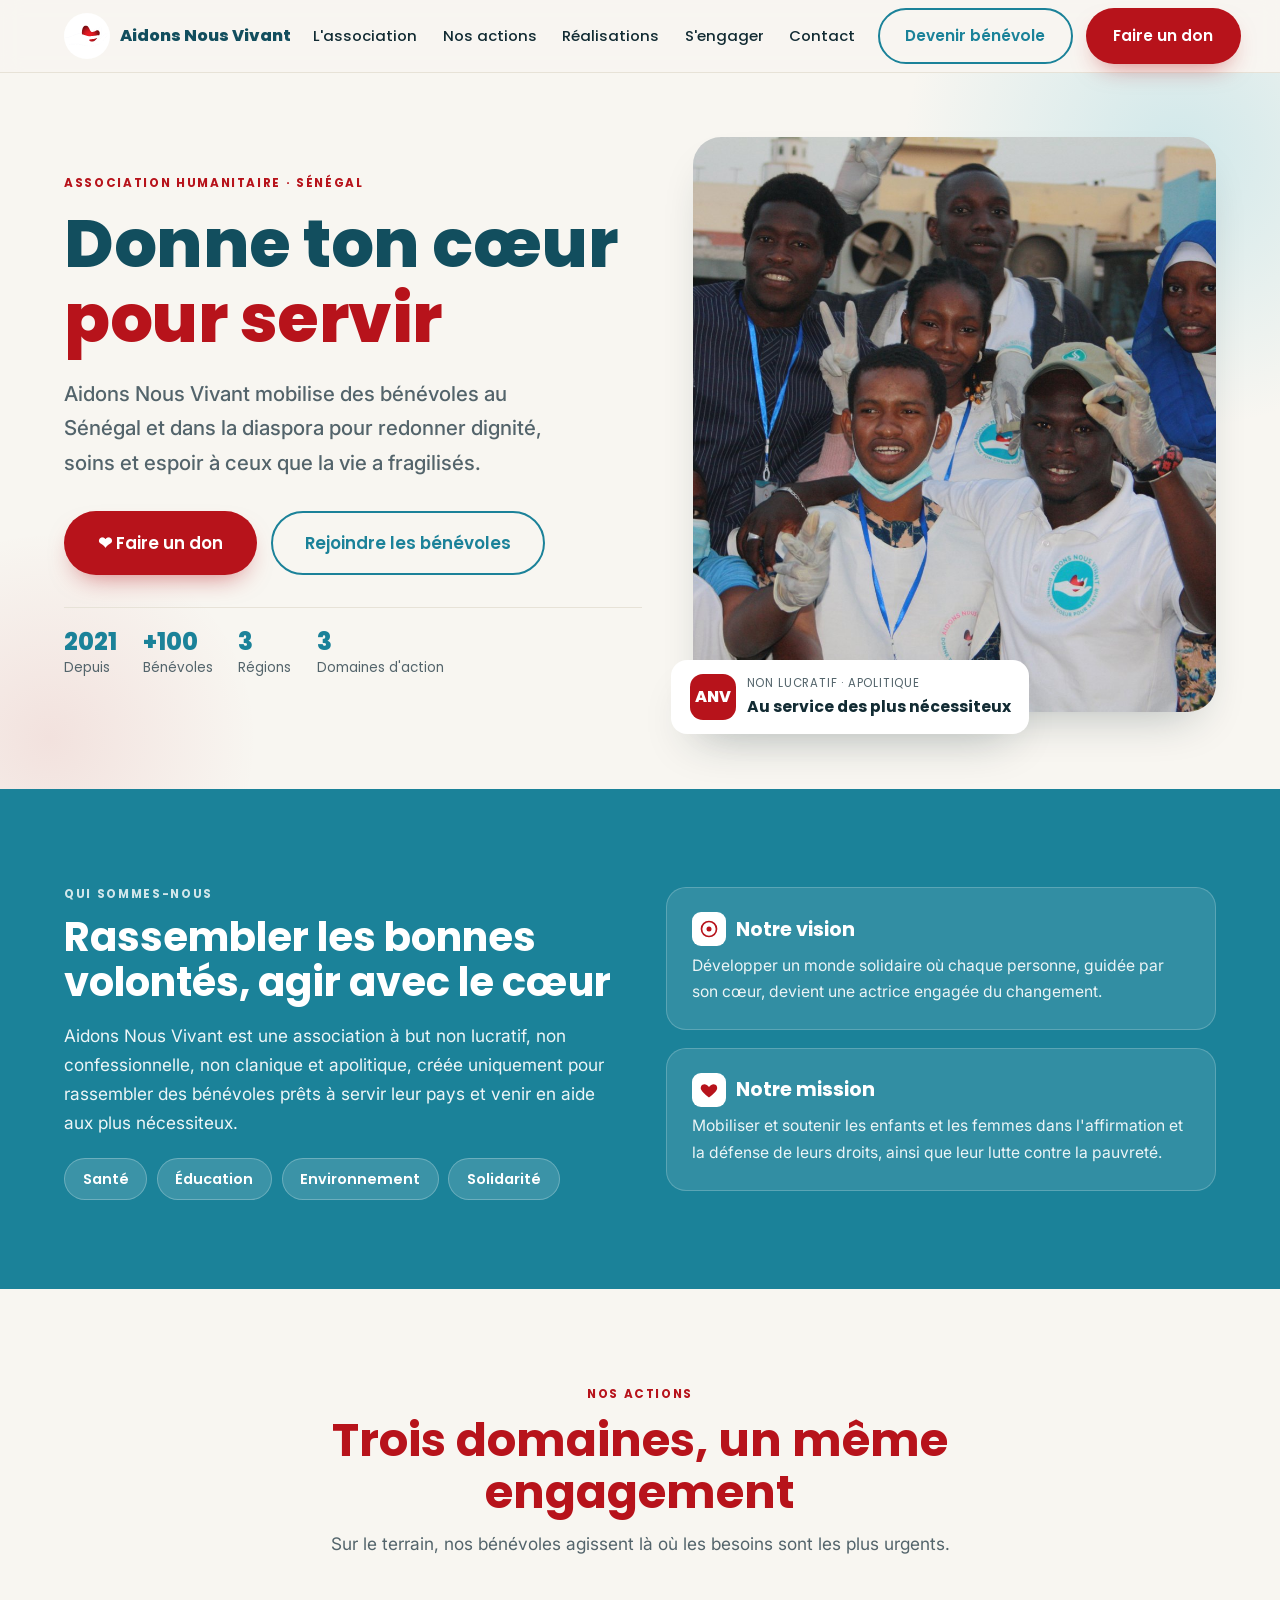
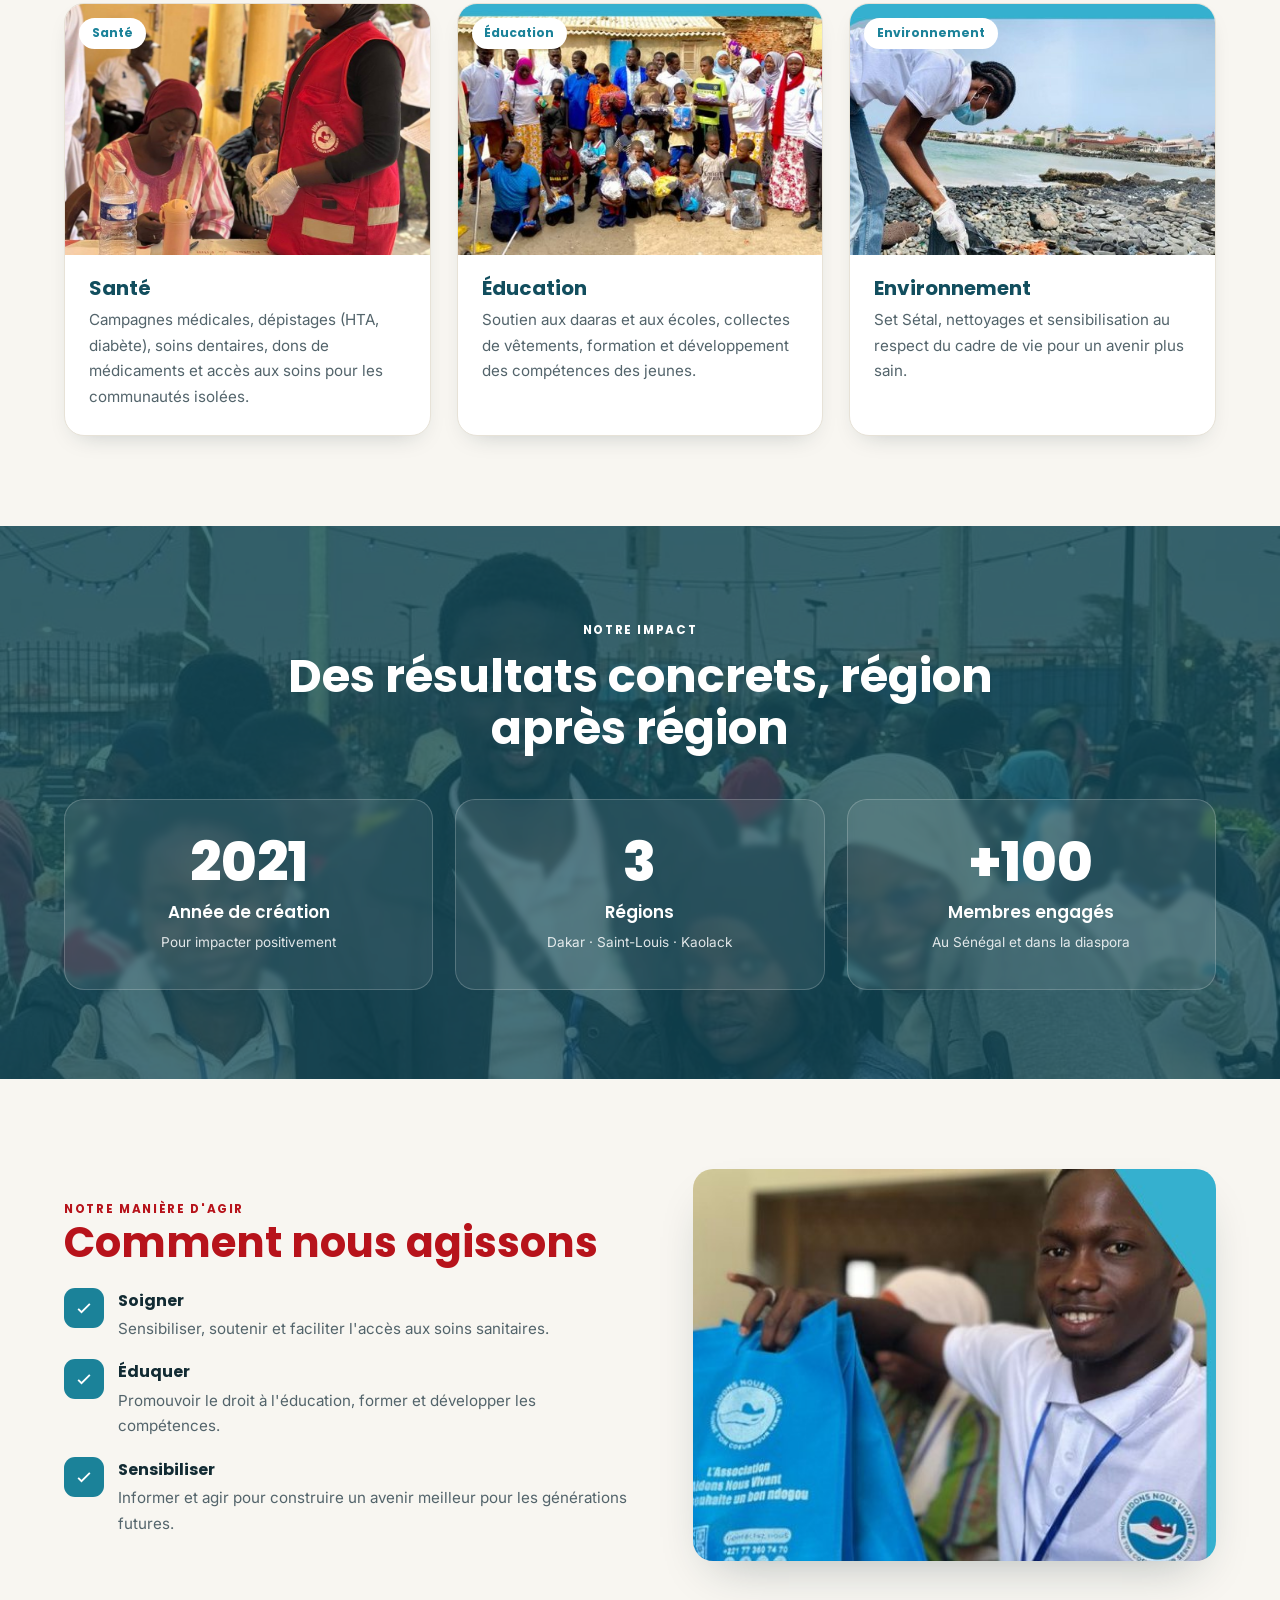
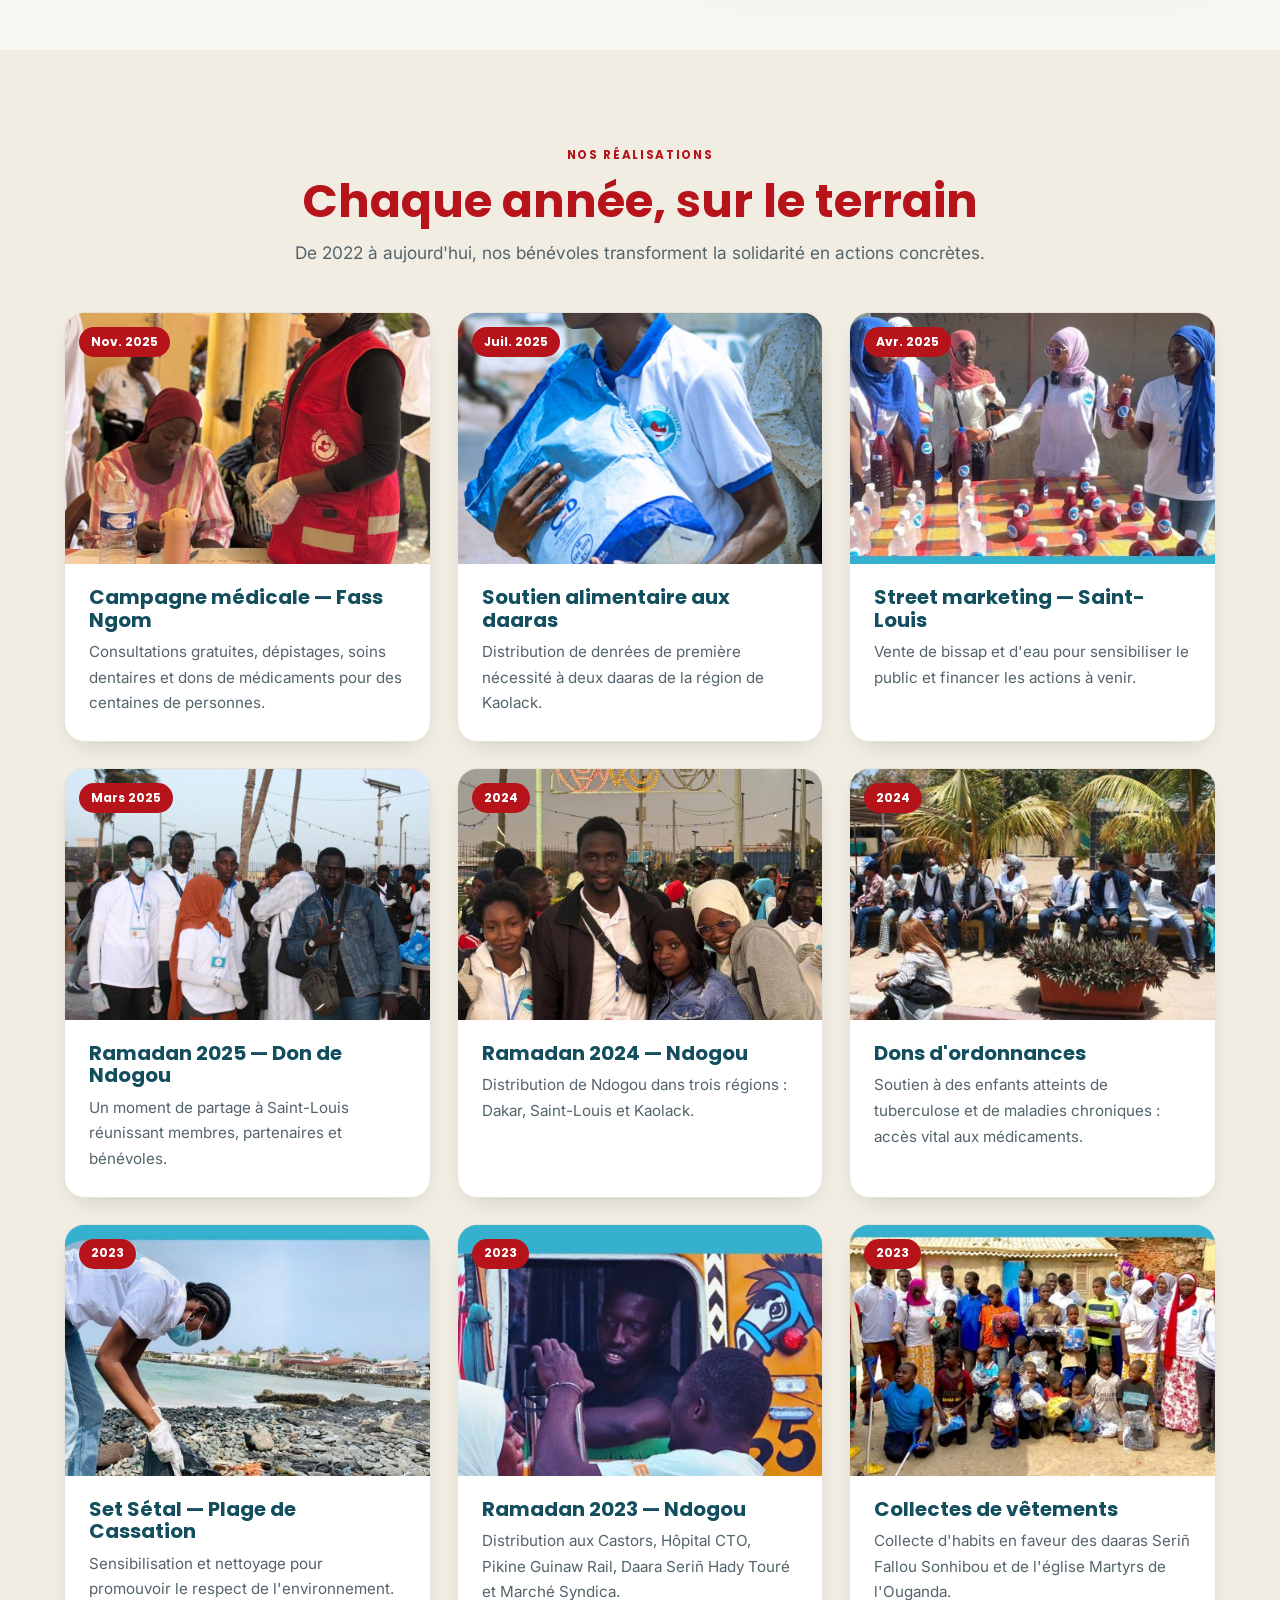
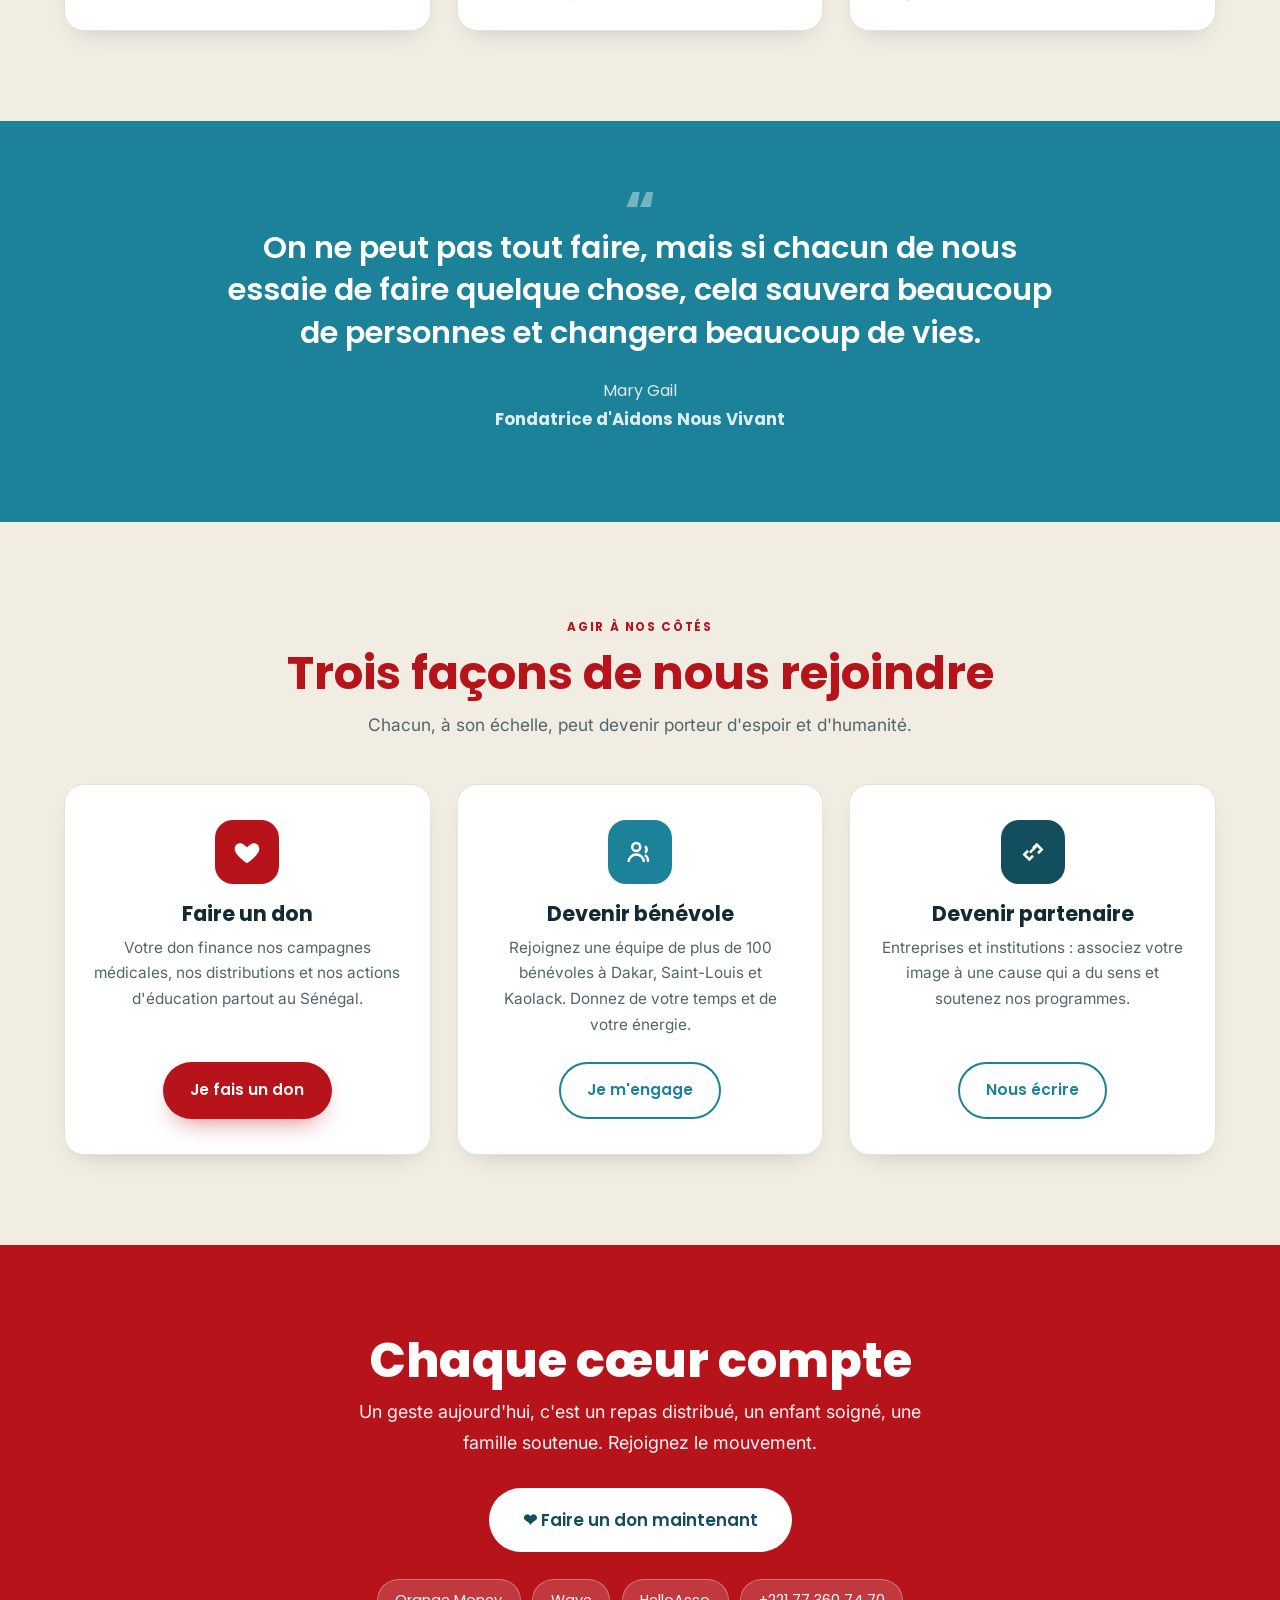
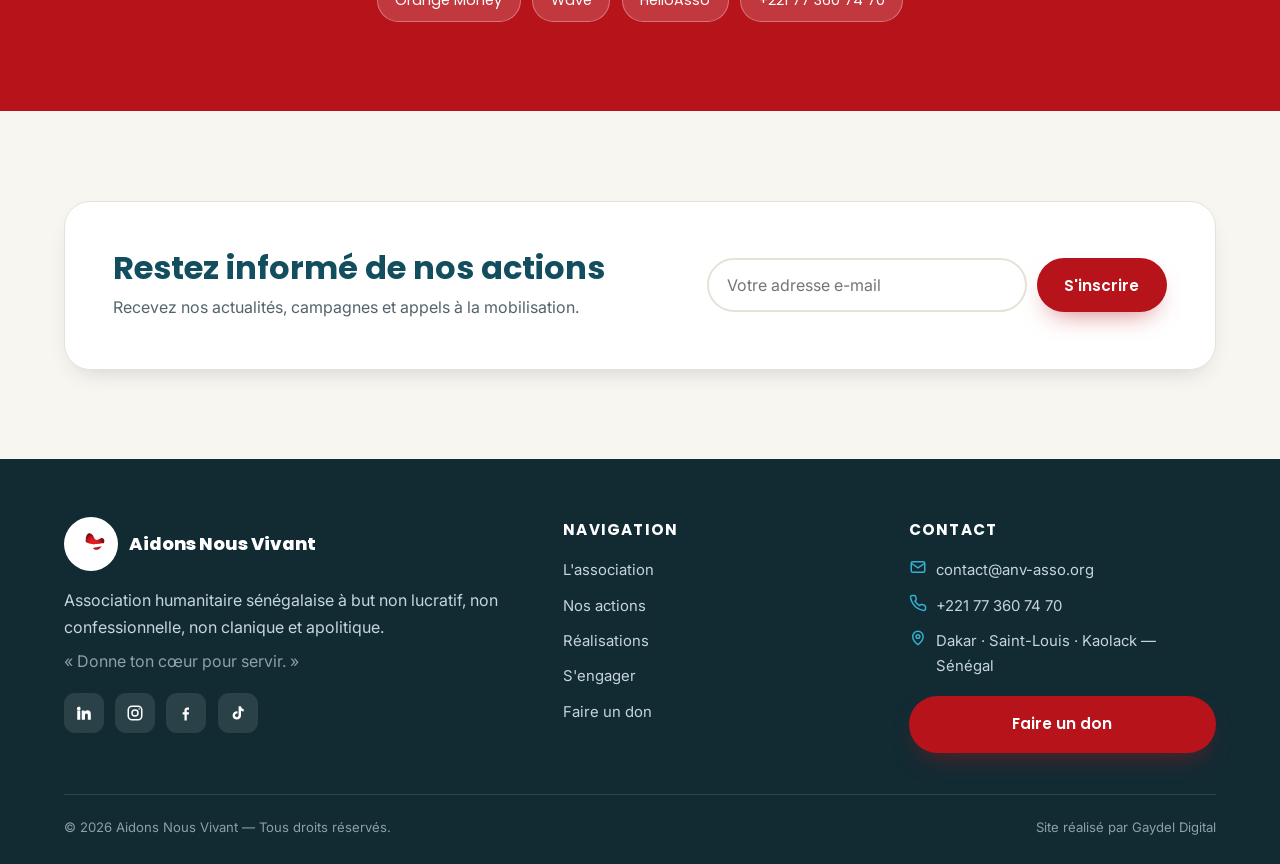
==== index.html @ d597aefa "Site Aidons Nous Vivant — v1 Site vitrine statique, responsive et accessible, de l'association ANV (" ====
<!DOCTYPE html>
<html lang="fr" class="js">
<head>
<meta charset="UTF-8">
<meta name="viewport" content="width=device-width, initial-scale=1.0">
<title>Aidons Nous Vivant — Association humanitaire au Sénégal</title>
<meta name="description" content="Aidons Nous Vivant (ANV) est une association humanitaire sénégalaise à but non lucratif. Santé, éducation et environnement au Sénégal et dans la diaspora. Donnez, devenez bénévole ou partenaire.">
<meta property="og:title" content="Aidons Nous Vivant — Donne ton cœur pour servir">
<meta property="og:description" content="Association humanitaire sénégalaise à but non lucratif. Agissez à nos côtés : don, bénévolat, partenariat.">
<meta property="og:type" content="website">
<meta name="theme-color" content="#1b8299">
<link rel="icon" href="images/logo.svg">
<script>document.documentElement.className='js';</script>
<link rel="preconnect" href="https://fonts.googleapis.com">
<link rel="preconnect" href="https://fonts.gstatic.com" crossorigin>
<link href="https://fonts.googleapis.com/css2?family=Poppins:wght@400;500;600;700;800&family=Inter:wght@400;500;600;700&display=swap" rel="stylesheet">
<style>
:root{
  --teal:#35B0CE; --teal-d:#2A93AC; --teal-dk:#124e5e; --teal-deep:#1b8299;
  --red:#B7131B; --red-d:#8f0e15;
  --ink:#122b33; --muted:#53646b;
  --cream:#F8F6F1; --sand:#f1ede3; --line:#e7e2d7;
  --shadow:0 22px 48px -22px rgba(18,43,51,.32);
  --shadow-sm:0 10px 26px -14px rgba(18,43,51,.28);
  --r:20px;
}
*{box-sizing:border-box}
html{scroll-behavior:smooth;scroll-padding-top:80px}
body{margin:0;font-family:'Inter',system-ui,sans-serif;color:var(--ink);background:var(--cream);line-height:1.68;-webkit-font-smoothing:antialiased}
h1,h2,h3,h4,.fh{font-family:'Poppins',sans-serif;line-height:1.12;margin:0}
img{max-width:100%;display:block}
a{color:inherit;text-decoration:none}
.wrap{max-width:1200px;margin:0 auto;padding:0 24px}
.eyebrow{font-family:'Poppins';font-weight:700;letter-spacing:.14em;text-transform:uppercase;font-size:.74rem;color:var(--red)}
.skip{position:absolute;left:-999px;top:8px;z-index:200;background:var(--red);color:#fff;padding:.7rem 1.2rem;border-radius:8px;font-family:'Poppins';font-weight:600}
.skip:focus{left:8px}
a:focus-visible,button:focus-visible,.btn:focus-visible,input:focus-visible{outline:3px solid var(--teal-deep);outline-offset:3px;border-radius:6px}
.btn{display:inline-flex;align-items:center;gap:.5rem;font-family:'Poppins';font-weight:600;font-size:.96rem;padding:.85rem 1.6rem;border-radius:50px;border:2px solid transparent;cursor:pointer;transition:.25s;white-space:nowrap}
.btn-red{background:var(--red);color:#fff;box-shadow:0 12px 26px -12px rgba(183,19,27,.6)}
.btn-red:hover{background:var(--red-d);transform:translateY(-2px)}
.btn-ghost{background:transparent;border-color:var(--teal-deep);color:var(--teal-deep)}
.btn-ghost:hover{background:var(--teal-deep);color:#fff;transform:translateY(-2px)}
.btn-white{background:#fff;color:var(--teal-dk)}
.btn-white:hover{transform:translateY(-2px);box-shadow:var(--shadow-sm)}
.btn-lg{font-size:1.05rem;padding:1rem 2rem}

/* Header */
header{position:sticky;top:0;z-index:100;background:rgba(248,246,241,.9);backdrop-filter:blur(10px);border-bottom:1px solid var(--line);transition:.3s}
header.scrolled{background:rgba(255,255,255,.97);box-shadow:0 6px 24px -16px rgba(18,43,51,.4)}
.nav{display:flex;align-items:center;justify-content:space-between;gap:1.4rem;height:72px}
.brand{display:flex;align-items:center;gap:.6rem;font-family:'Poppins';font-weight:800;color:var(--teal-dk);font-size:1.02rem;white-space:nowrap;flex:0 0 auto}
.brand img{width:46px;height:46px}
.nav-links{display:flex;align-items:center;gap:1.6rem;margin-left:auto}
.nav-links a{font-family:'Poppins';font-weight:500;font-size:.93rem;color:var(--ink);position:relative;padding:.2rem 0;white-space:nowrap}
.nav-links a::after{content:"";position:absolute;left:0;bottom:-4px;width:0;height:2px;background:var(--red);transition:.25s}
.nav-links a:hover::after{width:100%}
.nav-cta{display:flex;align-items:center;gap:.8rem}
.burger{display:none;flex-direction:column;gap:5px;background:none;border:none;cursor:pointer;padding:6px}
.burger span{width:26px;height:3px;background:var(--teal-dk);border-radius:3px;transition:.3s}
.mobile-menu{display:none;position:fixed;inset:72px 0 auto 0;background:#fff;flex-direction:column;padding:1rem 1.4rem 1.6rem;gap:.2rem;box-shadow:var(--shadow);z-index:99;border-bottom:1px solid var(--line)}
.mobile-menu.open{display:flex}
.mobile-menu a{font-family:'Poppins';font-weight:500;padding:.85rem 0;border-bottom:1px solid var(--line)}
.mobile-menu .btn{margin-top:.9rem;justify-content:center}

/* Hero */
.hero{position:relative;overflow:hidden;padding:clamp(2.4rem,5vw,4.2rem) 0 clamp(3rem,6vw,5rem)}
.hero::before{content:"";position:absolute;top:-200px;right:-180px;width:560px;height:560px;background:radial-gradient(circle,rgba(53,176,206,.2),transparent 70%);z-index:0}
.hero::after{content:"";position:absolute;bottom:-160px;left:-160px;width:420px;height:420px;background:radial-gradient(circle,rgba(183,19,27,.09),transparent 70%);z-index:0}
.hero-grid{display:grid;grid-template-columns:1.05fr .95fr;gap:clamp(2rem,4vw,3.6rem);align-items:center;position:relative;z-index:1}
.hero h1{font-size:clamp(2.6rem,5.6vw,4.2rem);font-weight:800;color:var(--teal-dk);margin:.7rem 0 .5rem;letter-spacing:-.5px}
.hero h1 span{color:var(--red)}
.hero .lead{font-size:clamp(1.05rem,2vw,1.28rem);color:var(--muted);font-weight:500;max-width:40ch}
.hero-actions{display:flex;flex-wrap:wrap;gap:.9rem;margin-top:1.9rem}
.trust{display:flex;flex-wrap:wrap;gap:1.6rem;margin-top:2rem;padding-top:1.4rem;border-top:1px solid var(--line)}
.trust div{font-family:'Poppins'}
.trust b{display:block;font-size:1.5rem;color:var(--teal-deep);font-weight:800;line-height:1}
.trust small{color:var(--muted);font-size:.84rem}
.hero-media{position:relative}
.hero-media>img{width:100%;border-radius:28px;box-shadow:var(--shadow);aspect-ratio:4/4.4;object-fit:cover;object-position:center 30%}
.float-card{position:absolute;bottom:-22px;left:-22px;background:#fff;border-radius:16px;padding:.85rem 1.15rem;box-shadow:var(--shadow);display:flex;align-items:center;gap:.7rem;max-width:72%}
.float-card .dot{width:46px;height:46px;border-radius:13px;background:var(--red);color:#fff;display:grid;place-items:center;font-family:'Poppins';font-weight:800;flex:0 0 auto}
.float-card small{color:var(--muted);font-size:.72rem;display:block;font-family:'Poppins';text-transform:uppercase;letter-spacing:.07em}
.float-card b{font-family:'Poppins';font-size:.98rem;color:var(--ink)}

section{padding:clamp(3.2rem,7vw,5.6rem) 0}
.sec-head{max-width:760px;margin-bottom:2.8rem}
.sec-head.center{margin-left:auto;margin-right:auto;text-align:center}
.sec-head h2{font-size:clamp(2rem,4vw,2.9rem);font-weight:700;color:var(--red);margin:.5rem 0 .7rem}
.sec-head p{color:var(--muted);font-size:1.08rem;margin:0}

/* Intro / qui sommes-nous */
.intro{background:var(--teal-deep);color:#fff}
.intro-grid{display:grid;grid-template-columns:1fr 1fr;gap:clamp(2rem,4vw,3.4rem);align-items:center}
.intro .eyebrow{color:#fff;opacity:.8}
.intro h2{font-family:'Poppins';font-weight:700;font-size:clamp(1.8rem,3.4vw,2.5rem);margin:.6rem 0 1rem}
.intro p{color:rgba(255,255,255,.92);font-size:1.08rem;margin:0 0 1rem}
.pill-row{display:flex;flex-wrap:wrap;gap:.6rem;margin-top:1.3rem}
.pill{background:rgba(255,255,255,.14);border:1px solid rgba(255,255,255,.25);border-radius:50px;padding:.5rem 1.1rem;font-family:'Poppins';font-weight:600;font-size:.9rem}
.vmcards{display:grid;gap:1.1rem}
.vm{background:rgba(255,255,255,.1);border:1px solid rgba(255,255,255,.2);border-radius:var(--r);padding:1.5rem 1.6rem}
.vm h3{font-size:1.2rem;margin-bottom:.4rem;display:flex;align-items:center;gap:.6rem}
.vm p{margin:0;color:rgba(255,255,255,.9);font-size:.98rem}
.vm .ic{width:34px;height:34px;border-radius:9px;background:#fff;color:var(--red);display:grid;place-items:center;flex:0 0 auto}

/* Domaines (programmes) */
.prog{display:grid;grid-template-columns:repeat(3,1fr);gap:1.6rem}
.card{background:#fff;border-radius:var(--r);overflow:hidden;box-shadow:var(--shadow-sm);transition:.3s;border:1px solid var(--line)}
.card:hover{transform:translateY(-6px);box-shadow:var(--shadow)}
.card-img{aspect-ratio:16/11;overflow:hidden;position:relative}
.card-img img{width:100%;height:100%;object-fit:cover;transition:.5s}
.card:hover .card-img img{transform:scale(1.06)}
.card-tag{position:absolute;top:14px;left:14px;background:#fff;color:var(--teal-deep);font-family:'Poppins';font-weight:700;font-size:.76rem;padding:.35rem .8rem;border-radius:50px;display:flex;align-items:center;gap:.4rem}
.card-b{padding:1.4rem 1.5rem 1.6rem}
.card-b h3{font-family:'Poppins';font-size:1.25rem;color:var(--teal-dk);margin-bottom:.5rem}
.card-b p{margin:0;color:var(--muted);font-size:.95rem}

/* Impact band */
.impact{position:relative;color:#fff;text-align:center;background:var(--teal-dk)}
.impact .bg{position:absolute;inset:0;background:url('images/rz_ramadan2024.jpg') center/cover;opacity:.22}
.impact .wrap{position:relative;z-index:1}
.impact .sec-head h2{color:#fff}
.impact .sec-head p{color:rgba(255,255,255,.88)}
.stats-grid{display:grid;grid-template-columns:repeat(3,1fr);gap:1.4rem;margin-top:.6rem}
.stat{background:rgba(255,255,255,.08);border:1px solid rgba(255,255,255,.2);border-radius:var(--r);padding:2.2rem 1rem;backdrop-filter:blur(3px)}
.stat .num{font-family:'Poppins';font-weight:800;font-size:clamp(2.4rem,5vw,3.4rem);line-height:1}
.stat .lbl{font-family:'Poppins';font-weight:600;margin-top:.5rem;font-size:1.05rem}
.stat .sub{font-size:.85rem;opacity:.85;margin-top:.3rem}

/* Engagements */
.engage{display:grid;grid-template-columns:1.05fr .95fr;gap:clamp(2rem,4vw,3.2rem);align-items:center}
.engage-media img{border-radius:var(--r);aspect-ratio:4/3;object-fit:cover;width:100%;box-shadow:var(--shadow)}
.engage h2{color:var(--red);font-size:clamp(1.8rem,3.6vw,2.6rem);margin-bottom:1.3rem}
.engage ul{list-style:none;padding:0;margin:0;display:grid;gap:1.1rem}
.engage li{display:flex;gap:.9rem;align-items:flex-start}
.engage li .ic{flex:0 0 40px;height:40px;border-radius:11px;background:var(--teal-deep);color:#fff;display:grid;place-items:center}
.engage li b{font-family:'Poppins';display:block;color:var(--ink);margin-bottom:.1rem}
.engage li p{margin:0;color:var(--muted);font-size:.95rem}

/* Réalisations */
.rz-grid{display:grid;grid-template-columns:repeat(3,1fr);gap:1.6rem}
.rz-year{position:absolute;top:14px;left:14px;background:var(--red);color:#fff;font-family:'Poppins';font-weight:700;font-size:.76rem;padding:.3rem .75rem;border-radius:50px}

/* Quote band */
.quote-band{background:var(--teal-deep);color:#fff;text-align:center}
.quote-band .wrap{max-width:900px}
.quote-band .mark{font-family:'Poppins';font-weight:800;font-size:3.4rem;line-height:0;color:rgba(255,255,255,.4)}
.quote-band blockquote{font-family:'Poppins';font-weight:600;font-size:clamp(1.3rem,2.8vw,1.9rem);line-height:1.4;margin:1rem 0 1.4rem}
.quote-band cite{font-style:normal;font-family:'Poppins';opacity:.85}
.quote-band cite b{display:block;font-size:1.05rem}

/* S'engager */
.help{background:var(--sand)}
.help-grid{display:grid;grid-template-columns:repeat(3,1fr);gap:1.6rem}
.help-card{background:#fff;border-radius:var(--r);padding:2.2rem 1.8rem;box-shadow:var(--shadow-sm);text-align:center;border:1px solid var(--line);display:flex;flex-direction:column}
.help-card:hover{transform:translateY(-6px);box-shadow:var(--shadow);transition:.28s}
.help-card .ic{width:64px;height:64px;border-radius:18px;display:grid;place-items:center;margin:0 auto 1.1rem;color:#fff}
.help-card.don .ic{background:var(--red)} .help-card.ben .ic{background:var(--teal-deep)} .help-card.part .ic{background:var(--teal-dk)}
.help-card h3{font-family:'Poppins';font-size:1.3rem;color:var(--ink);margin-bottom:.6rem}
.help-card p{color:var(--muted);font-size:.96rem;margin:0 0 1.5rem;flex:1}
.help-card .btn{align-self:center}

/* CTA don */
.cta{background:var(--red);color:#fff;text-align:center}
.cta h2{font-family:'Poppins';font-weight:800;font-size:clamp(2rem,4.5vw,3rem);margin-bottom:.6rem}
.cta p{max-width:54ch;margin:0 auto 1.9rem;opacity:.96;font-size:1.12rem}
.pay{display:flex;gap:.7rem;justify-content:center;flex-wrap:wrap;margin-top:1.7rem;font-family:'Poppins';font-size:.9rem}
.pay span{background:rgba(255,255,255,.16);padding:.5rem 1.1rem;border-radius:50px;border:1px solid rgba(255,255,255,.3)}

/* Newsletter */
.news{background:var(--cream)}
.news-box{background:#fff;border:1px solid var(--line);border-radius:26px;padding:clamp(1.8rem,4vw,3rem);box-shadow:var(--shadow-sm);display:grid;grid-template-columns:1.1fr .9fr;gap:2rem;align-items:center}
.news-box h2{color:var(--teal-dk);font-size:clamp(1.5rem,3vw,2rem);margin-bottom:.5rem}
.news-box p{margin:0;color:var(--muted)}
.news-form{display:flex;gap:.6rem;flex-wrap:wrap}
.news-form input{flex:1;min-width:200px;padding:.9rem 1.1rem;border:2px solid var(--line);border-radius:50px;font-family:'Inter';font-size:1rem}
.news-form input:focus{border-color:var(--teal-deep);outline:none}

/* Footer */
footer{background:var(--ink);color:#c6d5da;padding:3.6rem 0 1.6rem}
.foot-grid{display:grid;grid-template-columns:1.5fr 1fr 1fr;gap:2.4rem}
.foot-brand{display:flex;align-items:center;gap:.7rem;margin-bottom:1rem}
.foot-brand img{width:54px;height:54px;background:#fff;border-radius:50%;padding:3px}
.foot-brand b{font-family:'Poppins';font-weight:800;color:#fff;font-size:1.12rem}
footer h5{font-family:'Poppins';color:#fff;font-size:.95rem;text-transform:uppercase;letter-spacing:.08em;margin:0 0 1rem}
footer a:hover{color:var(--teal)}
.foot-links,.foot-contact{display:grid;gap:.65rem;font-size:.93rem}
.foot-contact div{display:flex;gap:.6rem;align-items:flex-start}
.socials{display:flex;gap:.7rem;margin-top:1.1rem}
.socials a{width:40px;height:40px;border-radius:11px;background:rgba(255,255,255,.1);display:grid;place-items:center;transition:.25s}
.socials a:hover{background:var(--teal);transform:translateY(-3px)}
.foot-bottom{border-top:1px solid rgba(255,255,255,.12);margin-top:2.6rem;padding-top:1.3rem;display:flex;justify-content:space-between;flex-wrap:wrap;gap:.6rem;font-size:.82rem;color:#8ba1a8}

/* Sticky mobile donate */
.mobile-donate{display:none;position:fixed;left:0;right:0;bottom:0;z-index:95;padding:.6rem .9rem calc(.6rem + env(safe-area-inset-bottom));background:rgba(255,255,255,.96);backdrop-filter:blur(8px);border-top:1px solid var(--line);box-shadow:0 -8px 24px -16px rgba(18,43,51,.5)}
.mobile-donate .btn{width:100%;justify-content:center;font-size:1rem;padding:.9rem}

/* Reveal */
.js .reveal{opacity:0;transform:translateY(26px);transition:opacity .7s cubic-bezier(.2,.7,.2,1),transform .7s cubic-bezier(.2,.7,.2,1)}
.js .reveal.in{opacity:1;transform:none}
@media(prefers-reduced-motion:reduce){.js .reveal{opacity:1;transform:none;transition:none}html{scroll-behavior:auto}*{animation-duration:.001ms!important;transition-duration:.001ms!important}}

@media(max-width:940px){
  .hero-grid,.intro-grid,.engage,.news-box{grid-template-columns:1fr}
  .prog,.rz-grid,.help-grid{grid-template-columns:repeat(2,1fr)}
  .foot-grid{grid-template-columns:1fr 1fr}
  .engage-media{order:-1}
  .hero-media>img{aspect-ratio:16/11}
}
@media(max-width:860px){ .nav-links,.nav-cta .btn-ghost{display:none} .burger{display:flex} }
@media(max-width:620px){
  .prog,.rz-grid,.help-grid,.stats-grid,.foot-grid{grid-template-columns:1fr}
  .hero-actions .btn,.cta .btn{width:100%;justify-content:center}
  .float-card{left:10px;bottom:-16px}
  body{padding-bottom:74px}
  .mobile-donate{display:flex}
}
</style>
</head>
<body>
<a href="#main" class="skip">Aller au contenu</a>

<header id="hdr">
  <div class="wrap nav">
    <a href="#top" class="brand"><img src="images/logo.svg" alt="Logo Aidons Nous Vivant"><span>Aidons Nous Vivant</span></a>
    <nav class="nav-links" aria-label="Navigation principale">
      <a href="#association">L'association</a>
      <a href="#programmes">Nos actions</a>
      <a href="#realisations">Réalisations</a>
      <a href="#engager">S'engager</a>
      <a href="#contact">Contact</a>
    </nav>
    <div class="nav-cta">
      <a href="#engager" class="btn btn-ghost">Devenir bénévole</a>
      <a href="https://www.helloasso.com/associations/aidons-nous-vivant-senegal/formulaires/1" target="_blank" rel="noopener" class="btn btn-red">Faire un don</a>
      <button class="burger" id="burger" aria-label="Ouvrir le menu" aria-expanded="false"><span></span><span></span><span></span></button>
    </div>
  </div>
  <div class="mobile-menu" id="mobileMenu">
    <a href="#association">L'association</a>
    <a href="#programmes">Nos actions</a>
    <a href="#realisations">Réalisations</a>
    <a href="#engager">S'engager</a>
    <a href="#contact">Contact</a>
    <a href="https://www.helloasso.com/associations/aidons-nous-vivant-senegal/formulaires/1" target="_blank" rel="noopener" class="btn btn-red">Faire un don</a>
  </div>
</header>

<main id="main"><span id="top"></span>

<!-- HERO -->
<section class="hero">
  <div class="wrap hero-grid">
    <div class="reveal">
      <span class="eyebrow">Association humanitaire · Sénégal</span>
      <h1>Donne ton cœur <span>pour servir</span></h1>
      <p class="lead">Aidons Nous Vivant mobilise des bénévoles au Sénégal et dans la diaspora pour redonner dignité, soins et espoir à ceux que la vie a fragilisés.</p>
      <div class="hero-actions">
        <a href="https://www.helloasso.com/associations/aidons-nous-vivant-senegal/formulaires/1" target="_blank" rel="noopener" class="btn btn-red btn-lg">❤ Faire un don</a>
        <a href="#engager" class="btn btn-ghost btn-lg">Rejoindre les bénévoles</a>
      </div>
      <div class="trust">
        <div><b>2021</b><small>Depuis</small></div>
        <div><b>+100</b><small>Bénévoles</small></div>
        <div><b>3</b><small>Régions</small></div>
        <div><b>3</b><small>Domaines d'action</small></div>
      </div>
    </div>
    <div class="hero-media reveal">
      <img src="images/hero.jpg" alt="Bénévoles d'Aidons Nous Vivant réunis lors d'une action de terrain">
      <div class="float-card"><div class="dot">ANV</div><div><small>Non lucratif · apolitique</small><b>Au service des plus nécessiteux</b></div></div>
    </div>
  </div>
</section>

<!-- QUI SOMMES-NOUS -->
<section class="intro" id="association">
  <div class="wrap intro-grid">
    <div class="reveal">
      <span class="eyebrow">Qui sommes-nous</span>
      <h2>Rassembler les bonnes volontés, agir avec le cœur</h2>
      <p>Aidons Nous Vivant est une association à but non lucratif, non confessionnelle, non clanique et apolitique, créée uniquement pour rassembler des bénévoles prêts à servir leur pays et venir en aide aux plus nécessiteux.</p>
      <div class="pill-row">
        <span class="pill">Santé</span><span class="pill">Éducation</span><span class="pill">Environnement</span><span class="pill">Solidarité</span>
      </div>
    </div>
    <div class="vmcards reveal">
      <div class="vm"><h3><span class="ic"><svg width="20" height="20" viewBox="0 0 24 24" fill="none" stroke="currentColor" stroke-width="2"><circle cx="12" cy="12" r="9"/><circle cx="12" cy="12" r="3" fill="currentColor" stroke="none"/></svg></span>Notre vision</h3><p>Développer un monde solidaire où chaque personne, guidée par son cœur, devient une actrice engagée du changement.</p></div>
      <div class="vm"><h3><span class="ic"><svg width="20" height="20" viewBox="0 0 24 24" fill="currentColor"><path d="M12 21s-7-4.6-9.3-9.2C1.2 8.6 3 5 6.5 5 8.6 5 10 6.3 12 8.3 14 6.3 15.4 5 17.5 5 21 5 22.8 8.6 21.3 11.8 19 16.4 12 21 12 21z"/></svg></span>Notre mission</h3><p>Mobiliser et soutenir les enfants et les femmes dans l'affirmation et la défense de leurs droits, ainsi que leur lutte contre la pauvreté.</p></div>
    </div>
  </div>
</section>

<!-- PROGRAMMES / DOMAINES -->
<section id="programmes">
  <div class="wrap">
    <div class="sec-head center"><span class="eyebrow">Nos actions</span><h2>Trois domaines, un même engagement</h2><p>Sur le terrain, nos bénévoles agissent là où les besoins sont les plus urgents.</p></div>
    <div class="prog">
      <div class="card reveal"><div class="card-img"><img src="images/rz_campagne.jpg" alt="Campagne médicale d'Aidons Nous Vivant" loading="lazy" decoding="async"><span class="card-tag">Santé</span></div><div class="card-b"><h3>Santé</h3><p>Campagnes médicales, dépistages (HTA, diabète), soins dentaires, dons de médicaments et accès aux soins pour les communautés isolées.</p></div></div>
      <div class="card reveal"><div class="card-img"><img src="images/rz_collectes.jpg" alt="Soutien aux enfants des daaras" loading="lazy" decoding="async"><span class="card-tag">Éducation</span></div><div class="card-b"><h3>Éducation</h3><p>Soutien aux daaras et aux écoles, collectes de vêtements, formation et développement des compétences des jeunes.</p></div></div>
      <div class="card reveal"><div class="card-img"><img src="images/rz_setsetal.jpg" alt="Action environnementale Set Sétal" loading="lazy" decoding="async"><span class="card-tag">Environnement</span></div><div class="card-b"><h3>Environnement</h3><p>Set Sétal, nettoyages et sensibilisation au respect du cadre de vie pour un avenir plus sain.</p></div></div>
    </div>
  </div>
</section>

<!-- IMPACT -->
<section class="impact">
  <div class="bg" aria-hidden="true"></div>
  <div class="wrap">
    <div class="sec-head center"><span class="eyebrow" style="color:#fff">Notre impact</span><h2>Des résultats concrets, région après région</h2></div>
    <div class="stats-grid">
      <div class="stat reveal"><div class="num">2021</div><div class="lbl">Année de création</div><div class="sub">Pour impacter positivement</div></div>
      <div class="stat reveal"><div class="num">3</div><div class="lbl">Régions</div><div class="sub">Dakar · Saint-Louis · Kaolack</div></div>
      <div class="stat reveal"><div class="num">+100</div><div class="lbl">Membres engagés</div><div class="sub">Au Sénégal et dans la diaspora</div></div>
    </div>
  </div>
</section>

<!-- ENGAGEMENTS -->
<section id="engagements">
  <div class="wrap engage">
    <div class="reveal">
      <span class="eyebrow">Notre manière d'agir</span>
      <h2>Comment nous agissons</h2>
      <ul>
        <li><span class="ic"><svg width="20" height="20" viewBox="0 0 24 24" fill="none" stroke="#fff" stroke-width="2.2"><path d="M5 13l4 4L19 7"/></svg></span><div><b>Soigner</b><p>Sensibiliser, soutenir et faciliter l'accès aux soins sanitaires.</p></div></li>
        <li><span class="ic"><svg width="20" height="20" viewBox="0 0 24 24" fill="none" stroke="#fff" stroke-width="2.2"><path d="M5 13l4 4L19 7"/></svg></span><div><b>Éduquer</b><p>Promouvoir le droit à l'éducation, former et développer les compétences.</p></div></li>
        <li><span class="ic"><svg width="20" height="20" viewBox="0 0 24 24" fill="none" stroke="#fff" stroke-width="2.2"><path d="M5 13l4 4L19 7"/></svg></span><div><b>Sensibiliser</b><p>Informer et agir pour construire un avenir meilleur pour les générations futures.</p></div></li>
      </ul>
    </div>
    <div class="engage-media reveal"><img src="images/engagements.jpg" alt="Bénévole ANV lors d'une distribution" loading="lazy" decoding="async"></div>
  </div>
</section>

<!-- RÉALISATIONS -->
<section id="realisations" style="background:var(--sand)">
  <div class="wrap">
    <div class="sec-head center"><span class="eyebrow">Nos réalisations</span><h2>Chaque année, sur le terrain</h2><p>De 2022 à aujourd'hui, nos bénévoles transforment la solidarité en actions concrètes.</p></div>
    <div class="rz-grid">
      <div class="card reveal"><div class="card-img"><img src="images/rz_campagne.jpg" alt="Campagne médicale à Fass Ngom" loading="lazy" decoding="async"><span class="rz-year">Nov. 2025</span></div><div class="card-b"><h3>Campagne médicale — Fass Ngom</h3><p>Consultations gratuites, dépistages, soins dentaires et dons de médicaments pour des centaines de personnes.</p></div></div>
      <div class="card reveal"><div class="card-img"><img src="images/rz_kaolack.jpg" alt="Soutien alimentaire aux daaras de Kaolack" loading="lazy" decoding="async"><span class="rz-year">Juil. 2025</span></div><div class="card-b"><h3>Soutien alimentaire aux daaras</h3><p>Distribution de denrées de première nécessité à deux daaras de la région de Kaolack.</p></div></div>
      <div class="card reveal"><div class="card-img"><img src="images/rz_street.jpg" alt="Street marketing à Saint-Louis" loading="lazy" decoding="async"><span class="rz-year">Avr. 2025</span></div><div class="card-b"><h3>Street marketing — Saint-Louis</h3><p>Vente de bissap et d'eau pour sensibiliser le public et financer les actions à venir.</p></div></div>
      <div class="card reveal"><div class="card-img"><img src="images/rz_ramadan2025.jpg" alt="Ramadan 2025, don de Ndogou" loading="lazy" decoding="async"><span class="rz-year">Mars 2025</span></div><div class="card-b"><h3>Ramadan 2025 — Don de Ndogou</h3><p>Un moment de partage à Saint-Louis réunissant membres, partenaires et bénévoles.</p></div></div>
      <div class="card reveal"><div class="card-img"><img src="images/rz_ramadan2024.jpg" alt="Ramadan 2024" loading="lazy" decoding="async"><span class="rz-year">2024</span></div><div class="card-b"><h3>Ramadan 2024 — Ndogou</h3><p>Distribution de Ndogou dans trois régions : Dakar, Saint-Louis et Kaolack.</p></div></div>
      <div class="card reveal"><div class="card-img"><img src="images/rz_ordonnances.jpg" alt="Dons d'ordonnances" loading="lazy" decoding="async"><span class="rz-year">2024</span></div><div class="card-b"><h3>Dons d'ordonnances</h3><p>Soutien à des enfants atteints de tuberculose et de maladies chroniques : accès vital aux médicaments.</p></div></div>
      <div class="card reveal"><div class="card-img"><img src="images/rz_setsetal.jpg" alt="Set Sétal, nettoyage de plage" loading="lazy" decoding="async"><span class="rz-year">2023</span></div><div class="card-b"><h3>Set Sétal — Plage de Cassation</h3><p>Sensibilisation et nettoyage pour promouvoir le respect de l'environnement.</p></div></div>
      <div class="card reveal"><div class="card-img"><img src="images/rz_ramadan.jpg" alt="Ramadan 2023, distribution de Ndogou" loading="lazy" decoding="async"><span class="rz-year">2023</span></div><div class="card-b"><h3>Ramadan 2023 — Ndogou</h3><p>Distribution aux Castors, Hôpital CTO, Pikine Guinaw Rail, Daara Seriñ Hady Touré et Marché Syndica.</p></div></div>
      <div class="card reveal"><div class="card-img"><img src="images/rz_collectes.jpg" alt="Collecte de vêtements" loading="lazy" decoding="async"><span class="rz-year">2023</span></div><div class="card-b"><h3>Collectes de vêtements</h3><p>Collecte d'habits en faveur des daaras Seriñ Fallou Sonhibou et de l'église Martyrs de l'Ouganda.</p></div></div>
    </div>
  </div>
</section>

<!-- QUOTE -->
<section class="quote-band">
  <div class="wrap reveal">
    <div class="mark" aria-hidden="true">“</div>
    <blockquote>On ne peut pas tout faire, mais si chacun de nous essaie de faire quelque chose, cela sauvera beaucoup de personnes et changera beaucoup de vies.</blockquote>
    <cite>Mary Gail<b>Fondatrice d'Aidons Nous Vivant</b></cite>
  </div>
</section>

<!-- S'ENGAGER -->
<section class="help" id="engager">
  <div class="wrap">
    <div class="sec-head center"><span class="eyebrow">Agir à nos côtés</span><h2>Trois façons de nous rejoindre</h2><p>Chacun, à son échelle, peut devenir porteur d'espoir et d'humanité.</p></div>
    <div class="help-grid">
      <div class="help-card don reveal">
        <div class="ic"><svg width="30" height="30" viewBox="0 0 24 24" fill="#fff"><path d="M12 21s-7-4.6-9.3-9.2C1.2 8.6 3 5 6.5 5 8.6 5 10 6.3 12 8.3 14 6.3 15.4 5 17.5 5 21 5 22.8 8.6 21.3 11.8 19 16.4 12 21 12 21z"/></svg></div>
        <h3>Faire un don</h3>
        <p>Votre don finance nos campagnes médicales, nos distributions et nos actions d'éducation partout au Sénégal.</p>
        <a href="https://www.helloasso.com/associations/aidons-nous-vivant-senegal/formulaires/1" target="_blank" rel="noopener" class="btn btn-red">Je fais un don</a>
      </div>
      <div class="help-card ben reveal">
        <div class="ic"><svg width="30" height="30" viewBox="0 0 24 24" fill="none" stroke="#fff" stroke-width="2"><circle cx="9" cy="8" r="3.2"/><path d="M3 20c0-3.5 2.7-6 6-6s6 2.5 6 6"/><path d="M16 7.5a3 3 0 010 5M18.5 20c0-2.6-1-4.6-2.5-5.6"/></svg></div>
        <h3>Devenir bénévole</h3>
        <p>Rejoignez une équipe de plus de 100 bénévoles à Dakar, Saint-Louis et Kaolack. Donnez de votre temps et de votre énergie.</p>
        <a href="mailto:contact@anv-asso.org?subject=Je%20souhaite%20devenir%20b%C3%A9n%C3%A9vole%20ANV" class="btn btn-ghost">Je m'engage</a>
      </div>
      <div class="help-card part reveal">
        <div class="ic"><svg width="30" height="30" viewBox="0 0 24 24" fill="none" stroke="#fff" stroke-width="2"><path d="M8 11l-3 3 4 4 3-3M16 13l3-3-4-4-3 3"/><path d="M9.5 12.5l5-5"/></svg></div>
        <h3>Devenir partenaire</h3>
        <p>Entreprises et institutions : associez votre image à une cause qui a du sens et soutenez nos programmes.</p>
        <a href="mailto:contact@anv-asso.org?subject=Proposition%20de%20partenariat%20ANV" class="btn btn-ghost">Nous écrire</a>
      </div>
    </div>
  </div>
</section>

<!-- CTA DON -->
<section class="cta" id="don">
  <div class="wrap reveal">
    <h2>Chaque cœur compte</h2>
    <p>Un geste aujourd'hui, c'est un repas distribué, un enfant soigné, une famille soutenue. Rejoignez le mouvement.</p>
    <a href="https://www.helloasso.com/associations/aidons-nous-vivant-senegal/formulaires/1" target="_blank" rel="noopener" class="btn btn-white btn-lg">❤ Faire un don maintenant</a>
    <div class="pay"><span>Orange Money</span><span>Wave</span><span>HelloAsso</span><span>+221 77 360 74 70</span></div>
  </div>
</section>

<!-- NEWSLETTER -->
<section class="news">
  <div class="wrap">
    <div class="news-box reveal">
      <div>
        <h2>Restez informé de nos actions</h2>
        <p>Recevez nos actualités, campagnes et appels à la mobilisation.</p>
      </div>
      <form class="news-form" id="nl" novalidate>
        <input type="email" id="nlmail" placeholder="Votre adresse e-mail" aria-label="Votre adresse e-mail" required>
        <button type="submit" class="btn btn-red">S'inscrire</button>
      </form>
    </div>
  </div>
</section>

</main>

<!-- FOOTER -->
<footer id="contact">
  <div class="wrap">
    <div class="foot-grid">
      <div>
        <div class="foot-brand"><img src="images/logo.svg" alt="Logo ANV"><b>Aidons Nous Vivant</b></div>
        <p style="margin:0 0 .5rem">Association humanitaire sénégalaise à but non lucratif, non confessionnelle, non clanique et apolitique.</p>
        <p style="margin:0;color:#8ba1a8">« Donne ton cœur pour servir. »</p>
        <div class="socials">
          <a href="#" aria-label="LinkedIn"><svg width="18" height="18" viewBox="0 0 24 24" fill="#fff"><path d="M4.98 3.5A2.5 2.5 0 112.5 6 2.5 2.5 0 014.98 3.5zM3 8.5h4V21H3zM9 8.5h3.8v1.7h.1c.5-.9 1.8-1.9 3.6-1.9 3.9 0 4.6 2.5 4.6 5.8V21h-4v-5.3c0-1.3 0-2.9-1.8-2.9s-2 1.4-2 2.8V21H9z"/></svg></a>
          <a href="#" aria-label="Instagram"><svg width="18" height="18" viewBox="0 0 24 24" fill="none" stroke="#fff" stroke-width="2"><rect x="3" y="3" width="18" height="18" rx="5"/><circle cx="12" cy="12" r="4"/><circle cx="17.5" cy="6.5" r="1" fill="#fff" stroke="none"/></svg></a>
          <a href="#" aria-label="Facebook"><svg width="18" height="18" viewBox="0 0 24 24" fill="#fff"><path d="M13 22v-8h2.7l.4-3H13V9c0-.9.3-1.5 1.6-1.5H16V4.8c-.3 0-1.2-.1-2.3-.1-2.3 0-3.8 1.4-3.8 3.9V11H7.5v3H10v8z"/></svg></a>
          <a href="#" aria-label="TikTok"><svg width="18" height="18" viewBox="0 0 24 24" fill="#fff"><path d="M16 3c.3 2 1.6 3.6 3.6 3.9V10c-1.4 0-2.7-.4-3.6-1.1v6.3c0 3.1-2.5 5.6-5.6 5.6S4.8 18.3 4.8 15.2 7.3 9.6 10.4 9.6c.3 0 .6 0 .9.1v3.2c-.3-.1-.6-.2-.9-.2a2.4 2.4 0 102.4 2.4V3z"/></svg></a>
        </div>
      </div>
      <div>
        <h5>Navigation</h5>
        <div class="foot-links">
          <a href="#association">L'association</a>
          <a href="#programmes">Nos actions</a>
          <a href="#realisations">Réalisations</a>
          <a href="#engager">S'engager</a>
          <a href="https://www.helloasso.com/associations/aidons-nous-vivant-senegal/formulaires/1" target="_blank" rel="noopener">Faire un don</a>
        </div>
      </div>
      <div>
        <h5>Contact</h5>
        <div class="foot-contact">
          <div><svg width="18" height="18" viewBox="0 0 24 24" fill="none" stroke="var(--teal)" stroke-width="2"><rect x="3" y="5" width="18" height="14" rx="2"/><path d="M3 7l9 6 9-6"/></svg><a href="mailto:contact@anv-asso.org">contact@anv-asso.org</a></div>
          <div><svg width="18" height="18" viewBox="0 0 24 24" fill="none" stroke="var(--teal)" stroke-width="2"><path d="M22 16.9v3a2 2 0 01-2.2 2 19.8 19.8 0 01-8.6-3.1 19.5 19.5 0 01-6-6A19.8 19.8 0 012 4.2 2 2 0 014 2h3a2 2 0 012 1.7c.1.9.3 1.8.6 2.6a2 2 0 01-.5 2.1L8 9.6a16 16 0 006 6l1.2-1.1a2 2 0 012.1-.5c.8.3 1.7.5 2.6.6a2 2 0 011.7 2z"/></svg><a href="tel:+221773607470">+221 77 360 74 70</a></div>
          <div><svg width="18" height="18" viewBox="0 0 24 24" fill="none" stroke="var(--teal)" stroke-width="2"><path d="M12 21s-7-5.2-7-11a7 7 0 1114 0c0 5.8-7 11-7 11z"/><circle cx="12" cy="10" r="2.5"/></svg><span>Dakar · Saint-Louis · Kaolack — Sénégal</span></div>
          <a href="https://www.helloasso.com/associations/aidons-nous-vivant-senegal/formulaires/1" target="_blank" rel="noopener" class="btn btn-red" style="margin-top:.4rem;justify-content:center">Faire un don</a>
        </div>
      </div>
    </div>
    <div class="foot-bottom">
      <span>© 2026 Aidons Nous Vivant — Tous droits réservés.</span>
      <span>Site réalisé par Gaydel Digital</span>
    </div>
  </div>
</footer>

<div class="mobile-donate">
  <a href="https://www.helloasso.com/associations/aidons-nous-vivant-senegal/formulaires/1" target="_blank" rel="noopener" class="btn btn-red">❤ Faire un don</a>
</div>

<script>
const hdr=document.getElementById('hdr');
addEventListener('scroll',()=>hdr.classList.toggle('scrolled',scrollY>20),{passive:true});
const burger=document.getElementById('burger'), mm=document.getElementById('mobileMenu');
burger.addEventListener('click',()=>{const o=mm.classList.toggle('open');burger.setAttribute('aria-expanded',o)});
mm.querySelectorAll('a').forEach(a=>a.addEventListener('click',()=>{mm.classList.remove('open');burger.setAttribute('aria-expanded','false')}));
// newsletter -> mailto
document.getElementById('nl').addEventListener('submit',e=>{
  e.preventDefault();
  const m=document.getElementById('nlmail').value.trim();
  if(!m) return;
  location.href='mailto:contact@anv-asso.org?subject=Inscription%20newsletter%20ANV&body='+encodeURIComponent('Bonjour, je souhaite recevoir la newsletter. Mon e-mail : '+m);
});
// reveal
(function(){
  const items=[...document.querySelectorAll('.reveal')];
  const show=el=>el.classList.add('in');
  const inView=el=>{const r=el.getBoundingClientRect();return r.top<innerHeight*0.92&&r.bottom>0;};
  if(!('IntersectionObserver' in window)){items.forEach(show);return;}
  const io=new IntersectionObserver(es=>es.forEach(e=>{if(e.isIntersecting){show(e.target);io.unobserve(e.target);}}),{threshold:.12,rootMargin:'0px 0px -8% 0px'});
  items.forEach((el,i)=>{el.style.transitionDelay=(i%3*60)+'ms';inView(el)?show(el):io.observe(el);});
  addEventListener('load',()=>setTimeout(()=>items.forEach(el=>{if(!el.classList.contains('in'))show(el);}),1400));
})();
</script>
</body>
</html>
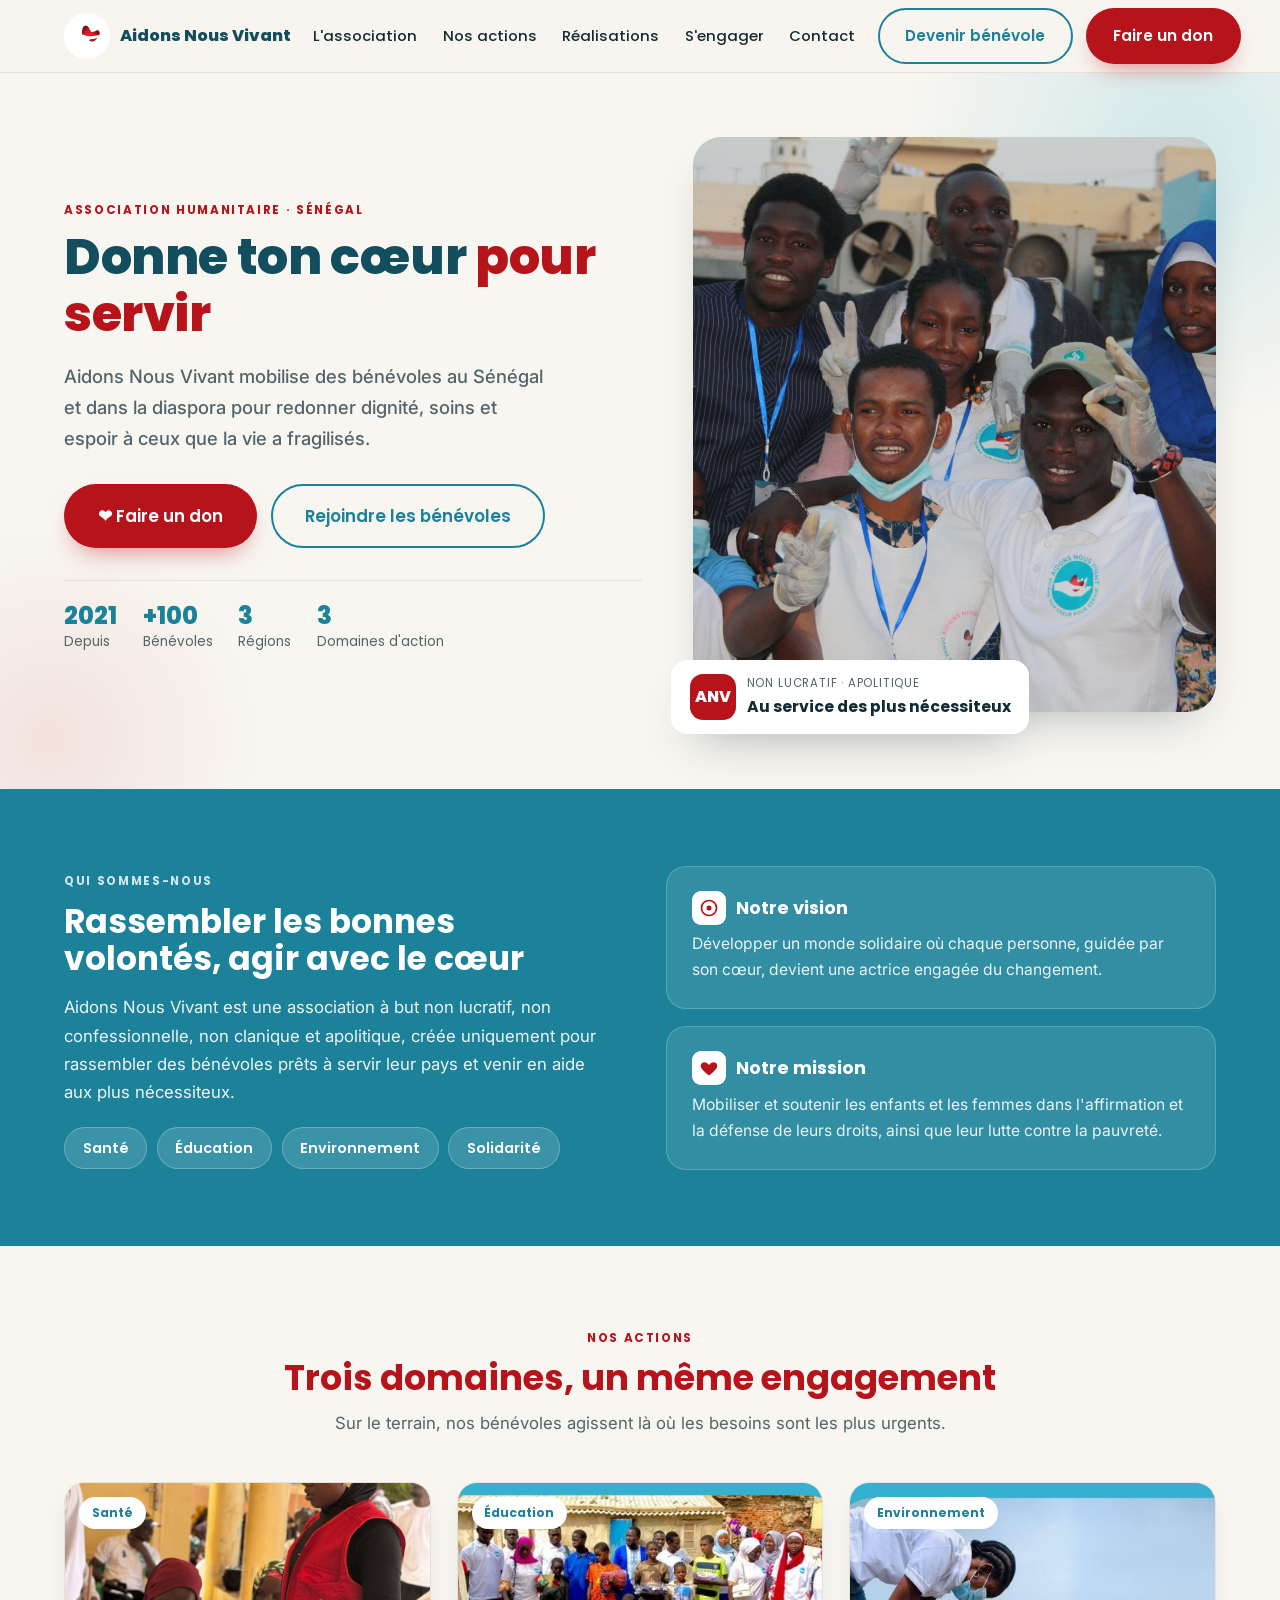
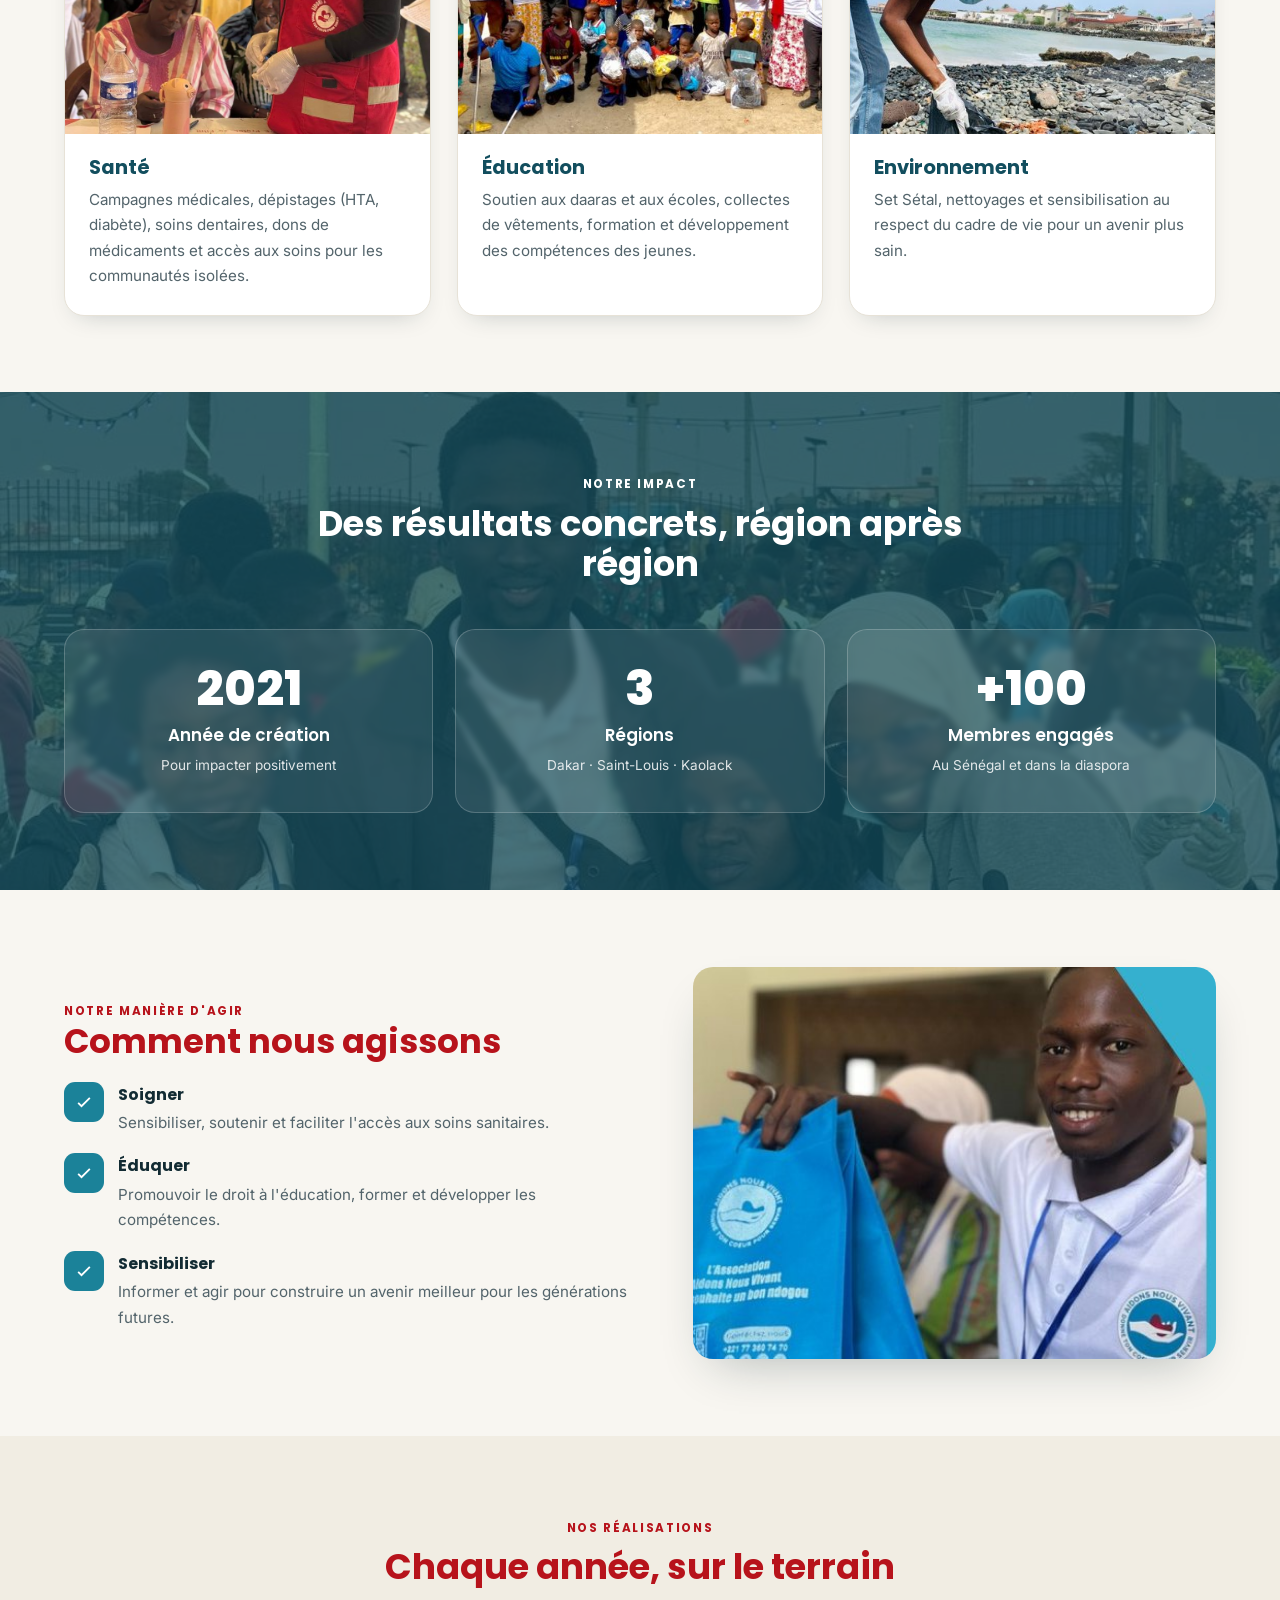
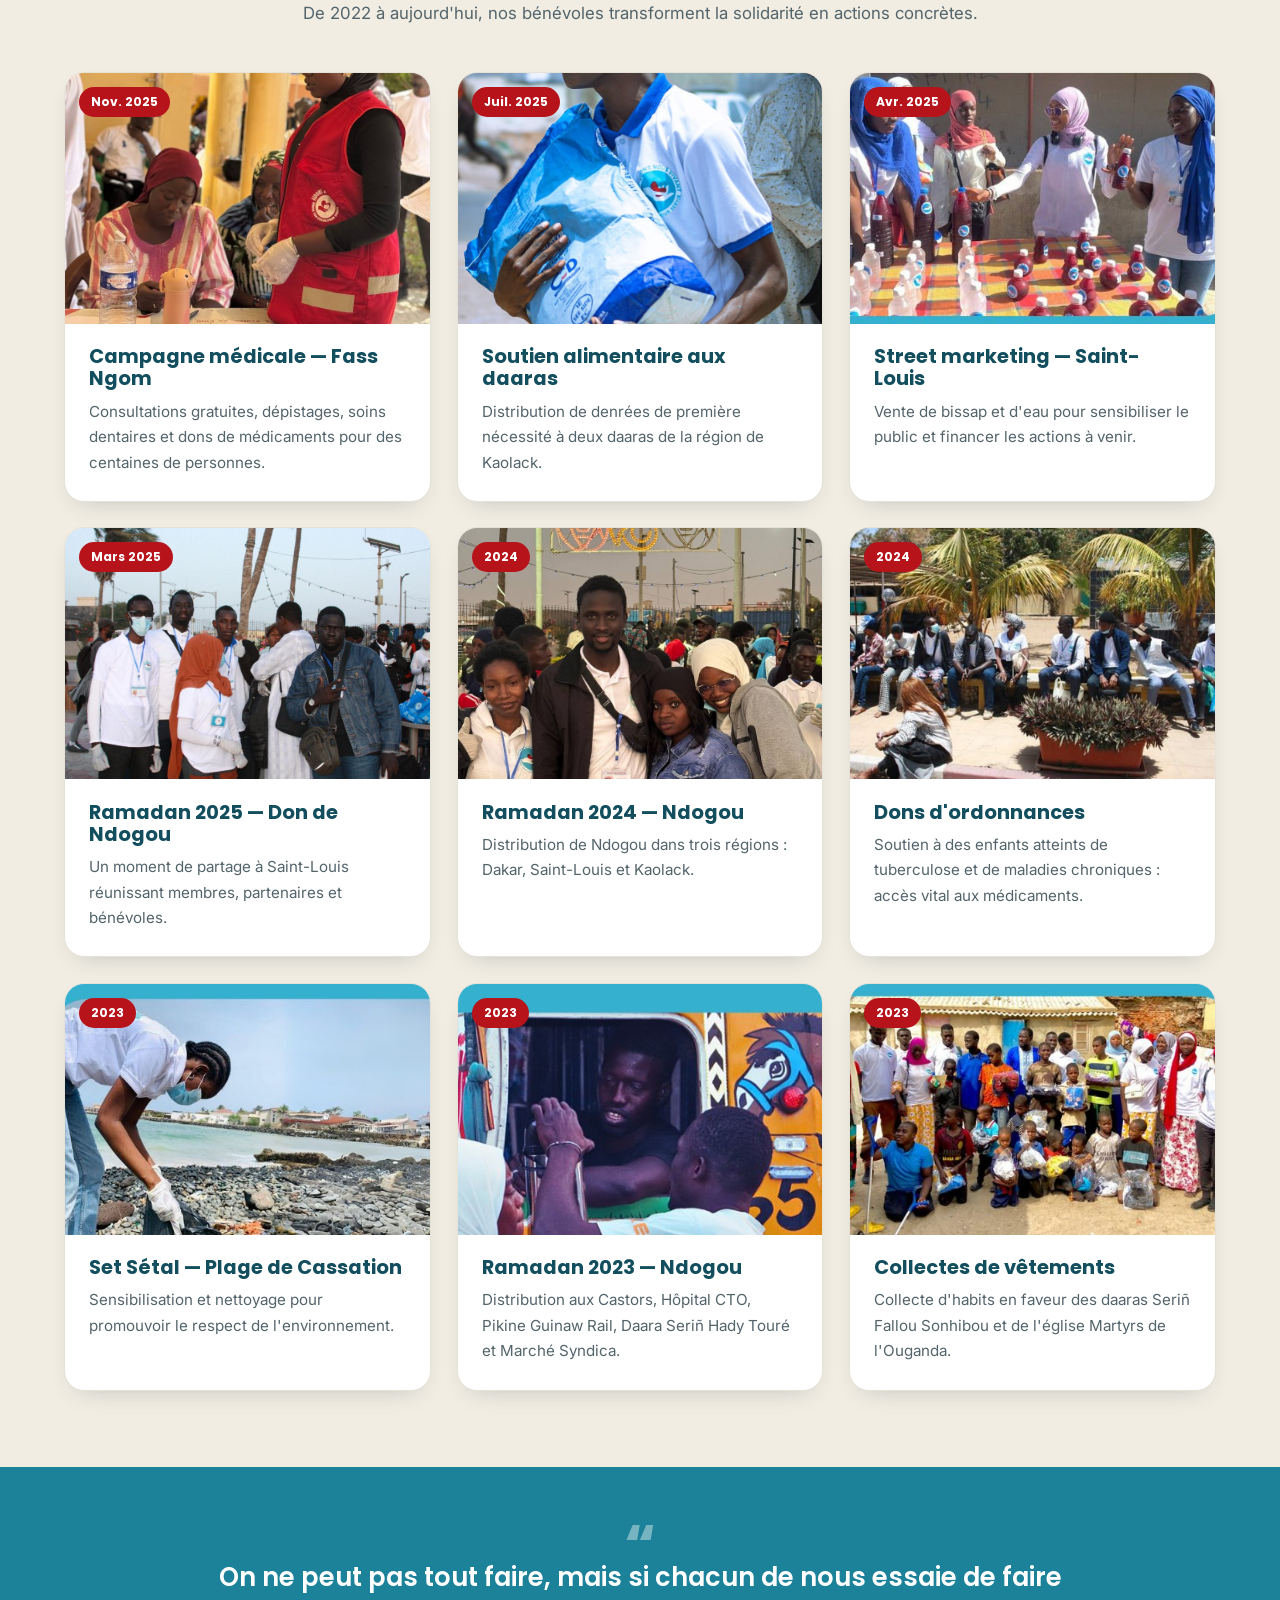
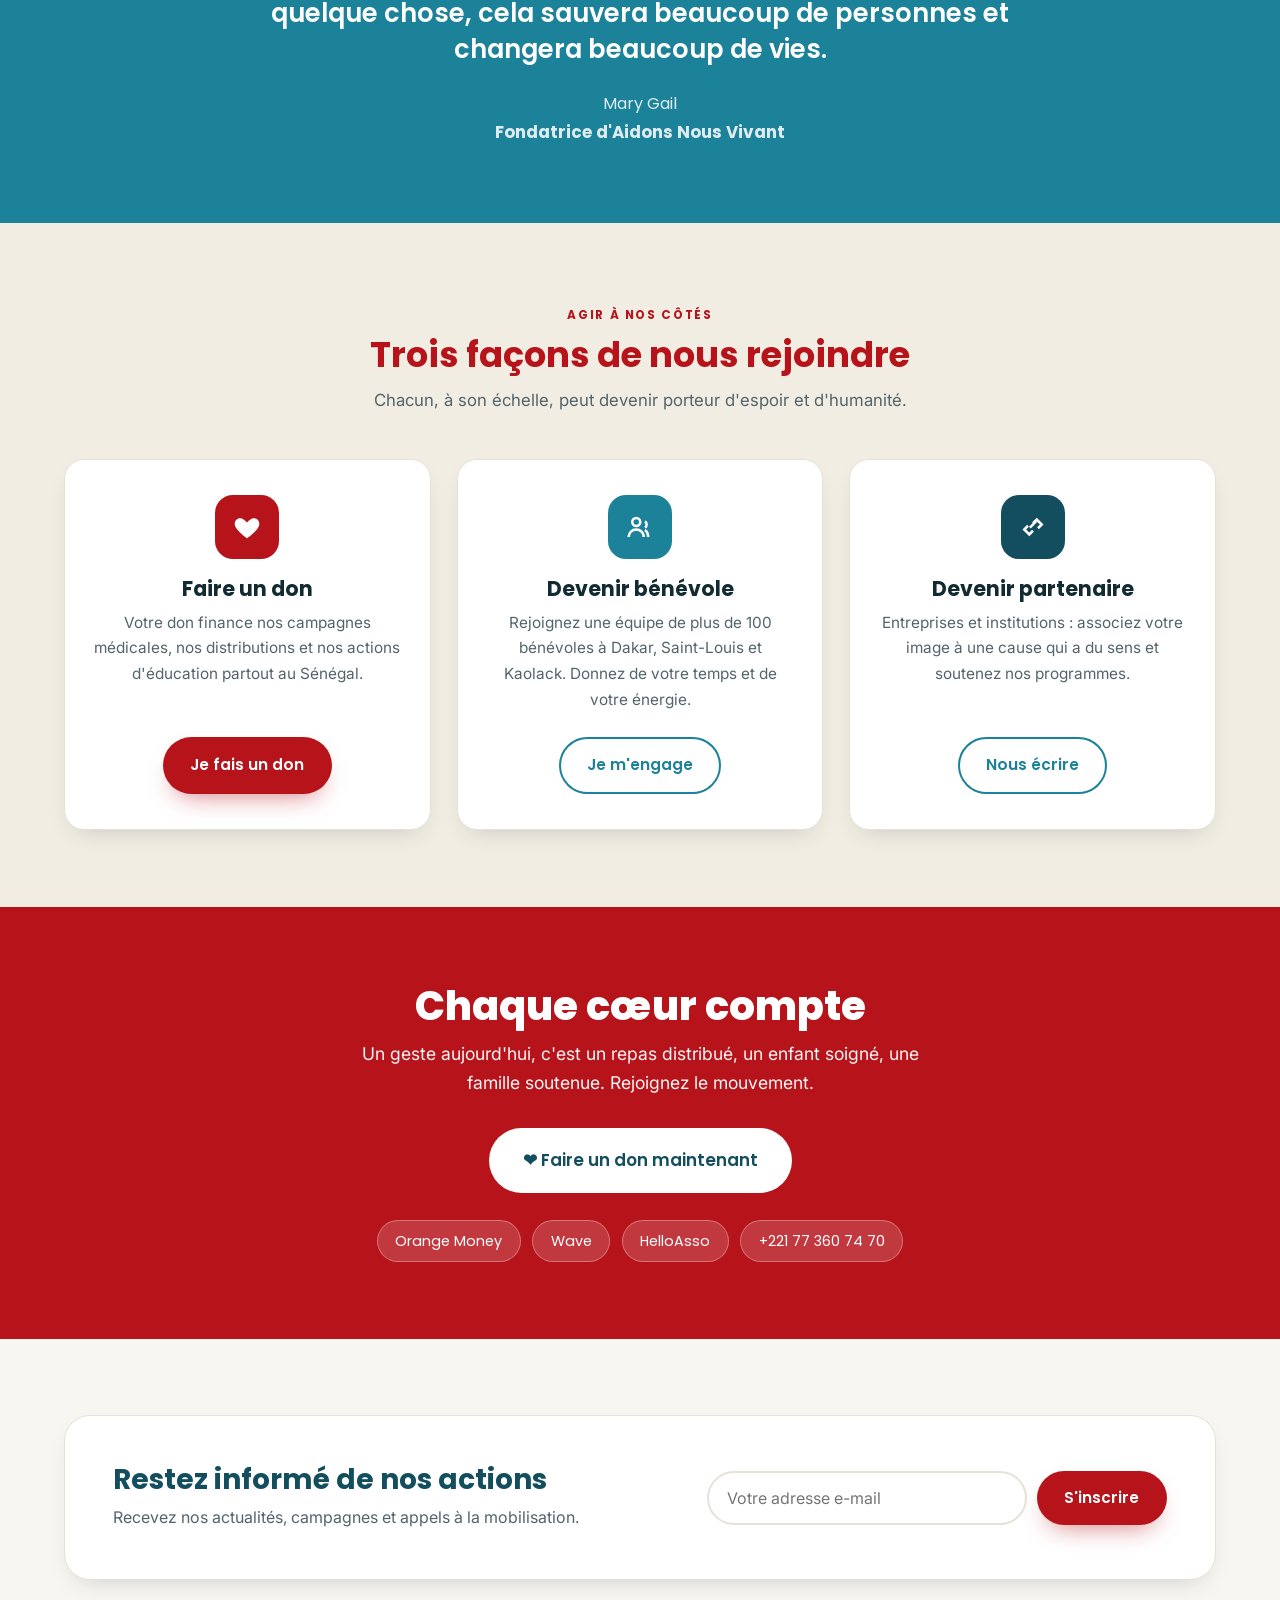
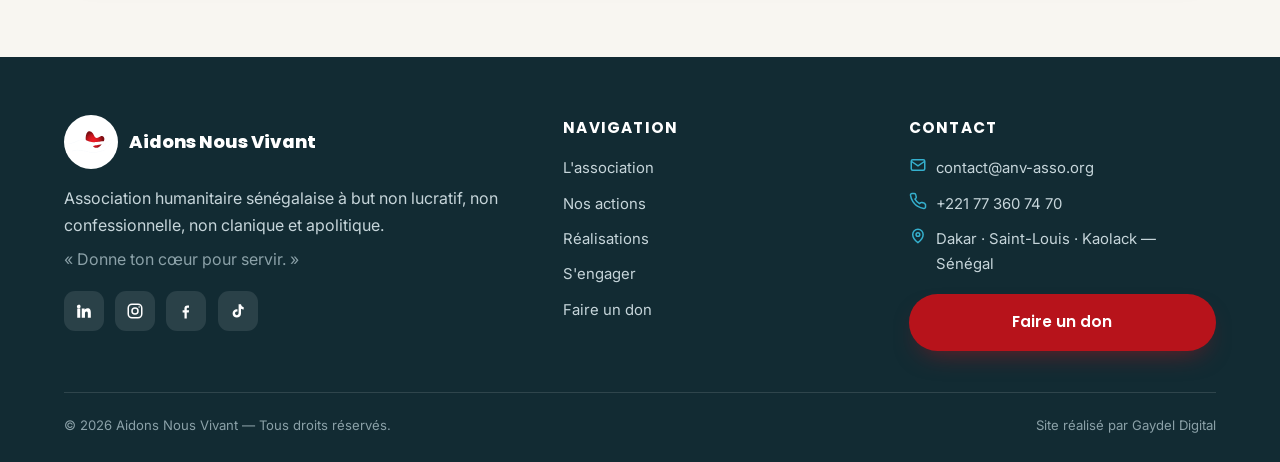
==== commit b94e3eaa: "Responsive & UX : échelle typographique mobile-first, dimensions et espacements adaptés Co-Authored-" ====
--- a/index.html
+++ b/index.html
@@ -27,7 +27,7 @@
 *{box-sizing:border-box}
 html{scroll-behavior:smooth;scroll-padding-top:80px}
 body{margin:0;font-family:'Inter',system-ui,sans-serif;color:var(--ink);background:var(--cream);line-height:1.68;-webkit-font-smoothing:antialiased}
-h1,h2,h3,h4,.fh{font-family:'Poppins',sans-serif;line-height:1.12;margin:0}
+h1,h2,h3,h4,.fh{font-family:'Poppins',sans-serif;line-height:1.14;margin:0}
 img{max-width:100%;display:block}
 a{color:inherit;text-decoration:none}
 .wrap{max-width:1200px;margin:0 auto;padding:0 24px}
@@ -67,13 +67,13 @@
 .hero::before{content:"";position:absolute;top:-200px;right:-180px;width:560px;height:560px;background:radial-gradient(circle,rgba(53,176,206,.2),transparent 70%);z-index:0}
 .hero::after{content:"";position:absolute;bottom:-160px;left:-160px;width:420px;height:420px;background:radial-gradient(circle,rgba(183,19,27,.09),transparent 70%);z-index:0}
 .hero-grid{display:grid;grid-template-columns:1.05fr .95fr;gap:clamp(2rem,4vw,3.6rem);align-items:center;position:relative;z-index:1}
-.hero h1{font-size:clamp(2.6rem,5.6vw,4.2rem);font-weight:800;color:var(--teal-dk);margin:.7rem 0 .5rem;letter-spacing:-.5px}
+.hero h1{font-size:clamp(1.9rem,5.2vw,3.1rem);font-weight:800;color:var(--teal-dk);margin:.5rem 0 .5rem;letter-spacing:-.4px}
 .hero h1 span{color:var(--red)}
-.hero .lead{font-size:clamp(1.05rem,2vw,1.28rem);color:var(--muted);font-weight:500;max-width:40ch}
+.hero .lead{font-size:clamp(1rem,1.6vw,1.15rem);color:var(--muted);font-weight:500;max-width:40ch}
 .hero-actions{display:flex;flex-wrap:wrap;gap:.9rem;margin-top:1.9rem}
 .trust{display:flex;flex-wrap:wrap;gap:1.6rem;margin-top:2rem;padding-top:1.4rem;border-top:1px solid var(--line)}
 .trust div{font-family:'Poppins'}
-.trust b{display:block;font-size:1.5rem;color:var(--teal-deep);font-weight:800;line-height:1}
+.trust b{display:block;font-size:clamp(1.25rem,3.4vw,1.5rem);color:var(--teal-deep);font-weight:800;line-height:1}
 .trust small{color:var(--muted);font-size:.84rem}
 .hero-media{position:relative}
 .hero-media>img{width:100%;border-radius:28px;box-shadow:var(--shadow);aspect-ratio:4/4.4;object-fit:cover;object-position:center 30%}
@@ -82,23 +82,23 @@
 .float-card small{color:var(--muted);font-size:.72rem;display:block;font-family:'Poppins';text-transform:uppercase;letter-spacing:.07em}
 .float-card b{font-family:'Poppins';font-size:.98rem;color:var(--ink)}
 
-section{padding:clamp(3.2rem,7vw,5.6rem) 0}
+section{padding:clamp(2.6rem,6vw,5rem) 0}
 .sec-head{max-width:760px;margin-bottom:2.8rem}
 .sec-head.center{margin-left:auto;margin-right:auto;text-align:center}
-.sec-head h2{font-size:clamp(2rem,4vw,2.9rem);font-weight:700;color:var(--red);margin:.5rem 0 .7rem}
-.sec-head p{color:var(--muted);font-size:1.08rem;margin:0}
+.sec-head h2{font-size:clamp(1.5rem,3.4vw,2.2rem);font-weight:700;color:var(--red);margin:.5rem 0 .7rem}
+.sec-head p{color:var(--muted);font-size:clamp(.98rem,1.6vw,1.05rem);margin:0}
 
 /* Intro / qui sommes-nous */
 .intro{background:var(--teal-deep);color:#fff}
 .intro-grid{display:grid;grid-template-columns:1fr 1fr;gap:clamp(2rem,4vw,3.4rem);align-items:center}
 .intro .eyebrow{color:#fff;opacity:.8}
-.intro h2{font-family:'Poppins';font-weight:700;font-size:clamp(1.8rem,3.4vw,2.5rem);margin:.6rem 0 1rem}
-.intro p{color:rgba(255,255,255,.92);font-size:1.08rem;margin:0 0 1rem}
+.intro h2{font-family:'Poppins';font-weight:700;font-size:clamp(1.45rem,3vw,2.05rem);margin:.6rem 0 1rem}
+.intro p{color:rgba(255,255,255,.92);font-size:clamp(.98rem,1.6vw,1.05rem);margin:0 0 1rem}
 .pill-row{display:flex;flex-wrap:wrap;gap:.6rem;margin-top:1.3rem}
 .pill{background:rgba(255,255,255,.14);border:1px solid rgba(255,255,255,.25);border-radius:50px;padding:.5rem 1.1rem;font-family:'Poppins';font-weight:600;font-size:.9rem}
 .vmcards{display:grid;gap:1.1rem}
 .vm{background:rgba(255,255,255,.1);border:1px solid rgba(255,255,255,.2);border-radius:var(--r);padding:1.5rem 1.6rem}
-.vm h3{font-size:1.2rem;margin-bottom:.4rem;display:flex;align-items:center;gap:.6rem}
+.vm h3{font-size:1.12rem;margin-bottom:.4rem;display:flex;align-items:center;gap:.6rem}
 .vm p{margin:0;color:rgba(255,255,255,.9);font-size:.98rem}
 .vm .ic{width:34px;height:34px;border-radius:9px;background:#fff;color:var(--red);display:grid;place-items:center;flex:0 0 auto}
 
@@ -111,7 +111,7 @@
 .card:hover .card-img img{transform:scale(1.06)}
 .card-tag{position:absolute;top:14px;left:14px;background:#fff;color:var(--teal-deep);font-family:'Poppins';font-weight:700;font-size:.76rem;padding:.35rem .8rem;border-radius:50px;display:flex;align-items:center;gap:.4rem}
 .card-b{padding:1.4rem 1.5rem 1.6rem}
-.card-b h3{font-family:'Poppins';font-size:1.25rem;color:var(--teal-dk);margin-bottom:.5rem}
+.card-b h3{font-family:'Poppins';font-size:clamp(1.1rem,2vw,1.22rem);color:var(--teal-dk);margin-bottom:.5rem}
 .card-b p{margin:0;color:var(--muted);font-size:.95rem}
 
 /* Impact band */
@@ -122,14 +122,14 @@
 .impact .sec-head p{color:rgba(255,255,255,.88)}
 .stats-grid{display:grid;grid-template-columns:repeat(3,1fr);gap:1.4rem;margin-top:.6rem}
 .stat{background:rgba(255,255,255,.08);border:1px solid rgba(255,255,255,.2);border-radius:var(--r);padding:2.2rem 1rem;backdrop-filter:blur(3px)}
-.stat .num{font-family:'Poppins';font-weight:800;font-size:clamp(2.4rem,5vw,3.4rem);line-height:1}
+.stat .num{font-family:'Poppins';font-weight:800;font-size:clamp(2rem,6vw,3rem);line-height:1}
 .stat .lbl{font-family:'Poppins';font-weight:600;margin-top:.5rem;font-size:1.05rem}
 .stat .sub{font-size:.85rem;opacity:.85;margin-top:.3rem}
 
 /* Engagements */
 .engage{display:grid;grid-template-columns:1.05fr .95fr;gap:clamp(2rem,4vw,3.2rem);align-items:center}
 .engage-media img{border-radius:var(--r);aspect-ratio:4/3;object-fit:cover;width:100%;box-shadow:var(--shadow)}
-.engage h2{color:var(--red);font-size:clamp(1.8rem,3.6vw,2.6rem);margin-bottom:1.3rem}
+.engage h2{color:var(--red);font-size:clamp(1.5rem,3.2vw,2.1rem);margin-bottom:1.3rem}
 .engage ul{list-style:none;padding:0;margin:0;display:grid;gap:1.1rem}
 .engage li{display:flex;gap:.9rem;align-items:flex-start}
 .engage li .ic{flex:0 0 40px;height:40px;border-radius:11px;background:var(--teal-deep);color:#fff;display:grid;place-items:center}
@@ -144,7 +144,7 @@
 .quote-band{background:var(--teal-deep);color:#fff;text-align:center}
 .quote-band .wrap{max-width:900px}
 .quote-band .mark{font-family:'Poppins';font-weight:800;font-size:3.4rem;line-height:0;color:rgba(255,255,255,.4)}
-.quote-band blockquote{font-family:'Poppins';font-weight:600;font-size:clamp(1.3rem,2.8vw,1.9rem);line-height:1.4;margin:1rem 0 1.4rem}
+.quote-band blockquote{font-family:'Poppins';font-weight:600;font-size:clamp(1.15rem,2.4vw,1.6rem);line-height:1.4;margin:1rem 0 1.4rem}
 .quote-band cite{font-style:normal;font-family:'Poppins';opacity:.85}
 .quote-band cite b{display:block;font-size:1.05rem}
 
@@ -155,21 +155,21 @@
 .help-card:hover{transform:translateY(-6px);box-shadow:var(--shadow);transition:.28s}
 .help-card .ic{width:64px;height:64px;border-radius:18px;display:grid;place-items:center;margin:0 auto 1.1rem;color:#fff}
 .help-card.don .ic{background:var(--red)} .help-card.ben .ic{background:var(--teal-deep)} .help-card.part .ic{background:var(--teal-dk)}
-.help-card h3{font-family:'Poppins';font-size:1.3rem;color:var(--ink);margin-bottom:.6rem}
+.help-card h3{font-family:'Poppins';font-size:clamp(1.15rem,2.2vw,1.28rem);color:var(--ink);margin-bottom:.6rem}
 .help-card p{color:var(--muted);font-size:.96rem;margin:0 0 1.5rem;flex:1}
 .help-card .btn{align-self:center}
 
 /* CTA don */
 .cta{background:var(--red);color:#fff;text-align:center}
-.cta h2{font-family:'Poppins';font-weight:800;font-size:clamp(2rem,4.5vw,3rem);margin-bottom:.6rem}
-.cta p{max-width:54ch;margin:0 auto 1.9rem;opacity:.96;font-size:1.12rem}
+.cta h2{font-family:'Poppins';font-weight:800;font-size:clamp(1.65rem,4vw,2.5rem);margin-bottom:.6rem}
+.cta p{max-width:54ch;margin:0 auto 1.9rem;opacity:.96;font-size:clamp(1rem,1.8vw,1.1rem)}
 .pay{display:flex;gap:.7rem;justify-content:center;flex-wrap:wrap;margin-top:1.7rem;font-family:'Poppins';font-size:.9rem}
 .pay span{background:rgba(255,255,255,.16);padding:.5rem 1.1rem;border-radius:50px;border:1px solid rgba(255,255,255,.3)}
 
 /* Newsletter */
 .news{background:var(--cream)}
 .news-box{background:#fff;border:1px solid var(--line);border-radius:26px;padding:clamp(1.8rem,4vw,3rem);box-shadow:var(--shadow-sm);display:grid;grid-template-columns:1.1fr .9fr;gap:2rem;align-items:center}
-.news-box h2{color:var(--teal-dk);font-size:clamp(1.5rem,3vw,2rem);margin-bottom:.5rem}
+.news-box h2{color:var(--teal-dk);font-size:clamp(1.35rem,2.6vw,1.75rem);margin-bottom:.5rem}
 .news-box p{margin:0;color:var(--muted)}
 .news-form{display:flex;gap:.6rem;flex-wrap:wrap}
 .news-form input{flex:1;min-width:200px;padding:.9rem 1.1rem;border:2px solid var(--line);border-radius:50px;font-family:'Inter';font-size:1rem}
@@ -208,11 +208,37 @@
 }
 @media(max-width:860px){ .nav-links,.nav-cta .btn-ghost{display:none} .burger{display:flex} }
 @media(max-width:620px){
-  .prog,.rz-grid,.help-grid,.stats-grid,.foot-grid{grid-template-columns:1fr}
-  .hero-actions .btn,.cta .btn{width:100%;justify-content:center}
-  .float-card{left:10px;bottom:-16px}
+  .wrap{padding:0 18px}
+  .nav-cta .btn-red{display:none}
+  .trust{display:grid;grid-template-columns:1fr 1fr;gap:1.1rem 1.4rem}
+  section{padding:2.4rem 0}
+  .sec-head{margin-bottom:1.7rem}
+  .prog,.rz-grid,.help-grid,.stats-grid,.foot-grid{grid-template-columns:1fr;gap:1.1rem}
+  .hero{padding:1.8rem 0 2.6rem}
+  .hero-actions{gap:.7rem;margin-top:1.5rem}
+  .hero-actions .btn,.cta .btn,.news-form .btn{width:100%;justify-content:center}
+  .btn-lg{font-size:1rem;padding:.95rem 1.4rem}
+  .trust{gap:1rem 1.4rem;margin-top:1.6rem;padding-top:1.1rem}
+  .hero-media>img{aspect-ratio:5/4;border-radius:20px}
+  .float-card{left:10px;bottom:-16px;padding:.6rem .85rem;gap:.55rem}
+  .float-card .dot{width:40px;height:40px}
+  .float-card b{font-size:.9rem}
+  .intro-grid,.engage{gap:1.6rem}
+  .vm{padding:1.2rem 1.3rem}
+  .card-b{padding:1.15rem 1.2rem 1.3rem}
+  .help-card{padding:1.8rem 1.4rem}
+  .stat{padding:1.7rem 1rem}
+  .quote-band blockquote{line-height:1.35}
+  .news-box{padding:1.6rem;border-radius:20px;gap:1.2rem}
+  .news-form{flex-direction:column}
+  .news-form input{width:100%}
+  .foot-grid{gap:1.8rem}
   body{padding-bottom:74px}
   .mobile-donate{display:flex}
+}
+@media(max-width:400px){
+  .brand span{display:none}
+  .hero h1{font-size:1.75rem}
 }
 </style>
 </head>
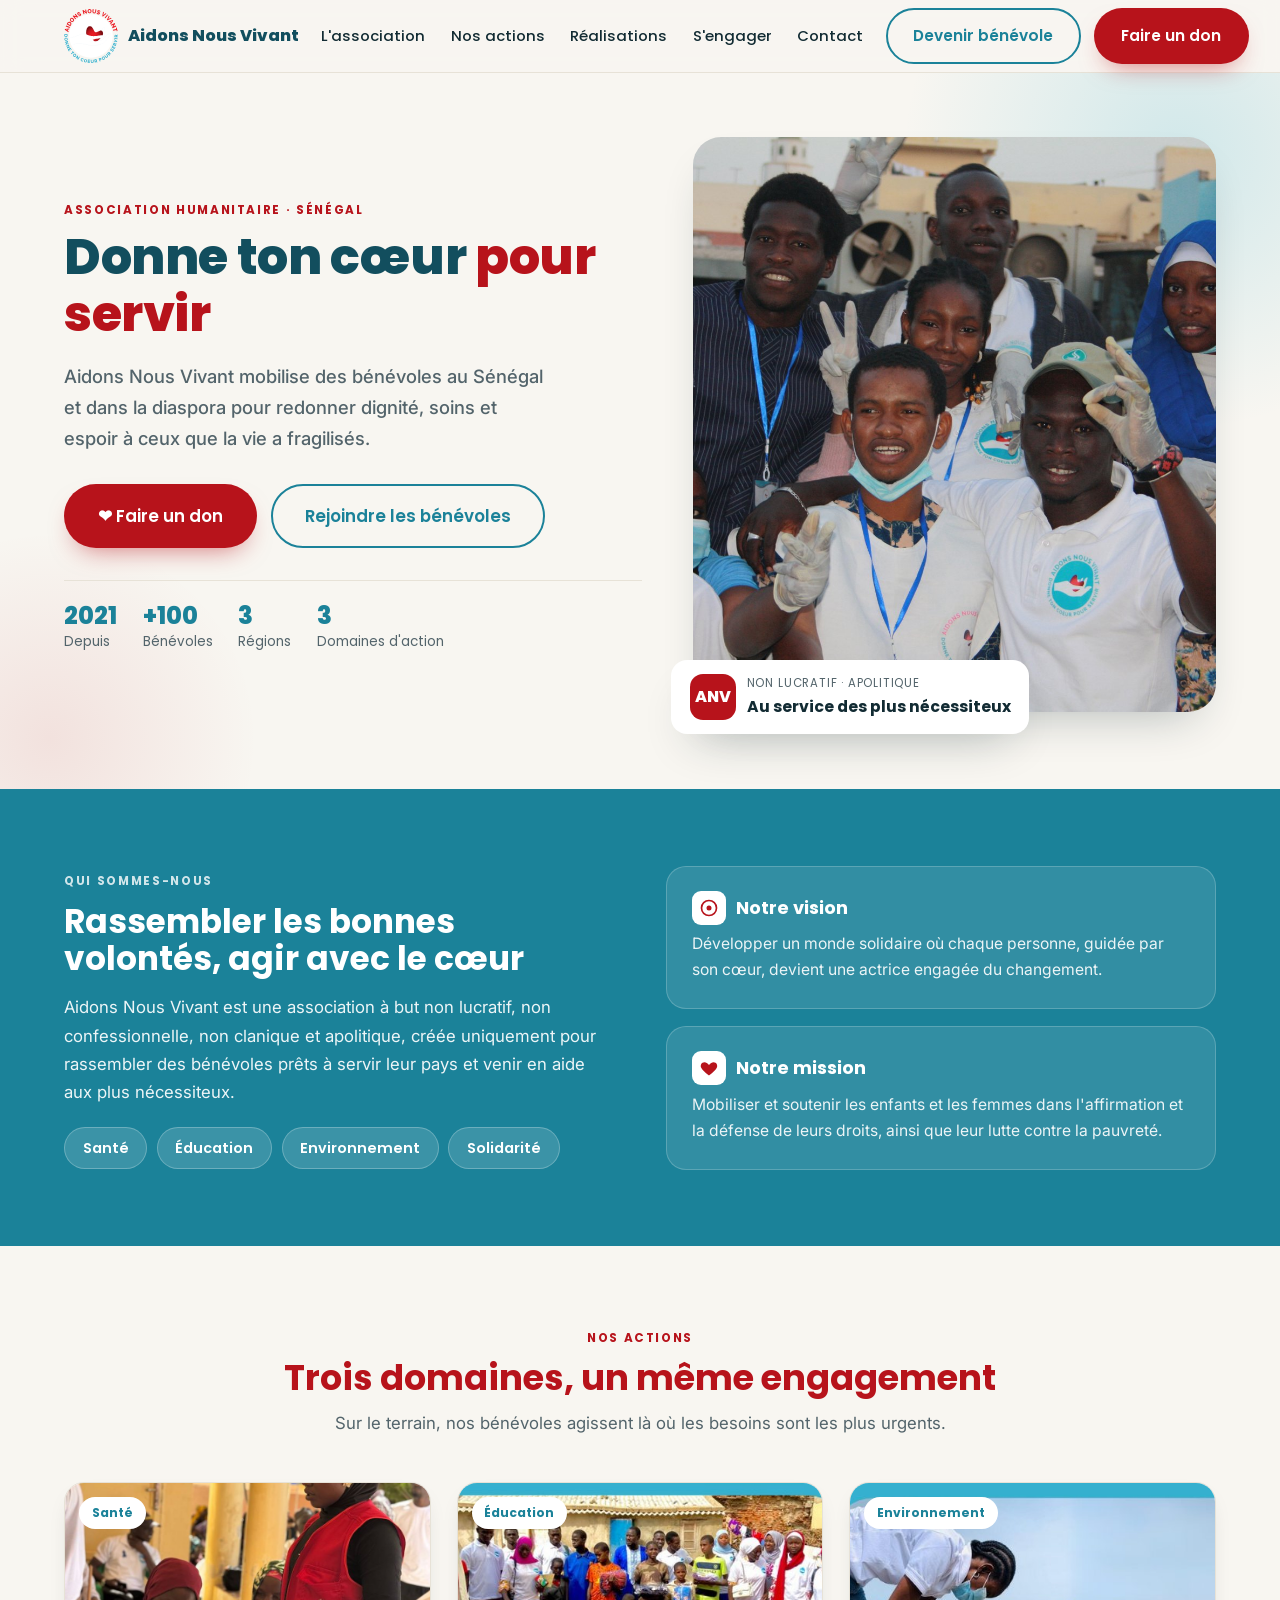
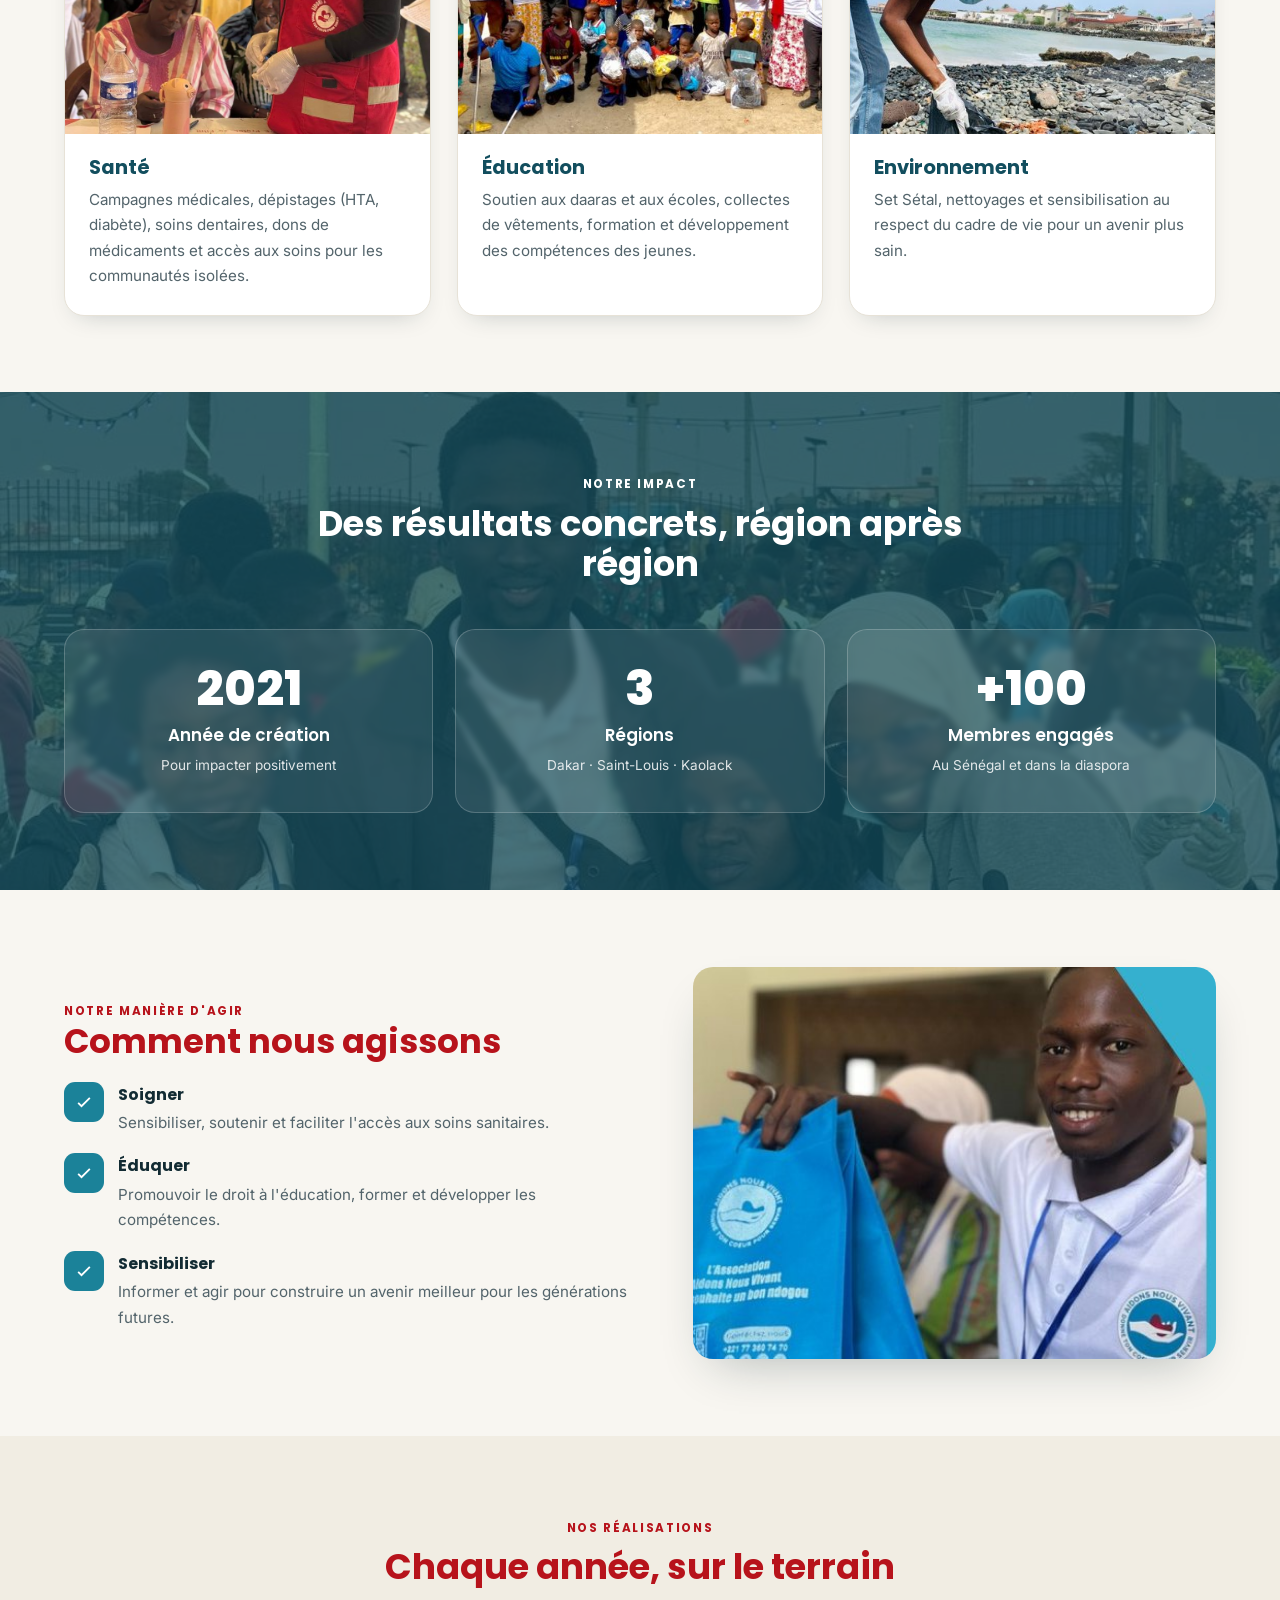
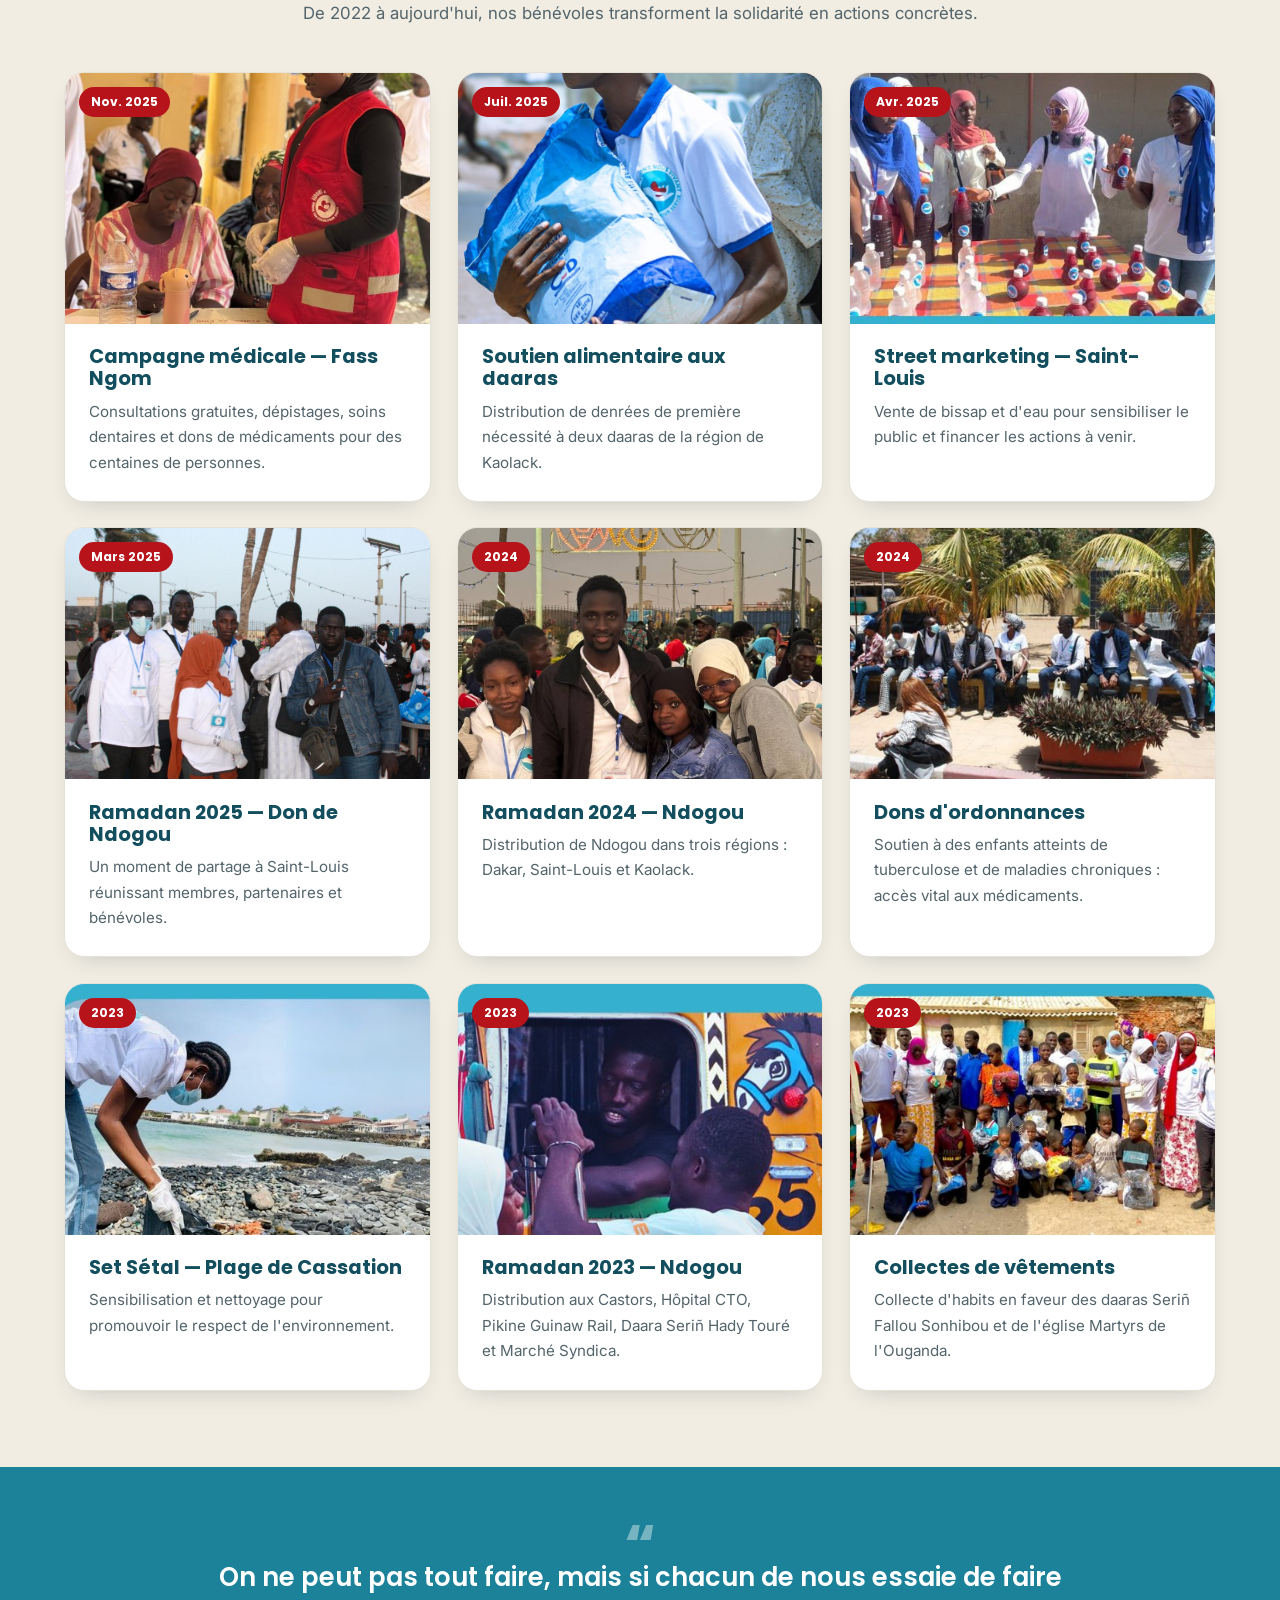
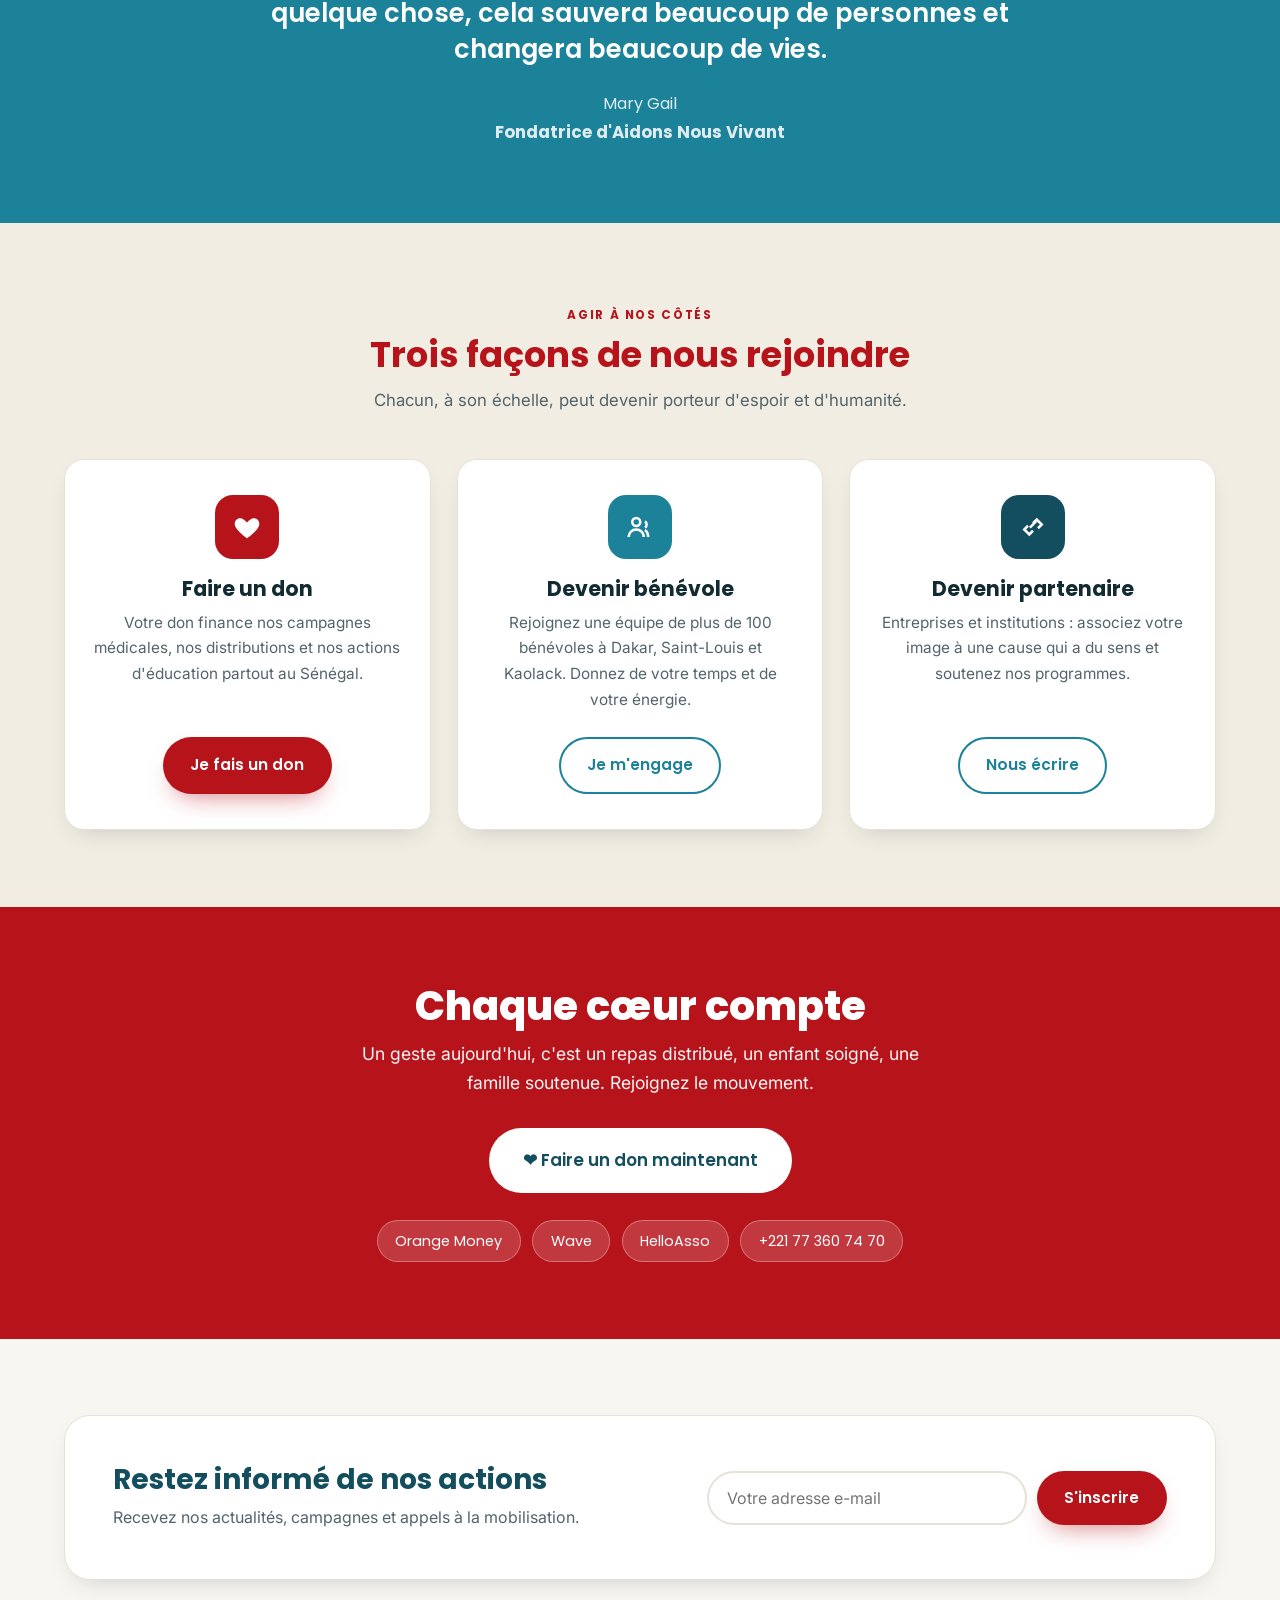
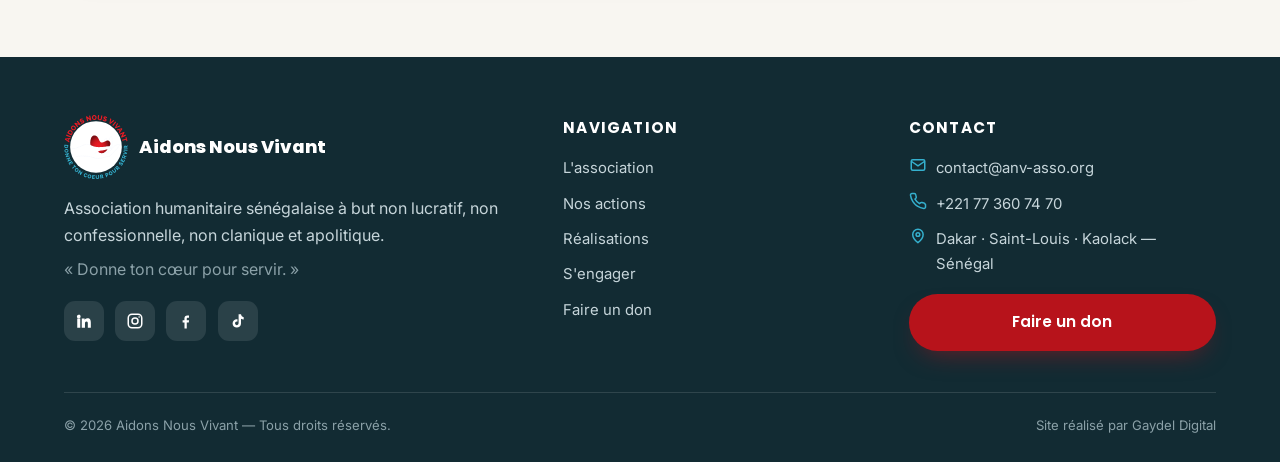
==== commit 53680642: "Logo officiel couleur (en-tête + pied de page) + favicon rouge & bleu Co-Authored-By: Claude Opus 4." ====
--- a/index.html
+++ b/index.html
@@ -9,7 +9,10 @@
 <meta property="og:description" content="Association humanitaire sénégalaise à but non lucratif. Agissez à nos côtés : don, bénévolat, partenariat.">
 <meta property="og:type" content="website">
 <meta name="theme-color" content="#1b8299">
-<link rel="icon" href="images/logo.svg">
+<link rel="icon" href="favicon.ico" sizes="any">
+<link rel="icon" type="image/png" sizes="32x32" href="images/favicon-32.png">
+<link rel="icon" type="image/png" sizes="48x48" href="images/favicon-48.png">
+<link rel="apple-touch-icon" sizes="180x180" href="images/favicon-180.png">
 <script>document.documentElement.className='js';</script>
 <link rel="preconnect" href="https://fonts.googleapis.com">
 <link rel="preconnect" href="https://fonts.gstatic.com" crossorigin>
@@ -49,7 +52,7 @@
 header.scrolled{background:rgba(255,255,255,.97);box-shadow:0 6px 24px -16px rgba(18,43,51,.4)}
 .nav{display:flex;align-items:center;justify-content:space-between;gap:1.4rem;height:72px}
 .brand{display:flex;align-items:center;gap:.6rem;font-family:'Poppins';font-weight:800;color:var(--teal-dk);font-size:1.02rem;white-space:nowrap;flex:0 0 auto}
-.brand img{width:46px;height:46px}
+.brand img{width:54px;height:54px}
 .nav-links{display:flex;align-items:center;gap:1.6rem;margin-left:auto}
 .nav-links a{font-family:'Poppins';font-weight:500;font-size:.93rem;color:var(--ink);position:relative;padding:.2rem 0;white-space:nowrap}
 .nav-links a::after{content:"";position:absolute;left:0;bottom:-4px;width:0;height:2px;background:var(--red);transition:.25s}
@@ -179,7 +182,7 @@
 footer{background:var(--ink);color:#c6d5da;padding:3.6rem 0 1.6rem}
 .foot-grid{display:grid;grid-template-columns:1.5fr 1fr 1fr;gap:2.4rem}
 .foot-brand{display:flex;align-items:center;gap:.7rem;margin-bottom:1rem}
-.foot-brand img{width:54px;height:54px;background:#fff;border-radius:50%;padding:3px}
+.foot-brand img{width:64px;height:64px}
 .foot-brand b{font-family:'Poppins';font-weight:800;color:#fff;font-size:1.12rem}
 footer h5{font-family:'Poppins';color:#fff;font-size:.95rem;text-transform:uppercase;letter-spacing:.08em;margin:0 0 1rem}
 footer a:hover{color:var(--teal)}
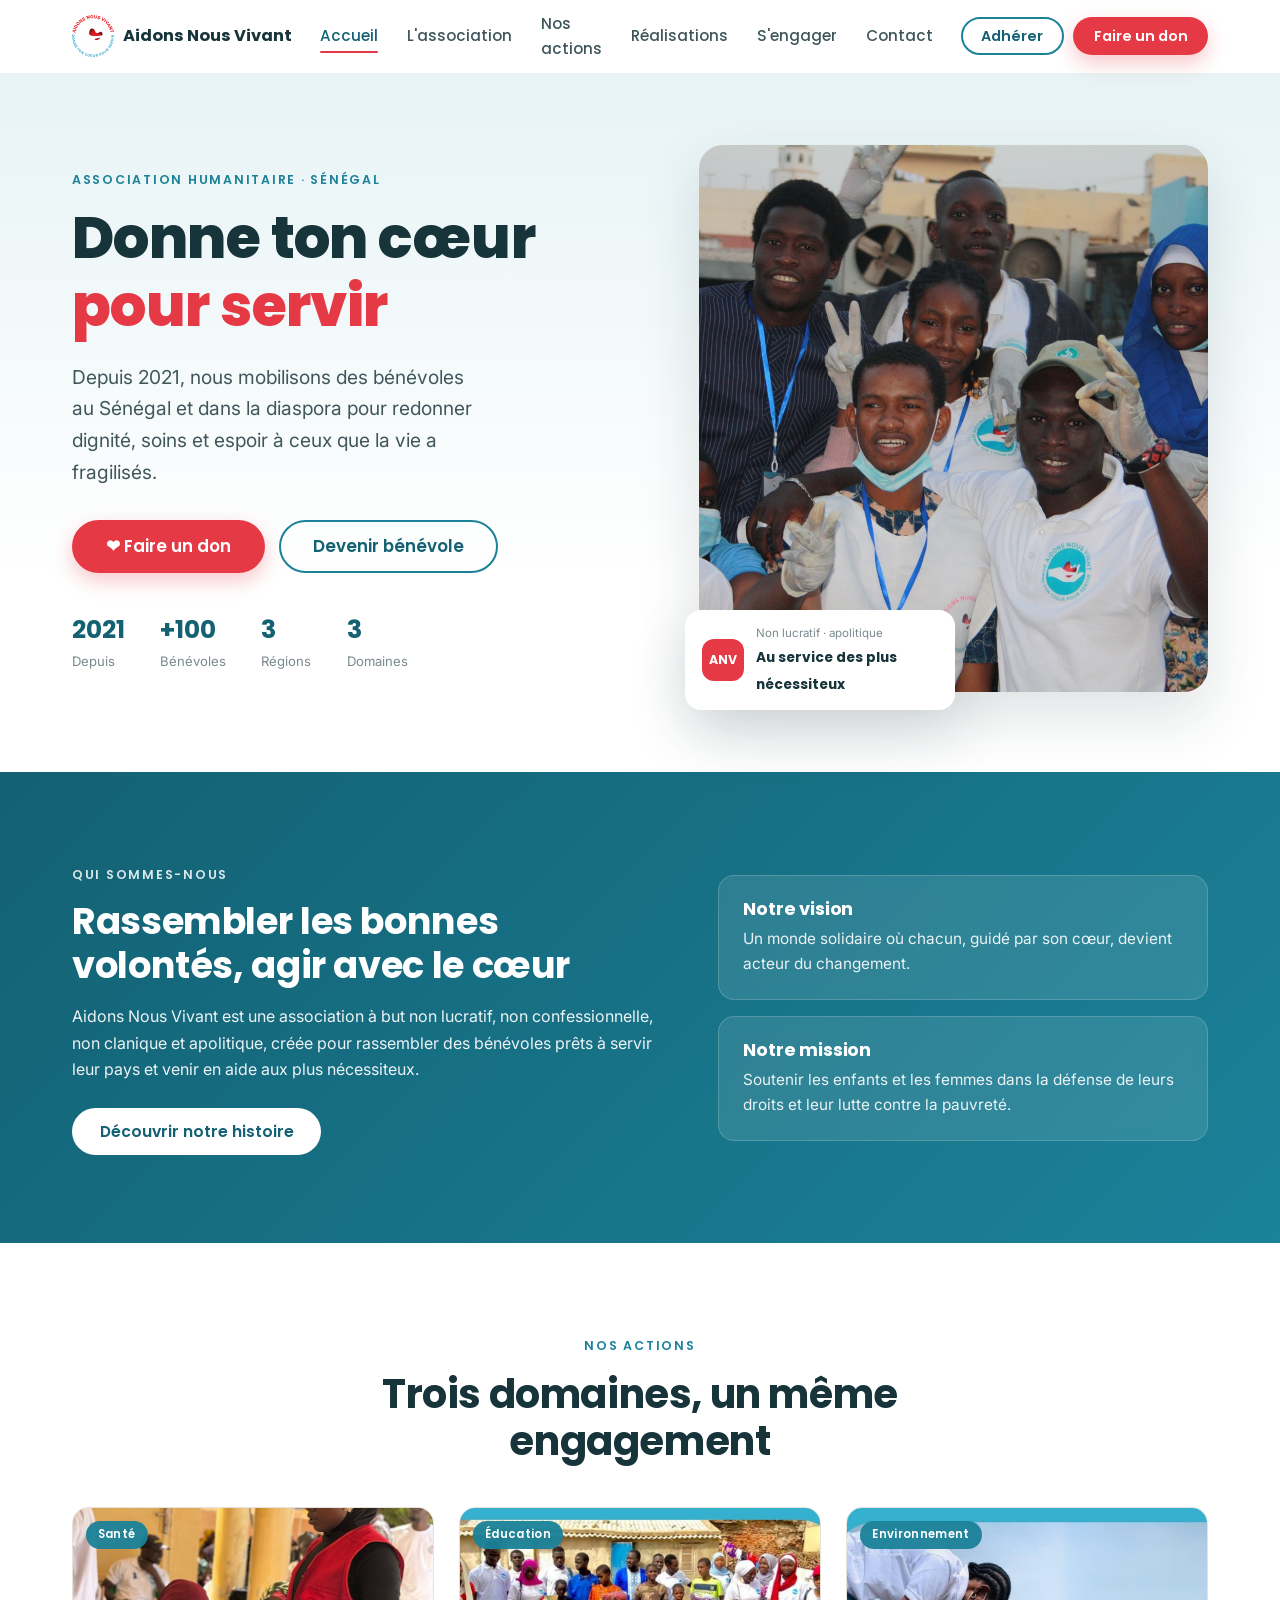
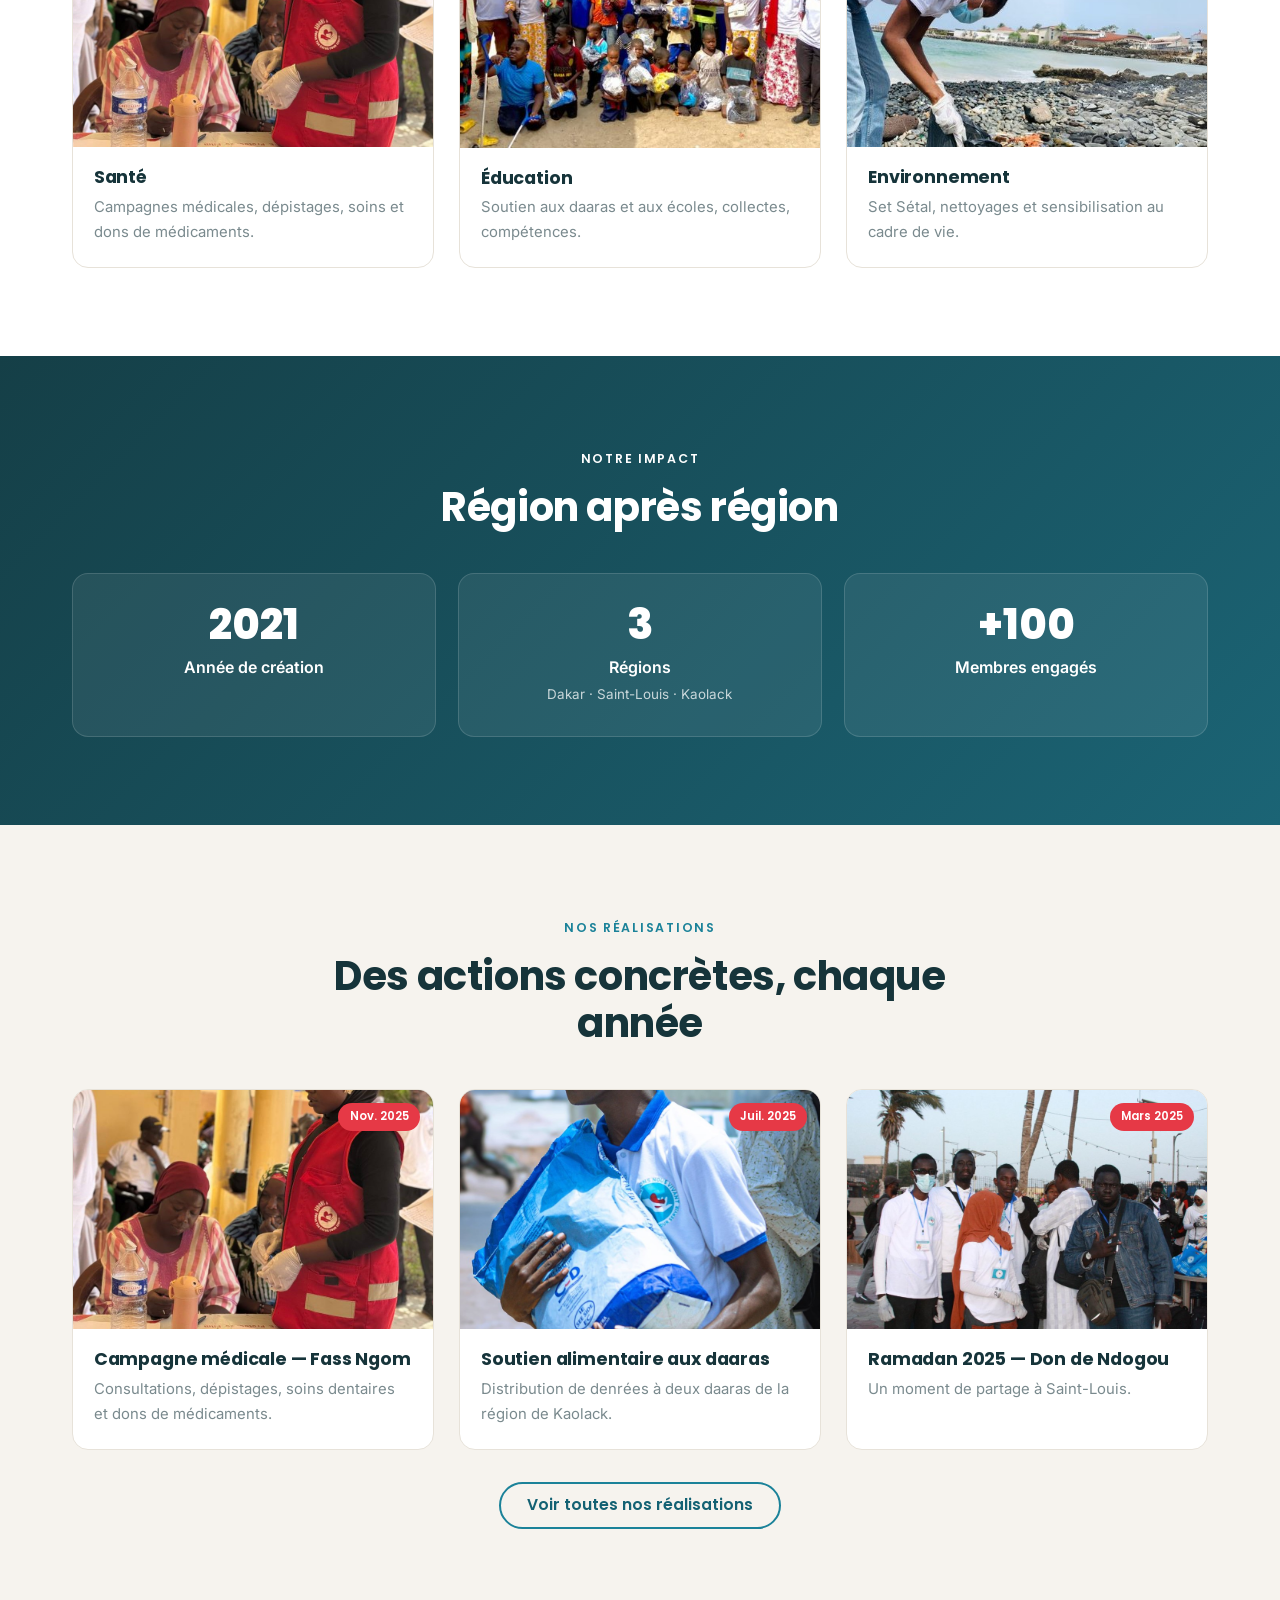
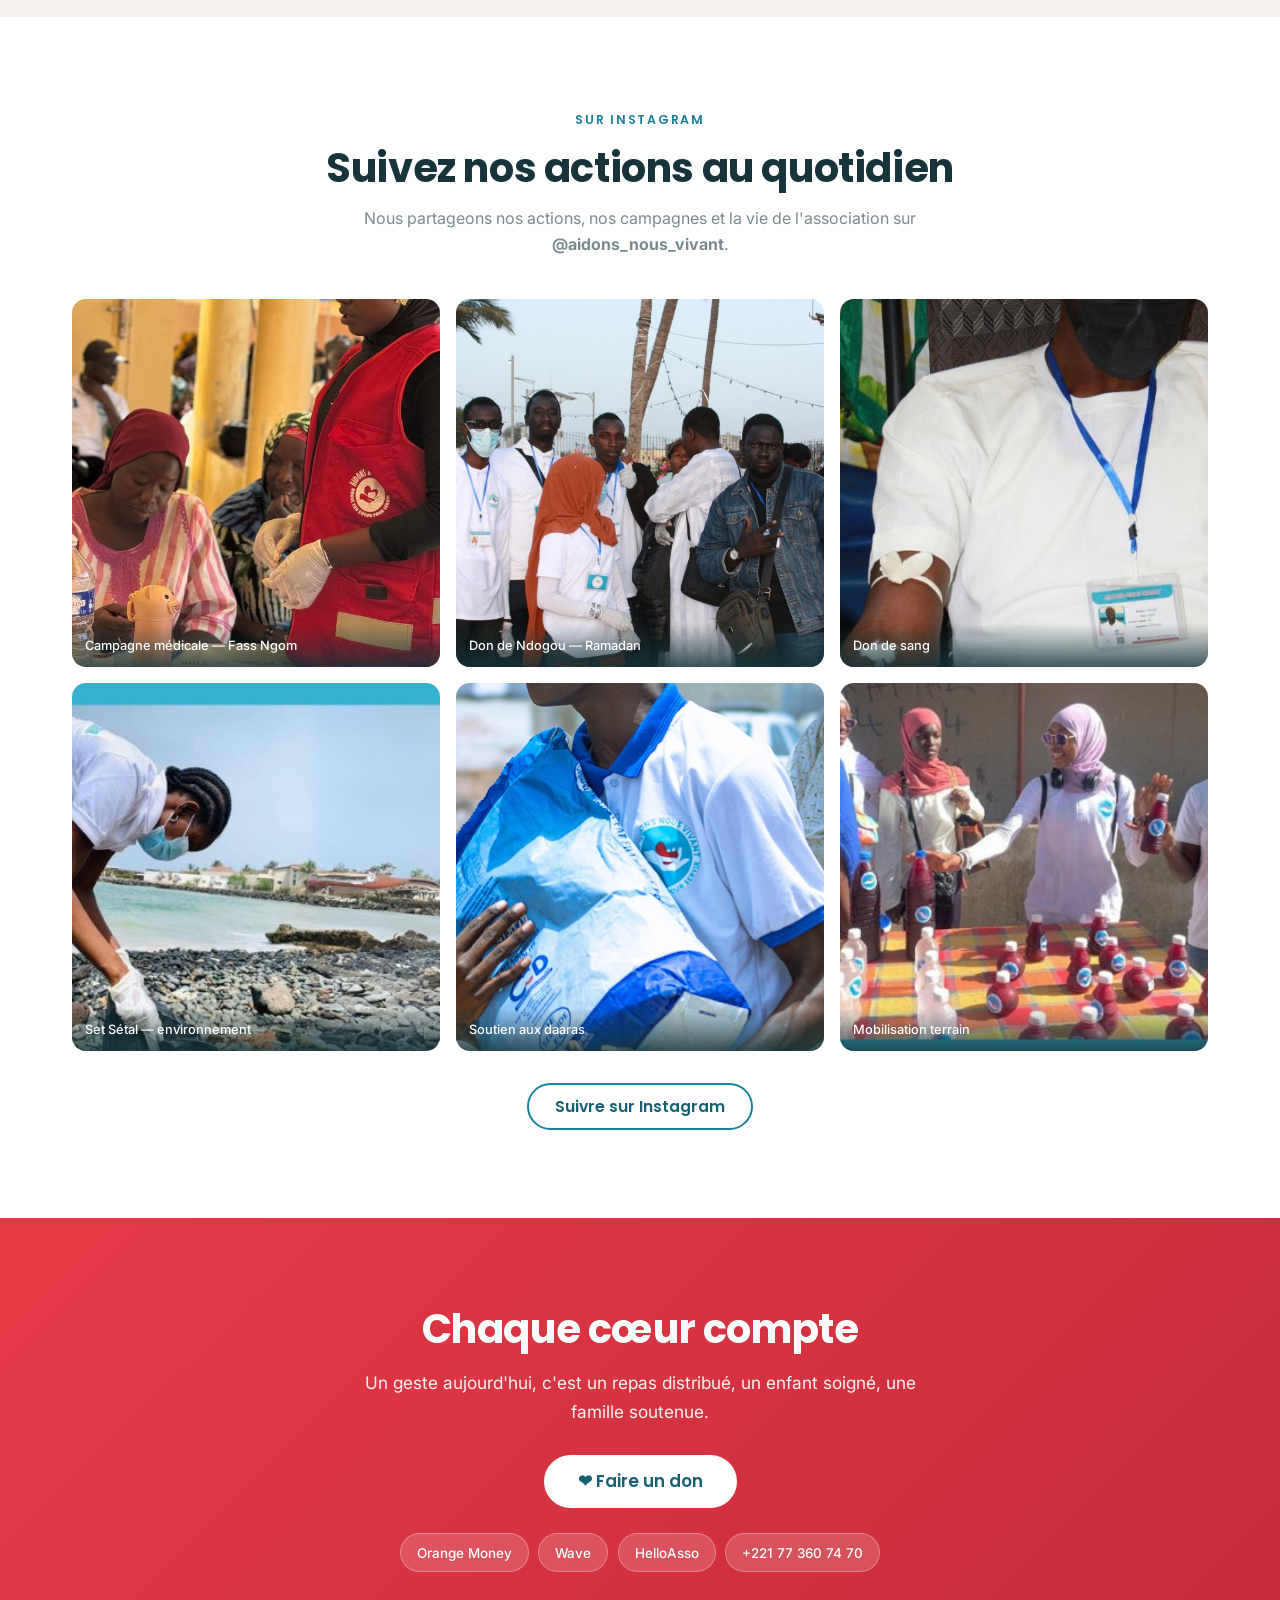
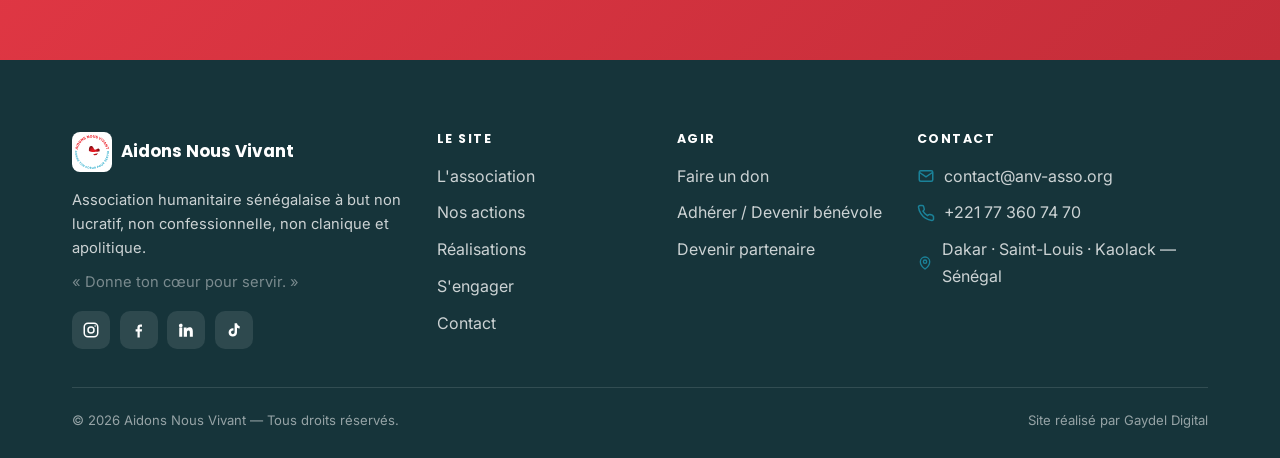
==== commit 5710edb0: "Site multipage : 6 pages, grille Instagram, liens don/adhésion/partenaire - Pages : Accueil, L'assoc" ====
--- a/index.html
+++ b/index.html
@@ -4,294 +4,55 @@
 <meta charset="UTF-8">
 <meta name="viewport" content="width=device-width, initial-scale=1.0">
 <title>Aidons Nous Vivant — Association humanitaire au Sénégal</title>
-<meta name="description" content="Aidons Nous Vivant (ANV) est une association humanitaire sénégalaise à but non lucratif. Santé, éducation et environnement au Sénégal et dans la diaspora. Donnez, devenez bénévole ou partenaire.">
-<meta property="og:title" content="Aidons Nous Vivant — Donne ton cœur pour servir">
-<meta property="og:description" content="Association humanitaire sénégalaise à but non lucratif. Agissez à nos côtés : don, bénévolat, partenariat.">
+<meta name="description" content="Association humanitaire sénégalaise à but non lucratif. Santé, éducation et environnement au Sénégal et dans la diaspora depuis 2021. Donnez, adhérez, agissez.">
+<meta property="og:title" content="Aidons Nous Vivant — Association humanitaire au Sénégal">
+<meta property="og:description" content="Association humanitaire sénégalaise à but non lucratif. Santé, éducation et environnement au Sénégal et dans la diaspora depuis 2021. Donnez, adhérez, agissez.">
 <meta property="og:type" content="website">
+<meta property="og:image" content="https://anv-asso.org/images/hero.jpg">
 <meta name="theme-color" content="#1b8299">
 <link rel="icon" href="favicon.ico" sizes="any">
 <link rel="icon" type="image/png" sizes="32x32" href="images/favicon-32.png">
-<link rel="icon" type="image/png" sizes="48x48" href="images/favicon-48.png">
 <link rel="apple-touch-icon" sizes="180x180" href="images/favicon-180.png">
 <script>document.documentElement.className='js';</script>
 <link rel="preconnect" href="https://fonts.googleapis.com">
 <link rel="preconnect" href="https://fonts.gstatic.com" crossorigin>
 <link href="https://fonts.googleapis.com/css2?family=Poppins:wght@400;500;600;700;800&family=Inter:wght@400;500;600;700&display=swap" rel="stylesheet">
-<style>
-:root{
-  --teal:#35B0CE; --teal-d:#2A93AC; --teal-dk:#124e5e; --teal-deep:#1b8299;
-  --red:#B7131B; --red-d:#8f0e15;
-  --ink:#122b33; --muted:#53646b;
-  --cream:#F8F6F1; --sand:#f1ede3; --line:#e7e2d7;
-  --shadow:0 22px 48px -22px rgba(18,43,51,.32);
-  --shadow-sm:0 10px 26px -14px rgba(18,43,51,.28);
-  --r:20px;
-}
-*{box-sizing:border-box}
-html{scroll-behavior:smooth;scroll-padding-top:80px}
-body{margin:0;font-family:'Inter',system-ui,sans-serif;color:var(--ink);background:var(--cream);line-height:1.68;-webkit-font-smoothing:antialiased}
-h1,h2,h3,h4,.fh{font-family:'Poppins',sans-serif;line-height:1.14;margin:0}
-img{max-width:100%;display:block}
-a{color:inherit;text-decoration:none}
-.wrap{max-width:1200px;margin:0 auto;padding:0 24px}
-.eyebrow{font-family:'Poppins';font-weight:700;letter-spacing:.14em;text-transform:uppercase;font-size:.74rem;color:var(--red)}
-.skip{position:absolute;left:-999px;top:8px;z-index:200;background:var(--red);color:#fff;padding:.7rem 1.2rem;border-radius:8px;font-family:'Poppins';font-weight:600}
-.skip:focus{left:8px}
-a:focus-visible,button:focus-visible,.btn:focus-visible,input:focus-visible{outline:3px solid var(--teal-deep);outline-offset:3px;border-radius:6px}
-.btn{display:inline-flex;align-items:center;gap:.5rem;font-family:'Poppins';font-weight:600;font-size:.96rem;padding:.85rem 1.6rem;border-radius:50px;border:2px solid transparent;cursor:pointer;transition:.25s;white-space:nowrap}
-.btn-red{background:var(--red);color:#fff;box-shadow:0 12px 26px -12px rgba(183,19,27,.6)}
-.btn-red:hover{background:var(--red-d);transform:translateY(-2px)}
-.btn-ghost{background:transparent;border-color:var(--teal-deep);color:var(--teal-deep)}
-.btn-ghost:hover{background:var(--teal-deep);color:#fff;transform:translateY(-2px)}
-.btn-white{background:#fff;color:var(--teal-dk)}
-.btn-white:hover{transform:translateY(-2px);box-shadow:var(--shadow-sm)}
-.btn-lg{font-size:1.05rem;padding:1rem 2rem}
-
-/* Header */
-header{position:sticky;top:0;z-index:100;background:rgba(248,246,241,.9);backdrop-filter:blur(10px);border-bottom:1px solid var(--line);transition:.3s}
-header.scrolled{background:rgba(255,255,255,.97);box-shadow:0 6px 24px -16px rgba(18,43,51,.4)}
-.nav{display:flex;align-items:center;justify-content:space-between;gap:1.4rem;height:72px}
-.brand{display:flex;align-items:center;gap:.6rem;font-family:'Poppins';font-weight:800;color:var(--teal-dk);font-size:1.02rem;white-space:nowrap;flex:0 0 auto}
-.brand img{width:54px;height:54px}
-.nav-links{display:flex;align-items:center;gap:1.6rem;margin-left:auto}
-.nav-links a{font-family:'Poppins';font-weight:500;font-size:.93rem;color:var(--ink);position:relative;padding:.2rem 0;white-space:nowrap}
-.nav-links a::after{content:"";position:absolute;left:0;bottom:-4px;width:0;height:2px;background:var(--red);transition:.25s}
-.nav-links a:hover::after{width:100%}
-.nav-cta{display:flex;align-items:center;gap:.8rem}
-.burger{display:none;flex-direction:column;gap:5px;background:none;border:none;cursor:pointer;padding:6px}
-.burger span{width:26px;height:3px;background:var(--teal-dk);border-radius:3px;transition:.3s}
-.mobile-menu{display:none;position:fixed;inset:72px 0 auto 0;background:#fff;flex-direction:column;padding:1rem 1.4rem 1.6rem;gap:.2rem;box-shadow:var(--shadow);z-index:99;border-bottom:1px solid var(--line)}
-.mobile-menu.open{display:flex}
-.mobile-menu a{font-family:'Poppins';font-weight:500;padding:.85rem 0;border-bottom:1px solid var(--line)}
-.mobile-menu .btn{margin-top:.9rem;justify-content:center}
-
-/* Hero */
-.hero{position:relative;overflow:hidden;padding:clamp(2.4rem,5vw,4.2rem) 0 clamp(3rem,6vw,5rem)}
-.hero::before{content:"";position:absolute;top:-200px;right:-180px;width:560px;height:560px;background:radial-gradient(circle,rgba(53,176,206,.2),transparent 70%);z-index:0}
-.hero::after{content:"";position:absolute;bottom:-160px;left:-160px;width:420px;height:420px;background:radial-gradient(circle,rgba(183,19,27,.09),transparent 70%);z-index:0}
-.hero-grid{display:grid;grid-template-columns:1.05fr .95fr;gap:clamp(2rem,4vw,3.6rem);align-items:center;position:relative;z-index:1}
-.hero h1{font-size:clamp(1.9rem,5.2vw,3.1rem);font-weight:800;color:var(--teal-dk);margin:.5rem 0 .5rem;letter-spacing:-.4px}
-.hero h1 span{color:var(--red)}
-.hero .lead{font-size:clamp(1rem,1.6vw,1.15rem);color:var(--muted);font-weight:500;max-width:40ch}
-.hero-actions{display:flex;flex-wrap:wrap;gap:.9rem;margin-top:1.9rem}
-.trust{display:flex;flex-wrap:wrap;gap:1.6rem;margin-top:2rem;padding-top:1.4rem;border-top:1px solid var(--line)}
-.trust div{font-family:'Poppins'}
-.trust b{display:block;font-size:clamp(1.25rem,3.4vw,1.5rem);color:var(--teal-deep);font-weight:800;line-height:1}
-.trust small{color:var(--muted);font-size:.84rem}
-.hero-media{position:relative}
-.hero-media>img{width:100%;border-radius:28px;box-shadow:var(--shadow);aspect-ratio:4/4.4;object-fit:cover;object-position:center 30%}
-.float-card{position:absolute;bottom:-22px;left:-22px;background:#fff;border-radius:16px;padding:.85rem 1.15rem;box-shadow:var(--shadow);display:flex;align-items:center;gap:.7rem;max-width:72%}
-.float-card .dot{width:46px;height:46px;border-radius:13px;background:var(--red);color:#fff;display:grid;place-items:center;font-family:'Poppins';font-weight:800;flex:0 0 auto}
-.float-card small{color:var(--muted);font-size:.72rem;display:block;font-family:'Poppins';text-transform:uppercase;letter-spacing:.07em}
-.float-card b{font-family:'Poppins';font-size:.98rem;color:var(--ink)}
-
-section{padding:clamp(2.6rem,6vw,5rem) 0}
-.sec-head{max-width:760px;margin-bottom:2.8rem}
-.sec-head.center{margin-left:auto;margin-right:auto;text-align:center}
-.sec-head h2{font-size:clamp(1.5rem,3.4vw,2.2rem);font-weight:700;color:var(--red);margin:.5rem 0 .7rem}
-.sec-head p{color:var(--muted);font-size:clamp(.98rem,1.6vw,1.05rem);margin:0}
-
-/* Intro / qui sommes-nous */
-.intro{background:var(--teal-deep);color:#fff}
-.intro-grid{display:grid;grid-template-columns:1fr 1fr;gap:clamp(2rem,4vw,3.4rem);align-items:center}
-.intro .eyebrow{color:#fff;opacity:.8}
-.intro h2{font-family:'Poppins';font-weight:700;font-size:clamp(1.45rem,3vw,2.05rem);margin:.6rem 0 1rem}
-.intro p{color:rgba(255,255,255,.92);font-size:clamp(.98rem,1.6vw,1.05rem);margin:0 0 1rem}
-.pill-row{display:flex;flex-wrap:wrap;gap:.6rem;margin-top:1.3rem}
-.pill{background:rgba(255,255,255,.14);border:1px solid rgba(255,255,255,.25);border-radius:50px;padding:.5rem 1.1rem;font-family:'Poppins';font-weight:600;font-size:.9rem}
-.vmcards{display:grid;gap:1.1rem}
-.vm{background:rgba(255,255,255,.1);border:1px solid rgba(255,255,255,.2);border-radius:var(--r);padding:1.5rem 1.6rem}
-.vm h3{font-size:1.12rem;margin-bottom:.4rem;display:flex;align-items:center;gap:.6rem}
-.vm p{margin:0;color:rgba(255,255,255,.9);font-size:.98rem}
-.vm .ic{width:34px;height:34px;border-radius:9px;background:#fff;color:var(--red);display:grid;place-items:center;flex:0 0 auto}
-
-/* Domaines (programmes) */
-.prog{display:grid;grid-template-columns:repeat(3,1fr);gap:1.6rem}
-.card{background:#fff;border-radius:var(--r);overflow:hidden;box-shadow:var(--shadow-sm);transition:.3s;border:1px solid var(--line)}
-.card:hover{transform:translateY(-6px);box-shadow:var(--shadow)}
-.card-img{aspect-ratio:16/11;overflow:hidden;position:relative}
-.card-img img{width:100%;height:100%;object-fit:cover;transition:.5s}
-.card:hover .card-img img{transform:scale(1.06)}
-.card-tag{position:absolute;top:14px;left:14px;background:#fff;color:var(--teal-deep);font-family:'Poppins';font-weight:700;font-size:.76rem;padding:.35rem .8rem;border-radius:50px;display:flex;align-items:center;gap:.4rem}
-.card-b{padding:1.4rem 1.5rem 1.6rem}
-.card-b h3{font-family:'Poppins';font-size:clamp(1.1rem,2vw,1.22rem);color:var(--teal-dk);margin-bottom:.5rem}
-.card-b p{margin:0;color:var(--muted);font-size:.95rem}
-
-/* Impact band */
-.impact{position:relative;color:#fff;text-align:center;background:var(--teal-dk)}
-.impact .bg{position:absolute;inset:0;background:url('images/rz_ramadan2024.jpg') center/cover;opacity:.22}
-.impact .wrap{position:relative;z-index:1}
-.impact .sec-head h2{color:#fff}
-.impact .sec-head p{color:rgba(255,255,255,.88)}
-.stats-grid{display:grid;grid-template-columns:repeat(3,1fr);gap:1.4rem;margin-top:.6rem}
-.stat{background:rgba(255,255,255,.08);border:1px solid rgba(255,255,255,.2);border-radius:var(--r);padding:2.2rem 1rem;backdrop-filter:blur(3px)}
-.stat .num{font-family:'Poppins';font-weight:800;font-size:clamp(2rem,6vw,3rem);line-height:1}
-.stat .lbl{font-family:'Poppins';font-weight:600;margin-top:.5rem;font-size:1.05rem}
-.stat .sub{font-size:.85rem;opacity:.85;margin-top:.3rem}
-
-/* Engagements */
-.engage{display:grid;grid-template-columns:1.05fr .95fr;gap:clamp(2rem,4vw,3.2rem);align-items:center}
-.engage-media img{border-radius:var(--r);aspect-ratio:4/3;object-fit:cover;width:100%;box-shadow:var(--shadow)}
-.engage h2{color:var(--red);font-size:clamp(1.5rem,3.2vw,2.1rem);margin-bottom:1.3rem}
-.engage ul{list-style:none;padding:0;margin:0;display:grid;gap:1.1rem}
-.engage li{display:flex;gap:.9rem;align-items:flex-start}
-.engage li .ic{flex:0 0 40px;height:40px;border-radius:11px;background:var(--teal-deep);color:#fff;display:grid;place-items:center}
-.engage li b{font-family:'Poppins';display:block;color:var(--ink);margin-bottom:.1rem}
-.engage li p{margin:0;color:var(--muted);font-size:.95rem}
-
-/* Réalisations */
-.rz-grid{display:grid;grid-template-columns:repeat(3,1fr);gap:1.6rem}
-.rz-year{position:absolute;top:14px;left:14px;background:var(--red);color:#fff;font-family:'Poppins';font-weight:700;font-size:.76rem;padding:.3rem .75rem;border-radius:50px}
-
-/* Quote band */
-.quote-band{background:var(--teal-deep);color:#fff;text-align:center}
-.quote-band .wrap{max-width:900px}
-.quote-band .mark{font-family:'Poppins';font-weight:800;font-size:3.4rem;line-height:0;color:rgba(255,255,255,.4)}
-.quote-band blockquote{font-family:'Poppins';font-weight:600;font-size:clamp(1.15rem,2.4vw,1.6rem);line-height:1.4;margin:1rem 0 1.4rem}
-.quote-band cite{font-style:normal;font-family:'Poppins';opacity:.85}
-.quote-band cite b{display:block;font-size:1.05rem}
-
-/* S'engager */
-.help{background:var(--sand)}
-.help-grid{display:grid;grid-template-columns:repeat(3,1fr);gap:1.6rem}
-.help-card{background:#fff;border-radius:var(--r);padding:2.2rem 1.8rem;box-shadow:var(--shadow-sm);text-align:center;border:1px solid var(--line);display:flex;flex-direction:column}
-.help-card:hover{transform:translateY(-6px);box-shadow:var(--shadow);transition:.28s}
-.help-card .ic{width:64px;height:64px;border-radius:18px;display:grid;place-items:center;margin:0 auto 1.1rem;color:#fff}
-.help-card.don .ic{background:var(--red)} .help-card.ben .ic{background:var(--teal-deep)} .help-card.part .ic{background:var(--teal-dk)}
-.help-card h3{font-family:'Poppins';font-size:clamp(1.15rem,2.2vw,1.28rem);color:var(--ink);margin-bottom:.6rem}
-.help-card p{color:var(--muted);font-size:.96rem;margin:0 0 1.5rem;flex:1}
-.help-card .btn{align-self:center}
-
-/* CTA don */
-.cta{background:var(--red);color:#fff;text-align:center}
-.cta h2{font-family:'Poppins';font-weight:800;font-size:clamp(1.65rem,4vw,2.5rem);margin-bottom:.6rem}
-.cta p{max-width:54ch;margin:0 auto 1.9rem;opacity:.96;font-size:clamp(1rem,1.8vw,1.1rem)}
-.pay{display:flex;gap:.7rem;justify-content:center;flex-wrap:wrap;margin-top:1.7rem;font-family:'Poppins';font-size:.9rem}
-.pay span{background:rgba(255,255,255,.16);padding:.5rem 1.1rem;border-radius:50px;border:1px solid rgba(255,255,255,.3)}
-
-/* Newsletter */
-.news{background:var(--cream)}
-.news-box{background:#fff;border:1px solid var(--line);border-radius:26px;padding:clamp(1.8rem,4vw,3rem);box-shadow:var(--shadow-sm);display:grid;grid-template-columns:1.1fr .9fr;gap:2rem;align-items:center}
-.news-box h2{color:var(--teal-dk);font-size:clamp(1.35rem,2.6vw,1.75rem);margin-bottom:.5rem}
-.news-box p{margin:0;color:var(--muted)}
-.news-form{display:flex;gap:.6rem;flex-wrap:wrap}
-.news-form input{flex:1;min-width:200px;padding:.9rem 1.1rem;border:2px solid var(--line);border-radius:50px;font-family:'Inter';font-size:1rem}
-.news-form input:focus{border-color:var(--teal-deep);outline:none}
-
-/* Footer */
-footer{background:var(--ink);color:#c6d5da;padding:3.6rem 0 1.6rem}
-.foot-grid{display:grid;grid-template-columns:1.5fr 1fr 1fr;gap:2.4rem}
-.foot-brand{display:flex;align-items:center;gap:.7rem;margin-bottom:1rem}
-.foot-brand img{width:64px;height:64px}
-.foot-brand b{font-family:'Poppins';font-weight:800;color:#fff;font-size:1.12rem}
-footer h5{font-family:'Poppins';color:#fff;font-size:.95rem;text-transform:uppercase;letter-spacing:.08em;margin:0 0 1rem}
-footer a:hover{color:var(--teal)}
-.foot-links,.foot-contact{display:grid;gap:.65rem;font-size:.93rem}
-.foot-contact div{display:flex;gap:.6rem;align-items:flex-start}
-.socials{display:flex;gap:.7rem;margin-top:1.1rem}
-.socials a{width:40px;height:40px;border-radius:11px;background:rgba(255,255,255,.1);display:grid;place-items:center;transition:.25s}
-.socials a:hover{background:var(--teal);transform:translateY(-3px)}
-.foot-bottom{border-top:1px solid rgba(255,255,255,.12);margin-top:2.6rem;padding-top:1.3rem;display:flex;justify-content:space-between;flex-wrap:wrap;gap:.6rem;font-size:.82rem;color:#8ba1a8}
-
-/* Sticky mobile donate */
-.mobile-donate{display:none;position:fixed;left:0;right:0;bottom:0;z-index:95;padding:.6rem .9rem calc(.6rem + env(safe-area-inset-bottom));background:rgba(255,255,255,.96);backdrop-filter:blur(8px);border-top:1px solid var(--line);box-shadow:0 -8px 24px -16px rgba(18,43,51,.5)}
-.mobile-donate .btn{width:100%;justify-content:center;font-size:1rem;padding:.9rem}
-
-/* Reveal */
-.js .reveal{opacity:0;transform:translateY(26px);transition:opacity .7s cubic-bezier(.2,.7,.2,1),transform .7s cubic-bezier(.2,.7,.2,1)}
-.js .reveal.in{opacity:1;transform:none}
-@media(prefers-reduced-motion:reduce){.js .reveal{opacity:1;transform:none;transition:none}html{scroll-behavior:auto}*{animation-duration:.001ms!important;transition-duration:.001ms!important}}
-
-@media(max-width:940px){
-  .hero-grid,.intro-grid,.engage,.news-box{grid-template-columns:1fr}
-  .prog,.rz-grid,.help-grid{grid-template-columns:repeat(2,1fr)}
-  .foot-grid{grid-template-columns:1fr 1fr}
-  .engage-media{order:-1}
-  .hero-media>img{aspect-ratio:16/11}
-}
-@media(max-width:860px){ .nav-links,.nav-cta .btn-ghost{display:none} .burger{display:flex} }
-@media(max-width:620px){
-  .wrap{padding:0 18px}
-  .nav-cta .btn-red{display:none}
-  .trust{display:grid;grid-template-columns:1fr 1fr;gap:1.1rem 1.4rem}
-  section{padding:2.4rem 0}
-  .sec-head{margin-bottom:1.7rem}
-  .prog,.rz-grid,.help-grid,.stats-grid,.foot-grid{grid-template-columns:1fr;gap:1.1rem}
-  .hero{padding:1.8rem 0 2.6rem}
-  .hero-actions{gap:.7rem;margin-top:1.5rem}
-  .hero-actions .btn,.cta .btn,.news-form .btn{width:100%;justify-content:center}
-  .btn-lg{font-size:1rem;padding:.95rem 1.4rem}
-  .trust{gap:1rem 1.4rem;margin-top:1.6rem;padding-top:1.1rem}
-  .hero-media>img{aspect-ratio:5/4;border-radius:20px}
-  .float-card{left:10px;bottom:-16px;padding:.6rem .85rem;gap:.55rem}
-  .float-card .dot{width:40px;height:40px}
-  .float-card b{font-size:.9rem}
-  .intro-grid,.engage{gap:1.6rem}
-  .vm{padding:1.2rem 1.3rem}
-  .card-b{padding:1.15rem 1.2rem 1.3rem}
-  .help-card{padding:1.8rem 1.4rem}
-  .stat{padding:1.7rem 1rem}
-  .quote-band blockquote{line-height:1.35}
-  .news-box{padding:1.6rem;border-radius:20px;gap:1.2rem}
-  .news-form{flex-direction:column}
-  .news-form input{width:100%}
-  .foot-grid{gap:1.8rem}
-  body{padding-bottom:74px}
-  .mobile-donate{display:flex}
-}
-@media(max-width:400px){
-  .brand span{display:none}
-  .hero h1{font-size:1.75rem}
-}
-</style>
+<link rel="stylesheet" href="css/style.css">
 </head>
 <body>
 <a href="#main" class="skip">Aller au contenu</a>
-
 <header id="hdr">
   <div class="wrap nav">
-    <a href="#top" class="brand"><img src="images/logo.svg" alt="Logo Aidons Nous Vivant"><span>Aidons Nous Vivant</span></a>
-    <nav class="nav-links" aria-label="Navigation principale">
-      <a href="#association">L'association</a>
-      <a href="#programmes">Nos actions</a>
-      <a href="#realisations">Réalisations</a>
-      <a href="#engager">S'engager</a>
-      <a href="#contact">Contact</a>
-    </nav>
+    <a href="index.html" class="brand"><img src="images/logo.svg" alt="Logo Aidons Nous Vivant"><span>Aidons Nous Vivant</span></a>
+    <nav class="nav-links" aria-label="Navigation principale"><a href="index.html" class="active">Accueil</a><a href="association.html">L'association</a><a href="actions.html">Nos actions</a><a href="realisations.html">Réalisations</a><a href="s-engager.html">S'engager</a><a href="contact.html">Contact</a></nav>
     <div class="nav-cta">
-      <a href="#engager" class="btn btn-ghost">Devenir bénévole</a>
-      <a href="https://www.helloasso.com/associations/aidons-nous-vivant-senegal/formulaires/1" target="_blank" rel="noopener" class="btn btn-red">Faire un don</a>
+      <a href="https://forms.gle/49jUmQCYAVXfT3759" target="_blank" rel="noopener" class="btn btn-ghost btn-sm">Adhérer</a>
+      <a href="https://www.helloasso.com/associations/aidons-nous-vivant-senegal/formulaires/1" target="_blank" rel="noopener" class="btn btn-red btn-sm">Faire un don</a>
       <button class="burger" id="burger" aria-label="Ouvrir le menu" aria-expanded="false"><span></span><span></span><span></span></button>
     </div>
   </div>
   <div class="mobile-menu" id="mobileMenu">
-    <a href="#association">L'association</a>
-    <a href="#programmes">Nos actions</a>
-    <a href="#realisations">Réalisations</a>
-    <a href="#engager">S'engager</a>
-    <a href="#contact">Contact</a>
+    <a href="index.html">Accueil</a><a href="association.html">L'association</a><a href="actions.html">Nos actions</a><a href="realisations.html">Réalisations</a><a href="s-engager.html">S'engager</a><a href="contact.html">Contact</a>
+    <a href="https://forms.gle/49jUmQCYAVXfT3759" target="_blank" rel="noopener" class="btn btn-ghost">Adhérer</a>
     <a href="https://www.helloasso.com/associations/aidons-nous-vivant-senegal/formulaires/1" target="_blank" rel="noopener" class="btn btn-red">Faire un don</a>
   </div>
 </header>
-
-<main id="main"><span id="top"></span>
-
-<!-- HERO -->
+<main id="main">
 <section class="hero">
   <div class="wrap hero-grid">
     <div class="reveal">
       <span class="eyebrow">Association humanitaire · Sénégal</span>
       <h1>Donne ton cœur <span>pour servir</span></h1>
-      <p class="lead">Aidons Nous Vivant mobilise des bénévoles au Sénégal et dans la diaspora pour redonner dignité, soins et espoir à ceux que la vie a fragilisés.</p>
+      <p class="lead">Depuis 2021, nous mobilisons des bénévoles au Sénégal et dans la diaspora pour redonner dignité, soins et espoir à ceux que la vie a fragilisés.</p>
       <div class="hero-actions">
         <a href="https://www.helloasso.com/associations/aidons-nous-vivant-senegal/formulaires/1" target="_blank" rel="noopener" class="btn btn-red btn-lg">❤ Faire un don</a>
-        <a href="#engager" class="btn btn-ghost btn-lg">Rejoindre les bénévoles</a>
+        <a href="https://forms.gle/49jUmQCYAVXfT3759" target="_blank" rel="noopener" class="btn btn-ghost btn-lg">Devenir bénévole</a>
       </div>
       <div class="trust">
         <div><b>2021</b><small>Depuis</small></div>
         <div><b>+100</b><small>Bénévoles</small></div>
         <div><b>3</b><small>Régions</small></div>
-        <div><b>3</b><small>Domaines d'action</small></div>
+        <div><b>3</b><small>Domaines</small></div>
       </div>
     </div>
     <div class="hero-media reveal">
@@ -301,170 +62,98 @@
   </div>
 </section>
 
-<!-- QUI SOMMES-NOUS -->
-<section class="intro" id="association">
+<section class="intro">
   <div class="wrap intro-grid">
     <div class="reveal">
-      <span class="eyebrow">Qui sommes-nous</span>
+      <span class="eyebrow" style="color:#fff;opacity:.85">Qui sommes-nous</span>
       <h2>Rassembler les bonnes volontés, agir avec le cœur</h2>
-      <p>Aidons Nous Vivant est une association à but non lucratif, non confessionnelle, non clanique et apolitique, créée uniquement pour rassembler des bénévoles prêts à servir leur pays et venir en aide aux plus nécessiteux.</p>
-      <div class="pill-row">
-        <span class="pill">Santé</span><span class="pill">Éducation</span><span class="pill">Environnement</span><span class="pill">Solidarité</span>
-      </div>
+      <p>Aidons Nous Vivant est une association à but non lucratif, non confessionnelle, non clanique et apolitique, créée pour rassembler des bénévoles prêts à servir leur pays et venir en aide aux plus nécessiteux.</p>
+      <a href="association.html" class="btn btn-white">Découvrir notre histoire</a>
     </div>
     <div class="vmcards reveal">
-      <div class="vm"><h3><span class="ic"><svg width="20" height="20" viewBox="0 0 24 24" fill="none" stroke="currentColor" stroke-width="2"><circle cx="12" cy="12" r="9"/><circle cx="12" cy="12" r="3" fill="currentColor" stroke="none"/></svg></span>Notre vision</h3><p>Développer un monde solidaire où chaque personne, guidée par son cœur, devient une actrice engagée du changement.</p></div>
-      <div class="vm"><h3><span class="ic"><svg width="20" height="20" viewBox="0 0 24 24" fill="currentColor"><path d="M12 21s-7-4.6-9.3-9.2C1.2 8.6 3 5 6.5 5 8.6 5 10 6.3 12 8.3 14 6.3 15.4 5 17.5 5 21 5 22.8 8.6 21.3 11.8 19 16.4 12 21 12 21z"/></svg></span>Notre mission</h3><p>Mobiliser et soutenir les enfants et les femmes dans l'affirmation et la défense de leurs droits, ainsi que leur lutte contre la pauvreté.</p></div>
+      <div class="vm"><h3>Notre vision</h3><p>Un monde solidaire où chacun, guidé par son cœur, devient acteur du changement.</p></div>
+      <div class="vm"><h3>Notre mission</h3><p>Soutenir les enfants et les femmes dans la défense de leurs droits et leur lutte contre la pauvreté.</p></div>
     </div>
   </div>
 </section>
 
-<!-- PROGRAMMES / DOMAINES -->
-<section id="programmes">
+<section>
   <div class="wrap">
-    <div class="sec-head center"><span class="eyebrow">Nos actions</span><h2>Trois domaines, un même engagement</h2><p>Sur le terrain, nos bénévoles agissent là où les besoins sont les plus urgents.</p></div>
+    <div class="sec-head center"><span class="eyebrow">Nos actions</span><h2>Trois domaines, un même engagement</h2></div>
     <div class="prog">
-      <div class="card reveal"><div class="card-img"><img src="images/rz_campagne.jpg" alt="Campagne médicale d'Aidons Nous Vivant" loading="lazy" decoding="async"><span class="card-tag">Santé</span></div><div class="card-b"><h3>Santé</h3><p>Campagnes médicales, dépistages (HTA, diabète), soins dentaires, dons de médicaments et accès aux soins pour les communautés isolées.</p></div></div>
-      <div class="card reveal"><div class="card-img"><img src="images/rz_collectes.jpg" alt="Soutien aux enfants des daaras" loading="lazy" decoding="async"><span class="card-tag">Éducation</span></div><div class="card-b"><h3>Éducation</h3><p>Soutien aux daaras et aux écoles, collectes de vêtements, formation et développement des compétences des jeunes.</p></div></div>
-      <div class="card reveal"><div class="card-img"><img src="images/rz_setsetal.jpg" alt="Action environnementale Set Sétal" loading="lazy" decoding="async"><span class="card-tag">Environnement</span></div><div class="card-b"><h3>Environnement</h3><p>Set Sétal, nettoyages et sensibilisation au respect du cadre de vie pour un avenir plus sain.</p></div></div>
+      <a class="card reveal" href="actions.html#sante"><div class="card-img"><img src="images/rz_campagne.jpg" alt="Santé" loading="lazy" decoding="async"><span class="card-tag">Santé</span></div><div class="card-b"><h3>Santé</h3><p>Campagnes médicales, dépistages, soins et dons de médicaments.</p></div></a>
+      <a class="card reveal" href="actions.html#education"><div class="card-img"><img src="images/rz_collectes.jpg" alt="Éducation" loading="lazy" decoding="async"><span class="card-tag">Éducation</span></div><div class="card-b"><h3>Éducation</h3><p>Soutien aux daaras et aux écoles, collectes, compétences.</p></div></a>
+      <a class="card reveal" href="actions.html#environnement"><div class="card-img"><img src="images/rz_setsetal.jpg" alt="Environnement" loading="lazy" decoding="async"><span class="card-tag">Environnement</span></div><div class="card-b"><h3>Environnement</h3><p>Set Sétal, nettoyages et sensibilisation au cadre de vie.</p></div></a>
     </div>
   </div>
 </section>
 
-<!-- IMPACT -->
 <section class="impact">
   <div class="bg" aria-hidden="true"></div>
   <div class="wrap">
-    <div class="sec-head center"><span class="eyebrow" style="color:#fff">Notre impact</span><h2>Des résultats concrets, région après région</h2></div>
+    <div class="sec-head center"><span class="eyebrow" style="color:#fff">Notre impact</span><h2>Région après région</h2></div>
     <div class="stats-grid">
-      <div class="stat reveal"><div class="num">2021</div><div class="lbl">Année de création</div><div class="sub">Pour impacter positivement</div></div>
+      <div class="stat reveal"><div class="num">2021</div><div class="lbl">Année de création</div></div>
       <div class="stat reveal"><div class="num">3</div><div class="lbl">Régions</div><div class="sub">Dakar · Saint-Louis · Kaolack</div></div>
-      <div class="stat reveal"><div class="num">+100</div><div class="lbl">Membres engagés</div><div class="sub">Au Sénégal et dans la diaspora</div></div>
+      <div class="stat reveal"><div class="num">+100</div><div class="lbl">Membres engagés</div></div>
     </div>
   </div>
 </section>
 
-<!-- ENGAGEMENTS -->
-<section id="engagements">
-  <div class="wrap engage">
-    <div class="reveal">
-      <span class="eyebrow">Notre manière d'agir</span>
-      <h2>Comment nous agissons</h2>
-      <ul>
-        <li><span class="ic"><svg width="20" height="20" viewBox="0 0 24 24" fill="none" stroke="#fff" stroke-width="2.2"><path d="M5 13l4 4L19 7"/></svg></span><div><b>Soigner</b><p>Sensibiliser, soutenir et faciliter l'accès aux soins sanitaires.</p></div></li>
-        <li><span class="ic"><svg width="20" height="20" viewBox="0 0 24 24" fill="none" stroke="#fff" stroke-width="2.2"><path d="M5 13l4 4L19 7"/></svg></span><div><b>Éduquer</b><p>Promouvoir le droit à l'éducation, former et développer les compétences.</p></div></li>
-        <li><span class="ic"><svg width="20" height="20" viewBox="0 0 24 24" fill="none" stroke="#fff" stroke-width="2.2"><path d="M5 13l4 4L19 7"/></svg></span><div><b>Sensibiliser</b><p>Informer et agir pour construire un avenir meilleur pour les générations futures.</p></div></li>
-      </ul>
+<section style="background:var(--sand)">
+  <div class="wrap">
+    <div class="sec-head center"><span class="eyebrow">Nos réalisations</span><h2>Des actions concrètes, chaque année</h2></div>
+    <div class="rz-grid">
+      <div class="card reveal"><div class="card-img"><img src="images/rz_campagne.jpg" alt="Campagne médicale" loading="lazy" decoding="async"><span class="rz-year">Nov. 2025</span></div><div class="card-b"><h3>Campagne médicale — Fass Ngom</h3><p>Consultations, dépistages, soins dentaires et dons de médicaments.</p></div></div>
+      <div class="card reveal"><div class="card-img"><img src="images/rz_kaolack.jpg" alt="Soutien alimentaire" loading="lazy" decoding="async"><span class="rz-year">Juil. 2025</span></div><div class="card-b"><h3>Soutien alimentaire aux daaras</h3><p>Distribution de denrées à deux daaras de la région de Kaolack.</p></div></div>
+      <div class="card reveal"><div class="card-img"><img src="images/rz_ramadan2025.jpg" alt="Ramadan 2025" loading="lazy" decoding="async"><span class="rz-year">Mars 2025</span></div><div class="card-b"><h3>Ramadan 2025 — Don de Ndogou</h3><p>Un moment de partage à Saint-Louis.</p></div></div>
     </div>
-    <div class="engage-media reveal"><img src="images/engagements.jpg" alt="Bénévole ANV lors d'une distribution" loading="lazy" decoding="async"></div>
+    <div class="center" style="margin-top:2rem"><a href="realisations.html" class="btn btn-ghost">Voir toutes nos réalisations</a></div>
   </div>
 </section>
 
-<!-- RÉALISATIONS -->
-<section id="realisations" style="background:var(--sand)">
+<section class="insta" id="instagram">
   <div class="wrap">
-    <div class="sec-head center"><span class="eyebrow">Nos réalisations</span><h2>Chaque année, sur le terrain</h2><p>De 2022 à aujourd'hui, nos bénévoles transforment la solidarité en actions concrètes.</p></div>
-    <div class="rz-grid">
-      <div class="card reveal"><div class="card-img"><img src="images/rz_campagne.jpg" alt="Campagne médicale à Fass Ngom" loading="lazy" decoding="async"><span class="rz-year">Nov. 2025</span></div><div class="card-b"><h3>Campagne médicale — Fass Ngom</h3><p>Consultations gratuites, dépistages, soins dentaires et dons de médicaments pour des centaines de personnes.</p></div></div>
-      <div class="card reveal"><div class="card-img"><img src="images/rz_kaolack.jpg" alt="Soutien alimentaire aux daaras de Kaolack" loading="lazy" decoding="async"><span class="rz-year">Juil. 2025</span></div><div class="card-b"><h3>Soutien alimentaire aux daaras</h3><p>Distribution de denrées de première nécessité à deux daaras de la région de Kaolack.</p></div></div>
-      <div class="card reveal"><div class="card-img"><img src="images/rz_street.jpg" alt="Street marketing à Saint-Louis" loading="lazy" decoding="async"><span class="rz-year">Avr. 2025</span></div><div class="card-b"><h3>Street marketing — Saint-Louis</h3><p>Vente de bissap et d'eau pour sensibiliser le public et financer les actions à venir.</p></div></div>
-      <div class="card reveal"><div class="card-img"><img src="images/rz_ramadan2025.jpg" alt="Ramadan 2025, don de Ndogou" loading="lazy" decoding="async"><span class="rz-year">Mars 2025</span></div><div class="card-b"><h3>Ramadan 2025 — Don de Ndogou</h3><p>Un moment de partage à Saint-Louis réunissant membres, partenaires et bénévoles.</p></div></div>
-      <div class="card reveal"><div class="card-img"><img src="images/rz_ramadan2024.jpg" alt="Ramadan 2024" loading="lazy" decoding="async"><span class="rz-year">2024</span></div><div class="card-b"><h3>Ramadan 2024 — Ndogou</h3><p>Distribution de Ndogou dans trois régions : Dakar, Saint-Louis et Kaolack.</p></div></div>
-      <div class="card reveal"><div class="card-img"><img src="images/rz_ordonnances.jpg" alt="Dons d'ordonnances" loading="lazy" decoding="async"><span class="rz-year">2024</span></div><div class="card-b"><h3>Dons d'ordonnances</h3><p>Soutien à des enfants atteints de tuberculose et de maladies chroniques : accès vital aux médicaments.</p></div></div>
-      <div class="card reveal"><div class="card-img"><img src="images/rz_setsetal.jpg" alt="Set Sétal, nettoyage de plage" loading="lazy" decoding="async"><span class="rz-year">2023</span></div><div class="card-b"><h3>Set Sétal — Plage de Cassation</h3><p>Sensibilisation et nettoyage pour promouvoir le respect de l'environnement.</p></div></div>
-      <div class="card reveal"><div class="card-img"><img src="images/rz_ramadan.jpg" alt="Ramadan 2023, distribution de Ndogou" loading="lazy" decoding="async"><span class="rz-year">2023</span></div><div class="card-b"><h3>Ramadan 2023 — Ndogou</h3><p>Distribution aux Castors, Hôpital CTO, Pikine Guinaw Rail, Daara Seriñ Hady Touré et Marché Syndica.</p></div></div>
-      <div class="card reveal"><div class="card-img"><img src="images/rz_collectes.jpg" alt="Collecte de vêtements" loading="lazy" decoding="async"><span class="rz-year">2023</span></div><div class="card-b"><h3>Collectes de vêtements</h3><p>Collecte d'habits en faveur des daaras Seriñ Fallou Sonhibou et de l'église Martyrs de l'Ouganda.</p></div></div>
-    </div>
+    <div class="sec-head center"><span class="eyebrow">Sur Instagram</span><h2>Suivez nos actions au quotidien</h2><p>Nous partageons nos actions, nos campagnes et la vie de l'association sur <strong>@aidons_nous_vivant</strong>.</p></div>
+    <div class="ig-grid"><a class="ig-cell reveal" href="https://www.instagram.com/aidons_nous_vivant/" target="_blank" rel="noopener" aria-label="Campagne médicale — Fass Ngom — sur Instagram"><img src="images/rz_campagne.jpg" alt="Campagne médicale — Fass Ngom" loading="lazy" decoding="async"><span class="ig-ov"><svg width="26" height="26" viewBox="0 0 24 24" fill="none" stroke="#fff" stroke-width="2"><rect x="3" y="3" width="18" height="18" rx="5"/><circle cx="12" cy="12" r="4"/><circle cx="17.5" cy="6.5" r="1" fill="#fff" stroke="none"/></svg></span><span class="ig-cap">Campagne médicale — Fass Ngom</span></a><a class="ig-cell reveal" href="https://www.instagram.com/aidons_nous_vivant/" target="_blank" rel="noopener" aria-label="Don de Ndogou — Ramadan — sur Instagram"><img src="images/rz_ramadan2025.jpg" alt="Don de Ndogou — Ramadan" loading="lazy" decoding="async"><span class="ig-ov"><svg width="26" height="26" viewBox="0 0 24 24" fill="none" stroke="#fff" stroke-width="2"><rect x="3" y="3" width="18" height="18" rx="5"/><circle cx="12" cy="12" r="4"/><circle cx="17.5" cy="6.5" r="1" fill="#fff" stroke="none"/></svg></span><span class="ig-cap">Don de Ndogou — Ramadan</span></a><a class="ig-cell reveal" href="https://www.instagram.com/aidons_nous_vivant/" target="_blank" rel="noopener" aria-label="Don de sang — sur Instagram"><img src="images/rz_donsang.jpg" alt="Don de sang" loading="lazy" decoding="async"><span class="ig-ov"><svg width="26" height="26" viewBox="0 0 24 24" fill="none" stroke="#fff" stroke-width="2"><rect x="3" y="3" width="18" height="18" rx="5"/><circle cx="12" cy="12" r="4"/><circle cx="17.5" cy="6.5" r="1" fill="#fff" stroke="none"/></svg></span><span class="ig-cap">Don de sang</span></a><a class="ig-cell reveal" href="https://www.instagram.com/aidons_nous_vivant/" target="_blank" rel="noopener" aria-label="Set Sétal — environnement — sur Instagram"><img src="images/rz_setsetal.jpg" alt="Set Sétal — environnement" loading="lazy" decoding="async"><span class="ig-ov"><svg width="26" height="26" viewBox="0 0 24 24" fill="none" stroke="#fff" stroke-width="2"><rect x="3" y="3" width="18" height="18" rx="5"/><circle cx="12" cy="12" r="4"/><circle cx="17.5" cy="6.5" r="1" fill="#fff" stroke="none"/></svg></span><span class="ig-cap">Set Sétal — environnement</span></a><a class="ig-cell reveal" href="https://www.instagram.com/aidons_nous_vivant/" target="_blank" rel="noopener" aria-label="Soutien aux daaras — sur Instagram"><img src="images/rz_kaolack.jpg" alt="Soutien aux daaras" loading="lazy" decoding="async"><span class="ig-ov"><svg width="26" height="26" viewBox="0 0 24 24" fill="none" stroke="#fff" stroke-width="2"><rect x="3" y="3" width="18" height="18" rx="5"/><circle cx="12" cy="12" r="4"/><circle cx="17.5" cy="6.5" r="1" fill="#fff" stroke="none"/></svg></span><span class="ig-cap">Soutien aux daaras</span></a><a class="ig-cell reveal" href="https://www.instagram.com/aidons_nous_vivant/" target="_blank" rel="noopener" aria-label="Mobilisation terrain — sur Instagram"><img src="images/rz_street.jpg" alt="Mobilisation terrain" loading="lazy" decoding="async"><span class="ig-ov"><svg width="26" height="26" viewBox="0 0 24 24" fill="none" stroke="#fff" stroke-width="2"><rect x="3" y="3" width="18" height="18" rx="5"/><circle cx="12" cy="12" r="4"/><circle cx="17.5" cy="6.5" r="1" fill="#fff" stroke="none"/></svg></span><span class="ig-cap">Mobilisation terrain</span></a></div>
+    <div class="center" style="margin-top:2rem"><a href="https://www.instagram.com/aidons_nous_vivant/" target="_blank" rel="noopener" class="btn btn-ghost">Suivre sur Instagram</a></div>
   </div>
 </section>
 
-<!-- QUOTE -->
-<section class="quote-band">
-  <div class="wrap reveal">
-    <div class="mark" aria-hidden="true">“</div>
-    <blockquote>On ne peut pas tout faire, mais si chacun de nous essaie de faire quelque chose, cela sauvera beaucoup de personnes et changera beaucoup de vies.</blockquote>
-    <cite>Mary Gail<b>Fondatrice d'Aidons Nous Vivant</b></cite>
-  </div>
-</section>
-
-<!-- S'ENGAGER -->
-<section class="help" id="engager">
-  <div class="wrap">
-    <div class="sec-head center"><span class="eyebrow">Agir à nos côtés</span><h2>Trois façons de nous rejoindre</h2><p>Chacun, à son échelle, peut devenir porteur d'espoir et d'humanité.</p></div>
-    <div class="help-grid">
-      <div class="help-card don reveal">
-        <div class="ic"><svg width="30" height="30" viewBox="0 0 24 24" fill="#fff"><path d="M12 21s-7-4.6-9.3-9.2C1.2 8.6 3 5 6.5 5 8.6 5 10 6.3 12 8.3 14 6.3 15.4 5 17.5 5 21 5 22.8 8.6 21.3 11.8 19 16.4 12 21 12 21z"/></svg></div>
-        <h3>Faire un don</h3>
-        <p>Votre don finance nos campagnes médicales, nos distributions et nos actions d'éducation partout au Sénégal.</p>
-        <a href="https://www.helloasso.com/associations/aidons-nous-vivant-senegal/formulaires/1" target="_blank" rel="noopener" class="btn btn-red">Je fais un don</a>
-      </div>
-      <div class="help-card ben reveal">
-        <div class="ic"><svg width="30" height="30" viewBox="0 0 24 24" fill="none" stroke="#fff" stroke-width="2"><circle cx="9" cy="8" r="3.2"/><path d="M3 20c0-3.5 2.7-6 6-6s6 2.5 6 6"/><path d="M16 7.5a3 3 0 010 5M18.5 20c0-2.6-1-4.6-2.5-5.6"/></svg></div>
-        <h3>Devenir bénévole</h3>
-        <p>Rejoignez une équipe de plus de 100 bénévoles à Dakar, Saint-Louis et Kaolack. Donnez de votre temps et de votre énergie.</p>
-        <a href="mailto:contact@anv-asso.org?subject=Je%20souhaite%20devenir%20b%C3%A9n%C3%A9vole%20ANV" class="btn btn-ghost">Je m'engage</a>
-      </div>
-      <div class="help-card part reveal">
-        <div class="ic"><svg width="30" height="30" viewBox="0 0 24 24" fill="none" stroke="#fff" stroke-width="2"><path d="M8 11l-3 3 4 4 3-3M16 13l3-3-4-4-3 3"/><path d="M9.5 12.5l5-5"/></svg></div>
-        <h3>Devenir partenaire</h3>
-        <p>Entreprises et institutions : associez votre image à une cause qui a du sens et soutenez nos programmes.</p>
-        <a href="mailto:contact@anv-asso.org?subject=Proposition%20de%20partenariat%20ANV" class="btn btn-ghost">Nous écrire</a>
-      </div>
-    </div>
-  </div>
-</section>
-
-<!-- CTA DON -->
-<section class="cta" id="don">
+<section class="cta">
   <div class="wrap reveal">
     <h2>Chaque cœur compte</h2>
-    <p>Un geste aujourd'hui, c'est un repas distribué, un enfant soigné, une famille soutenue. Rejoignez le mouvement.</p>
-    <a href="https://www.helloasso.com/associations/aidons-nous-vivant-senegal/formulaires/1" target="_blank" rel="noopener" class="btn btn-white btn-lg">❤ Faire un don maintenant</a>
+    <p>Un geste aujourd'hui, c'est un repas distribué, un enfant soigné, une famille soutenue.</p>
+    <a href="https://www.helloasso.com/associations/aidons-nous-vivant-senegal/formulaires/1" target="_blank" rel="noopener" class="btn btn-white btn-lg">❤ Faire un don</a>
     <div class="pay"><span>Orange Money</span><span>Wave</span><span>HelloAsso</span><span>+221 77 360 74 70</span></div>
   </div>
 </section>
 
-<!-- NEWSLETTER -->
-<section class="news">
-  <div class="wrap">
-    <div class="news-box reveal">
-      <div>
-        <h2>Restez informé de nos actions</h2>
-        <p>Recevez nos actualités, campagnes et appels à la mobilisation.</p>
-      </div>
-      <form class="news-form" id="nl" novalidate>
-        <input type="email" id="nlmail" placeholder="Votre adresse e-mail" aria-label="Votre adresse e-mail" required>
-        <button type="submit" class="btn btn-red">S'inscrire</button>
-      </form>
-    </div>
-  </div>
-</section>
-
 </main>
-
-<!-- FOOTER -->
-<footer id="contact">
+<footer id="contact-foot">
   <div class="wrap">
     <div class="foot-grid">
       <div>
         <div class="foot-brand"><img src="images/logo.svg" alt="Logo ANV"><b>Aidons Nous Vivant</b></div>
-        <p style="margin:0 0 .5rem">Association humanitaire sénégalaise à but non lucratif, non confessionnelle, non clanique et apolitique.</p>
-        <p style="margin:0;color:#8ba1a8">« Donne ton cœur pour servir. »</p>
+        <p>Association humanitaire sénégalaise à but non lucratif, non confessionnelle, non clanique et apolitique.</p>
+        <p class="muted">« Donne ton cœur pour servir. »</p>
         <div class="socials">
+          <a href="https://www.instagram.com/aidons_nous_vivant/" target="_blank" rel="noopener" aria-label="Instagram"><svg width="18" height="18" viewBox="0 0 24 24" fill="none" stroke="#fff" stroke-width="2"><rect x="3" y="3" width="18" height="18" rx="5"/><circle cx="12" cy="12" r="4"/><circle cx="17.5" cy="6.5" r="1" fill="#fff" stroke="none"/></svg></a>
+          <a href="#" aria-label="Facebook"><svg width="18" height="18" viewBox="0 0 24 24" fill="#fff"><path d="M13 22v-8h2.7l.4-3H13V9c0-.9.3-1.5 1.6-1.5H16V4.8c-.3 0-1.2-.1-2.3-.1-2.3 0-3.8 1.4-3.8 3.9V11H7.5v3H10v8z"/></svg></a>
           <a href="#" aria-label="LinkedIn"><svg width="18" height="18" viewBox="0 0 24 24" fill="#fff"><path d="M4.98 3.5A2.5 2.5 0 112.5 6 2.5 2.5 0 014.98 3.5zM3 8.5h4V21H3zM9 8.5h3.8v1.7h.1c.5-.9 1.8-1.9 3.6-1.9 3.9 0 4.6 2.5 4.6 5.8V21h-4v-5.3c0-1.3 0-2.9-1.8-2.9s-2 1.4-2 2.8V21H9z"/></svg></a>
-          <a href="#" aria-label="Instagram"><svg width="18" height="18" viewBox="0 0 24 24" fill="none" stroke="#fff" stroke-width="2"><rect x="3" y="3" width="18" height="18" rx="5"/><circle cx="12" cy="12" r="4"/><circle cx="17.5" cy="6.5" r="1" fill="#fff" stroke="none"/></svg></a>
-          <a href="#" aria-label="Facebook"><svg width="18" height="18" viewBox="0 0 24 24" fill="#fff"><path d="M13 22v-8h2.7l.4-3H13V9c0-.9.3-1.5 1.6-1.5H16V4.8c-.3 0-1.2-.1-2.3-.1-2.3 0-3.8 1.4-3.8 3.9V11H7.5v3H10v8z"/></svg></a>
-          <a href="#" aria-label="TikTok"><svg width="18" height="18" viewBox="0 0 24 24" fill="#fff"><path d="M16 3c.3 2 1.6 3.6 3.6 3.9V10c-1.4 0-2.7-.4-3.6-1.1v6.3c0 3.1-2.5 5.6-5.6 5.6S4.8 18.3 4.8 15.2 7.3 9.6 10.4 9.6c.3 0 .6 0 .9.1v3.2c-.3-.1-.6-.2-.9-.2a2.4 2.4 0 102.4 2.4V3z"/></svg></a>
+          <a href="https://www.tiktok.com/@aidons_nous_vivant" target="_blank" rel="noopener" aria-label="TikTok"><svg width="18" height="18" viewBox="0 0 24 24" fill="#fff"><path d="M16 3c.3 2 1.6 3.6 3.6 3.9V10c-1.4 0-2.7-.4-3.6-1.1v6.3c0 3.1-2.5 5.6-5.6 5.6S4.8 18.3 4.8 15.2 7.3 9.6 10.4 9.6c.3 0 .6 0 .9.1v3.2c-.3-.1-.6-.2-.9-.2a2.4 2.4 0 102.4 2.4V3z"/></svg></a>
         </div>
       </div>
       <div>
-        <h5>Navigation</h5>
+        <h5>Le site</h5>
+        <div class="foot-links"><a href="association.html">L'association</a><a href="actions.html">Nos actions</a><a href="realisations.html">Réalisations</a><a href="s-engager.html">S'engager</a><a href="contact.html">Contact</a></div>
+      </div>
+      <div>
+        <h5>Agir</h5>
         <div class="foot-links">
-          <a href="#association">L'association</a>
-          <a href="#programmes">Nos actions</a>
-          <a href="#realisations">Réalisations</a>
-          <a href="#engager">S'engager</a>
           <a href="https://www.helloasso.com/associations/aidons-nous-vivant-senegal/formulaires/1" target="_blank" rel="noopener">Faire un don</a>
+          <a href="https://forms.gle/49jUmQCYAVXfT3759" target="_blank" rel="noopener">Adhérer / Devenir bénévole</a>
+          <a href="mailto:contact@anv-asso.org?subject=Proposition%20de%20partenariat%20ANV">Devenir partenaire</a>
         </div>
       </div>
       <div>
@@ -473,7 +162,6 @@
           <div><svg width="18" height="18" viewBox="0 0 24 24" fill="none" stroke="var(--teal)" stroke-width="2"><rect x="3" y="5" width="18" height="14" rx="2"/><path d="M3 7l9 6 9-6"/></svg><a href="mailto:contact@anv-asso.org">contact@anv-asso.org</a></div>
           <div><svg width="18" height="18" viewBox="0 0 24 24" fill="none" stroke="var(--teal)" stroke-width="2"><path d="M22 16.9v3a2 2 0 01-2.2 2 19.8 19.8 0 01-8.6-3.1 19.5 19.5 0 01-6-6A19.8 19.8 0 012 4.2 2 2 0 014 2h3a2 2 0 012 1.7c.1.9.3 1.8.6 2.6a2 2 0 01-.5 2.1L8 9.6a16 16 0 006 6l1.2-1.1a2 2 0 012.1-.5c.8.3 1.7.5 2.6.6a2 2 0 011.7 2z"/></svg><a href="tel:+221773607470">+221 77 360 74 70</a></div>
           <div><svg width="18" height="18" viewBox="0 0 24 24" fill="none" stroke="var(--teal)" stroke-width="2"><path d="M12 21s-7-5.2-7-11a7 7 0 1114 0c0 5.8-7 11-7 11z"/><circle cx="12" cy="10" r="2.5"/></svg><span>Dakar · Saint-Louis · Kaolack — Sénégal</span></div>
-          <a href="https://www.helloasso.com/associations/aidons-nous-vivant-senegal/formulaires/1" target="_blank" rel="noopener" class="btn btn-red" style="margin-top:.4rem;justify-content:center">Faire un don</a>
         </div>
       </div>
     </div>
@@ -483,34 +171,10 @@
     </div>
   </div>
 </footer>
-
 <div class="mobile-donate">
+  <a href="https://forms.gle/49jUmQCYAVXfT3759" target="_blank" rel="noopener" class="btn btn-ghost">Adhérer</a>
   <a href="https://www.helloasso.com/associations/aidons-nous-vivant-senegal/formulaires/1" target="_blank" rel="noopener" class="btn btn-red">❤ Faire un don</a>
 </div>
-
-<script>
-const hdr=document.getElementById('hdr');
-addEventListener('scroll',()=>hdr.classList.toggle('scrolled',scrollY>20),{passive:true});
-const burger=document.getElementById('burger'), mm=document.getElementById('mobileMenu');
-burger.addEventListener('click',()=>{const o=mm.classList.toggle('open');burger.setAttribute('aria-expanded',o)});
-mm.querySelectorAll('a').forEach(a=>a.addEventListener('click',()=>{mm.classList.remove('open');burger.setAttribute('aria-expanded','false')}));
-// newsletter -> mailto
-document.getElementById('nl').addEventListener('submit',e=>{
-  e.preventDefault();
-  const m=document.getElementById('nlmail').value.trim();
-  if(!m) return;
-  location.href='mailto:contact@anv-asso.org?subject=Inscription%20newsletter%20ANV&body='+encodeURIComponent('Bonjour, je souhaite recevoir la newsletter. Mon e-mail : '+m);
-});
-// reveal
-(function(){
-  const items=[...document.querySelectorAll('.reveal')];
-  const show=el=>el.classList.add('in');
-  const inView=el=>{const r=el.getBoundingClientRect();return r.top<innerHeight*0.92&&r.bottom>0;};
-  if(!('IntersectionObserver' in window)){items.forEach(show);return;}
-  const io=new IntersectionObserver(es=>es.forEach(e=>{if(e.isIntersecting){show(e.target);io.unobserve(e.target);}}),{threshold:.12,rootMargin:'0px 0px -8% 0px'});
-  items.forEach((el,i)=>{el.style.transitionDelay=(i%3*60)+'ms';inView(el)?show(el):io.observe(el);});
-  addEventListener('load',()=>setTimeout(()=>items.forEach(el=>{if(!el.classList.contains('in'))show(el);}),1400));
-})();
-</script>
+<script src="js/main.js"></script>
 </body>
 </html>
--- a/css/style.css
+++ b/css/style.css
@@ -0,0 +1,275 @@
+/* Aidons Nous Vivant — feuille de style multipage */
+:root{
+  --teal:#1b8299; --teal-deep:#136173; --teal-soft:#e7f3f5;
+  --red:#e63946; --red-deep:#c42d39;
+  --ink:#16343a; --body:#3f565b; --muted:#7a8a8e;
+  --sand:#f6f3ee; --line:#e7e2d9; --white:#fff;
+  --r:16px; --r-sm:10px; --shadow:0 10px 30px rgba(20,52,58,.08);
+  --shadow-lg:0 24px 60px rgba(20,52,58,.14);
+  --wrap:1200px; --h:72px;
+  --ease:cubic-bezier(.22,.61,.36,1);
+}
+*{margin:0;padding:0;box-sizing:border-box}
+html{scroll-behavior:smooth}
+body{font-family:'Inter',system-ui,-apple-system,sans-serif;color:var(--body);background:var(--white);line-height:1.65;font-size:16px;-webkit-font-smoothing:antialiased;overflow-x:hidden}
+h1,h2,h3,h4,h5{font-family:'Poppins',sans-serif;color:var(--ink);line-height:1.18;font-weight:700;letter-spacing:-.01em}
+img{max-width:100%;display:block}
+a{color:inherit;text-decoration:none}
+.wrap{max-width:var(--wrap);margin:0 auto;padding:0 clamp(1.1rem,4vw,2rem)}
+.narrow{max-width:820px}
+section{padding:clamp(3.2rem,7vw,5.5rem) 0}
+.skip{position:absolute;left:-999px;top:0;background:var(--red);color:#fff;padding:.7rem 1.2rem;border-radius:0 0 8px 0;z-index:200}
+.skip:focus{left:0}
+:focus-visible{outline:3px solid var(--teal);outline-offset:2px;border-radius:4px}
+
+/* buttons */
+.btn{display:inline-flex;align-items:center;justify-content:center;gap:.5rem;font-family:'Poppins',sans-serif;font-weight:600;font-size:.98rem;padding:.85rem 1.6rem;border-radius:999px;border:2px solid transparent;cursor:pointer;transition:transform .2s var(--ease),box-shadow .2s,background .2s,color .2s;white-space:nowrap;line-height:1}
+.btn-sm{padding:.6rem 1.15rem;font-size:.9rem}
+.btn-lg{padding:1rem 2rem;font-size:1.05rem}
+.btn-red{background:var(--red);color:#fff;box-shadow:0 8px 20px rgba(230,57,70,.28)}
+.btn-red:hover{background:var(--red-deep);transform:translateY(-2px);box-shadow:0 12px 26px rgba(230,57,70,.36)}
+.btn-teal{background:var(--teal);color:#fff;box-shadow:0 8px 20px rgba(27,130,153,.26)}
+.btn-teal:hover{background:var(--teal-deep);transform:translateY(-2px)}
+.btn-white{background:#fff;color:var(--teal-deep)}
+.btn-white:hover{transform:translateY(-2px);box-shadow:var(--shadow-lg)}
+.btn-ghost{background:transparent;border-color:var(--teal);color:var(--teal-deep)}
+.btn-ghost:hover{background:var(--teal);color:#fff;transform:translateY(-2px)}
+
+.eyebrow{display:inline-block;font-family:'Poppins',sans-serif;font-weight:600;font-size:.78rem;letter-spacing:.14em;text-transform:uppercase;color:var(--teal);margin-bottom:.9rem}
+.sec-head{margin-bottom:2.6rem}
+.sec-head.center{text-align:center;max-width:720px;margin-left:auto;margin-right:auto}
+.sec-head h2{font-size:clamp(1.7rem,4vw,2.5rem)}
+.sec-head p{margin-top:.8rem;color:var(--muted)}
+.center{text-align:center}
+.lead-text{font-size:1.15rem;color:var(--body)}
+.muted{color:var(--muted)}
+
+/* header */
+header#hdr{position:sticky;top:0;z-index:100;background:rgba(255,255,255,.9);backdrop-filter:blur(14px);border-bottom:1px solid transparent;transition:box-shadow .3s,border-color .3s}
+header#hdr.scrolled{box-shadow:0 6px 24px rgba(20,52,58,.08);border-color:var(--line)}
+.nav{height:var(--h);display:flex;align-items:center;justify-content:space-between;gap:1rem}
+.brand{display:flex;align-items:center;gap:.6rem;font-family:'Poppins',sans-serif;font-weight:700;color:var(--ink);font-size:1.02rem;flex-shrink:0}
+.brand img{height:42px;width:auto}
+.nav-links{display:flex;align-items:center;gap:.3rem}
+.nav-links a{font-family:'Poppins',sans-serif;font-weight:500;font-size:.95rem;color:var(--body);padding:.5rem .75rem;border-radius:8px;transition:color .2s,background .2s;position:relative}
+.nav-links a:hover{color:var(--teal-deep);background:var(--teal-soft)}
+.nav-links a.active{color:var(--teal-deep)}
+.nav-links a.active::after{content:"";position:absolute;left:.75rem;right:.75rem;bottom:.25rem;height:2px;background:var(--red);border-radius:2px}
+.nav-cta{display:flex;align-items:center;gap:.6rem;flex-shrink:0}
+.burger{display:none;flex-direction:column;gap:5px;background:none;border:none;cursor:pointer;padding:.4rem}
+.burger span{width:24px;height:2px;background:var(--ink);border-radius:2px;transition:.3s}
+.burger[aria-expanded="true"] span:nth-child(1){transform:translateY(7px) rotate(45deg)}
+.burger[aria-expanded="true"] span:nth-child(2){opacity:0}
+.burger[aria-expanded="true"] span:nth-child(3){transform:translateY(-7px) rotate(-45deg)}
+.mobile-menu{display:none;flex-direction:column;gap:.3rem;padding:1rem clamp(1.1rem,4vw,2rem) 1.6rem;background:#fff;border-bottom:1px solid var(--line)}
+.mobile-menu a:not(.btn){padding:.85rem .5rem;font-family:'Poppins',sans-serif;font-weight:500;color:var(--ink);border-bottom:1px solid var(--line)}
+.mobile-menu .btn{margin-top:.6rem}
+body.menu-open .mobile-menu{display:flex;animation:slideDown .3s var(--ease)}
+@keyframes slideDown{from{opacity:0;transform:translateY(-8px)}to{opacity:1;transform:none}}
+
+/* hero (accueil) */
+.hero{background:linear-gradient(180deg,var(--teal-soft) 0%,#fff 72%);padding:clamp(2.6rem,6vw,4.5rem) 0 clamp(3rem,7vw,5rem)}
+.hero-grid{display:grid;grid-template-columns:1.05fr .95fr;gap:clamp(2rem,5vw,4rem);align-items:center}
+.hero h1{font-size:clamp(2.2rem,5.2vw,3.6rem);font-weight:800}
+.hero h1 span{color:var(--red)}
+.hero .lead{font-size:clamp(1.05rem,2vw,1.2rem);margin:1.3rem 0 2rem;max-width:34ch}
+.hero-actions{display:flex;flex-wrap:wrap;gap:.9rem;margin-bottom:2.3rem}
+.trust{display:flex;gap:clamp(1rem,3vw,2.2rem);flex-wrap:wrap}
+.trust div{display:flex;flex-direction:column}
+.trust b{font-family:'Poppins',sans-serif;font-size:1.55rem;color:var(--teal-deep);font-weight:700}
+.trust small{color:var(--muted);font-size:.82rem}
+.hero-media{position:relative}
+.hero-media>img{width:100%;aspect-ratio:4/4.3;object-fit:cover;border-radius:24px;box-shadow:var(--shadow-lg)}
+.float-card{position:absolute;left:-14px;bottom:-18px;background:#fff;border-radius:16px;padding:.9rem 1.1rem;box-shadow:var(--shadow-lg);display:flex;align-items:center;gap:.75rem;max-width:270px}
+.float-card .dot{width:42px;height:42px;border-radius:12px;background:var(--red);color:#fff;display:grid;place-items:center;font-family:'Poppins',sans-serif;font-weight:700;font-size:.78rem;flex-shrink:0}
+.float-card small{display:block;color:var(--muted);font-size:.72rem}
+.float-card b{font-family:'Poppins',sans-serif;font-size:.86rem;color:var(--ink);line-height:1.25}
+
+/* intro band (teal) */
+.intro{background:linear-gradient(135deg,var(--teal-deep),var(--teal));color:#fff}
+.intro-grid{display:grid;grid-template-columns:1.1fr .9fr;gap:clamp(1.6rem,4vw,3rem);align-items:center}
+.intro h2{color:#fff;font-size:clamp(1.6rem,3.6vw,2.3rem)}
+.intro p{color:rgba(255,255,255,.92);margin:1rem 0 1.6rem}
+.vmcards{display:grid;gap:1rem}
+.vm{background:rgba(255,255,255,.1);border:1px solid rgba(255,255,255,.18);border-radius:var(--r);padding:1.4rem 1.5rem;backdrop-filter:blur(6px)}
+.vm h3{color:#fff;font-size:1.12rem;margin-bottom:.4rem}
+.vm p{color:rgba(255,255,255,.9);margin:0;font-size:.96rem}
+
+/* cards grid */
+.prog,.rz-grid{display:grid;gap:1.6rem}
+.prog{grid-template-columns:repeat(3,1fr)}
+.rz-grid{grid-template-columns:repeat(3,1fr)}
+.card{background:#fff;border:1px solid var(--line);border-radius:var(--r);overflow:hidden;transition:transform .3s var(--ease),box-shadow .3s;display:flex;flex-direction:column}
+.card:hover{transform:translateY(-6px);box-shadow:var(--shadow-lg)}
+.card-img{position:relative;aspect-ratio:3/2;overflow:hidden}
+.card-img img{width:100%;height:100%;object-fit:cover;transition:transform .5s var(--ease)}
+.card:hover .card-img img{transform:scale(1.06)}
+.card-tag{position:absolute;left:.8rem;top:.8rem;background:rgba(27,130,153,.95);color:#fff;font-family:'Poppins',sans-serif;font-weight:600;font-size:.72rem;padding:.3rem .75rem;border-radius:999px;letter-spacing:.03em}
+.rz-year{position:absolute;right:.8rem;top:.8rem;background:var(--red);color:#fff;font-family:'Poppins',sans-serif;font-weight:600;font-size:.72rem;padding:.3rem .7rem;border-radius:999px}
+.card-b{padding:1.25rem 1.3rem 1.4rem}
+.card-b h3{font-size:1.1rem;margin-bottom:.45rem}
+.card-b p{font-size:.93rem;color:var(--muted);margin:0}
+
+/* impact band */
+.impact{position:relative;color:#fff;isolation:isolate}
+.impact .bg{position:absolute;inset:0;z-index:-1;background:linear-gradient(135deg,#153f47,#1b6475)}
+.impact h2{color:#fff}
+.stats-grid{display:grid;grid-template-columns:repeat(3,1fr);gap:1.4rem}
+.stat{background:rgba(255,255,255,.07);border:1px solid rgba(255,255,255,.14);border-radius:var(--r);padding:1.9rem 1.4rem;text-align:center}
+.stat .num{font-family:'Poppins',sans-serif;font-size:2.6rem;font-weight:800;color:#fff;line-height:1}
+.stat .lbl{margin-top:.5rem;font-weight:600;color:#fff}
+.stat .sub{font-size:.84rem;color:rgba(255,255,255,.75);margin-top:.2rem}
+
+/* page hero (inner) */
+.phero{background:linear-gradient(180deg,var(--teal-soft),#fff);padding:clamp(2.6rem,6vw,4rem) 0 clamp(2rem,4vw,3rem);text-align:center}
+.phero h1{font-size:clamp(1.9rem,4.6vw,3rem);font-weight:800}
+.phero p{max-width:60ch;margin:1rem auto 0;color:var(--body);font-size:1.08rem}
+
+/* timeline */
+.timeline{position:relative;max-width:820px;margin:0 auto;padding-left:1.4rem}
+.timeline::before{content:"";position:absolute;left:0;top:.4rem;bottom:.4rem;width:2px;background:linear-gradient(var(--teal),var(--red))}
+.tl{position:relative;padding:0 0 2rem 1.8rem}
+.tl:last-child{padding-bottom:0}
+.tl::before{content:"";position:absolute;left:-5px;top:.3rem;width:12px;height:12px;border-radius:50%;background:var(--red);border:3px solid #fff;box-shadow:0 0 0 2px var(--red)}
+.tl-year{font-family:'Poppins',sans-serif;font-weight:700;color:var(--teal-deep);font-size:.95rem;margin-bottom:.2rem}
+.tl-body h3{font-size:1.15rem;margin-bottom:.3rem}
+.tl-body p{margin:0;color:var(--body)}
+
+/* mission/vision two + values */
+.mv-two{display:grid;grid-template-columns:1fr 1fr;gap:1.4rem;margin-bottom:2.6rem}
+.mv-card{background:var(--teal-soft);border-radius:var(--r);padding:1.8rem;border:1px solid #d7ebef}
+.mv-card h3{color:var(--teal-deep);margin-bottom:.5rem}
+.mv-card p{margin:0}
+.values{display:grid;grid-template-columns:repeat(4,1fr);gap:1.1rem}
+.value{padding:1.3rem;border:1px solid var(--line);border-radius:var(--r);background:#fff;text-align:center}
+.value h4{color:var(--ink);margin-bottom:.4rem;font-size:1.02rem}
+.value p{margin:0;font-size:.88rem;color:var(--muted)}
+
+/* quote band */
+.quote-band{background:var(--sand)}
+.quote-band .wrap{max-width:860px;text-align:center;position:relative}
+.quote-band .mark{font-family:'Poppins',sans-serif;font-size:5rem;color:var(--red);opacity:.25;line-height:.6;margin-bottom:.4rem}
+.quote-band blockquote{font-family:'Poppins',sans-serif;font-size:clamp(1.25rem,3vw,1.7rem);font-weight:600;color:var(--ink);line-height:1.4}
+.quote-band cite{display:block;margin-top:1.4rem;font-style:normal;color:var(--teal-deep);font-weight:600}
+.quote-band cite b{display:block;color:var(--muted);font-weight:500;font-size:.88rem;margin-top:.15rem}
+
+/* action rows */
+.action-row{display:grid;grid-template-columns:1fr 1fr;gap:clamp(1.6rem,4vw,3.4rem);align-items:center}
+.action-row.reverse .action-media{order:2}
+.action-media img{width:100%;aspect-ratio:3/2;object-fit:cover;border-radius:20px;box-shadow:var(--shadow)}
+.action-text h2{font-size:clamp(1.5rem,3.4vw,2.1rem);margin-bottom:.7rem}
+.action-text p{color:var(--body)}
+
+/* engage band */
+.engage-band{background:var(--sand)}
+.eng3{display:grid;grid-template-columns:repeat(3,1fr);gap:1.4rem}
+.eng{background:#fff;border:1px solid var(--line);border-radius:var(--r);padding:1.7rem;text-align:center}
+.eng-n{font-family:'Poppins',sans-serif;font-weight:700;color:var(--red);font-size:1.2rem;margin-bottom:.5rem}
+.eng p{margin:0;color:var(--muted);font-size:.95rem}
+
+/* help grid (s'engager) */
+.help-grid{display:grid;grid-template-columns:repeat(3,1fr);gap:1.6rem}
+.help-card{border-radius:var(--r);padding:2rem 1.7rem;color:#fff;display:flex;flex-direction:column;align-items:flex-start;box-shadow:var(--shadow)}
+.help-card.don{background:linear-gradient(145deg,var(--red),var(--red-deep))}
+.help-card.ben{background:linear-gradient(145deg,var(--teal),var(--teal-deep))}
+.help-card.part{background:linear-gradient(145deg,#2d4f57,#16343a)}
+.help-card .ic{width:58px;height:58px;border-radius:16px;background:rgba(255,255,255,.18);display:grid;place-items:center;margin-bottom:1.1rem}
+.help-card h3{color:#fff;font-size:1.3rem;margin-bottom:.6rem}
+.help-card p{color:rgba(255,255,255,.92);font-size:.96rem;margin-bottom:1.4rem;flex:1}
+.help-card .btn{background:#fff;color:var(--ink);border-color:#fff}
+.help-card .btn:hover{transform:translateY(-2px);box-shadow:var(--shadow-lg)}
+.help-card .btn-ghost{background:transparent;border-color:rgba(255,255,255,.6);color:#fff}
+.help-card .btn-ghost:hover{background:#fff;color:var(--ink)}
+
+/* instagram grid */
+.insta{background:#fff}
+.ig-grid{display:grid;grid-template-columns:repeat(3,1fr);gap:1rem}
+.ig-cell{position:relative;aspect-ratio:1;border-radius:14px;overflow:hidden;display:block}
+.ig-cell img{width:100%;height:100%;object-fit:cover;transition:transform .5s var(--ease)}
+.ig-cell:hover img{transform:scale(1.07)}
+.ig-ov{position:absolute;inset:0;display:grid;place-items:center;background:rgba(20,52,58,.35);opacity:0;transition:opacity .3s}
+.ig-cell:hover .ig-ov{opacity:1}
+.ig-cap{position:absolute;left:0;right:0;bottom:0;padding:.7rem .8rem;font-size:.8rem;color:#fff;background:linear-gradient(transparent,rgba(20,52,58,.8));font-weight:500}
+
+/* cta band */
+.cta{background:linear-gradient(135deg,var(--red),var(--red-deep));color:#fff;text-align:center}
+.cta h2{color:#fff;font-size:clamp(1.7rem,4vw,2.5rem)}
+.cta p{color:rgba(255,255,255,.94);max-width:52ch;margin:1rem auto 1.8rem;font-size:1.08rem}
+.cta .pay{display:flex;flex-wrap:wrap;justify-content:center;gap:.6rem;margin-top:1.6rem}
+.cta .pay span{background:rgba(255,255,255,.16);border:1px solid rgba(255,255,255,.28);padding:.45rem 1rem;border-radius:999px;font-size:.84rem;font-weight:500}
+
+/* contact */
+.contact-grid{display:grid;grid-template-columns:1fr 1fr;gap:clamp(1.8rem,4vw,3.4rem);align-items:start}
+.contact-grid h2{font-size:1.5rem;margin-bottom:1.3rem}
+.contact-list{display:grid;gap:1.1rem}
+.contact-list>div{display:flex;gap:.9rem;align-items:flex-start}
+.ci{width:42px;height:42px;border-radius:12px;background:var(--teal);display:grid;place-items:center;flex-shrink:0}
+.contact-list b{display:block;font-family:'Poppins',sans-serif;color:var(--ink);font-size:.95rem;margin-bottom:.1rem}
+.contact-list a,.contact-list span{color:var(--body)}
+.contact-list a:hover{color:var(--teal-deep)}
+.contact-cta{display:flex;flex-wrap:wrap;gap:.8rem;margin-top:1.8rem}
+.contact-form{background:var(--sand);border:1px solid var(--line);border-radius:var(--r);padding:1.8rem}
+.contact-form label{display:block;font-family:'Poppins',sans-serif;font-weight:500;font-size:.9rem;color:var(--ink);margin-bottom:1rem}
+.contact-form input,.contact-form textarea{width:100%;margin-top:.4rem;padding:.75rem .9rem;border:1px solid var(--line);border-radius:10px;font:inherit;font-size:.95rem;background:#fff;color:var(--ink);transition:border-color .2s}
+.contact-form input:focus,.contact-form textarea:focus{border-color:var(--teal);outline:none}
+.contact-form .btn{width:100%;margin-top:.4rem}
+.form-note{font-size:.82rem;color:var(--muted);margin-top:.8rem;text-align:center}
+
+/* footer */
+footer#contact-foot{background:var(--ink);color:rgba(255,255,255,.78);padding:clamp(3rem,6vw,4.5rem) 0 1.6rem}
+.foot-grid{display:grid;grid-template-columns:1.6fr 1fr 1fr 1.4fr;gap:2rem;padding-bottom:2.4rem;border-bottom:1px solid rgba(255,255,255,.12)}
+.foot-brand{display:flex;align-items:center;gap:.6rem;margin-bottom:1rem}
+.foot-brand img{height:40px;background:#fff;border-radius:8px;padding:3px}
+.foot-brand b{color:#fff;font-family:'Poppins',sans-serif;font-size:1.05rem}
+footer#contact-foot p{font-size:.92rem;margin-bottom:.6rem}
+footer h5{color:#fff;font-family:'Poppins',sans-serif;font-size:.78rem;letter-spacing:.12em;text-transform:uppercase;margin-bottom:1rem}
+.foot-links,.foot-contact{display:grid;gap:.65rem}
+.foot-links a:hover{color:#fff}
+.foot-contact>div{display:flex;gap:.6rem;align-items:center}
+.foot-contact a:hover{color:#fff}
+.socials{display:flex;gap:.6rem;margin-top:1rem}
+.socials a{width:38px;height:38px;border-radius:10px;background:rgba(255,255,255,.1);display:grid;place-items:center;transition:background .2s,transform .2s}
+.socials a:hover{background:var(--red);transform:translateY(-2px)}
+.foot-bottom{display:flex;justify-content:space-between;flex-wrap:wrap;gap:.6rem;padding-top:1.4rem;font-size:.82rem;color:rgba(255,255,255,.55)}
+
+/* mobile donate bar */
+.mobile-donate{display:none;position:fixed;left:0;right:0;bottom:0;z-index:90;background:rgba(255,255,255,.96);backdrop-filter:blur(10px);border-top:1px solid var(--line);padding:.7rem 1rem;gap:.7rem}
+.mobile-donate .btn{flex:1}
+
+/* reveal animation */
+.js .reveal{opacity:0;transform:translateY(22px);transition:opacity .7s var(--ease),transform .7s var(--ease)}
+.js .reveal.in{opacity:1;transform:none}
+@media (prefers-reduced-motion:reduce){.js .reveal{opacity:1!important;transform:none!important;transition:none}html{scroll-behavior:auto}}
+
+/* responsive */
+@media(max-width:960px){
+  .hero-grid{grid-template-columns:1fr;gap:2.4rem}
+  .hero-media{max-width:460px;margin:0 auto}
+  .intro-grid{grid-template-columns:1fr}
+  .prog,.rz-grid,.eng3,.help-grid,.values{grid-template-columns:1fr 1fr}
+  .stats-grid{grid-template-columns:1fr 1fr}
+  .foot-grid{grid-template-columns:1fr 1fr}
+  .action-row{grid-template-columns:1fr;gap:1.5rem}
+  .action-row.reverse .action-media{order:0}
+  .contact-grid{grid-template-columns:1fr}
+}
+@media(max-width:720px){
+  .nav-links,.nav-cta .btn{display:none}
+  .burger{display:flex}
+  .mobile-donate{display:flex}
+  footer#contact-foot{padding-bottom:5.5rem}
+  body{padding-bottom:0}
+  .mv-two{grid-template-columns:1fr}
+  .ig-grid{gap:.6rem}
+  .values{grid-template-columns:1fr 1fr}
+  .trust{gap:1.3rem}
+}
+@media(max-width:520px){
+  .prog,.rz-grid,.eng3,.help-grid,.stats-grid,.ig-grid{grid-template-columns:1fr}
+  .ig-grid{grid-template-columns:1fr 1fr}
+  .values{grid-template-columns:1fr}
+  .foot-grid{grid-template-columns:1fr}
+  .foot-bottom{flex-direction:column}
+  .float-card{left:50%;transform:translateX(-50%);bottom:-26px}
+  .hero-media{margin-bottom:1.6rem}
+}
